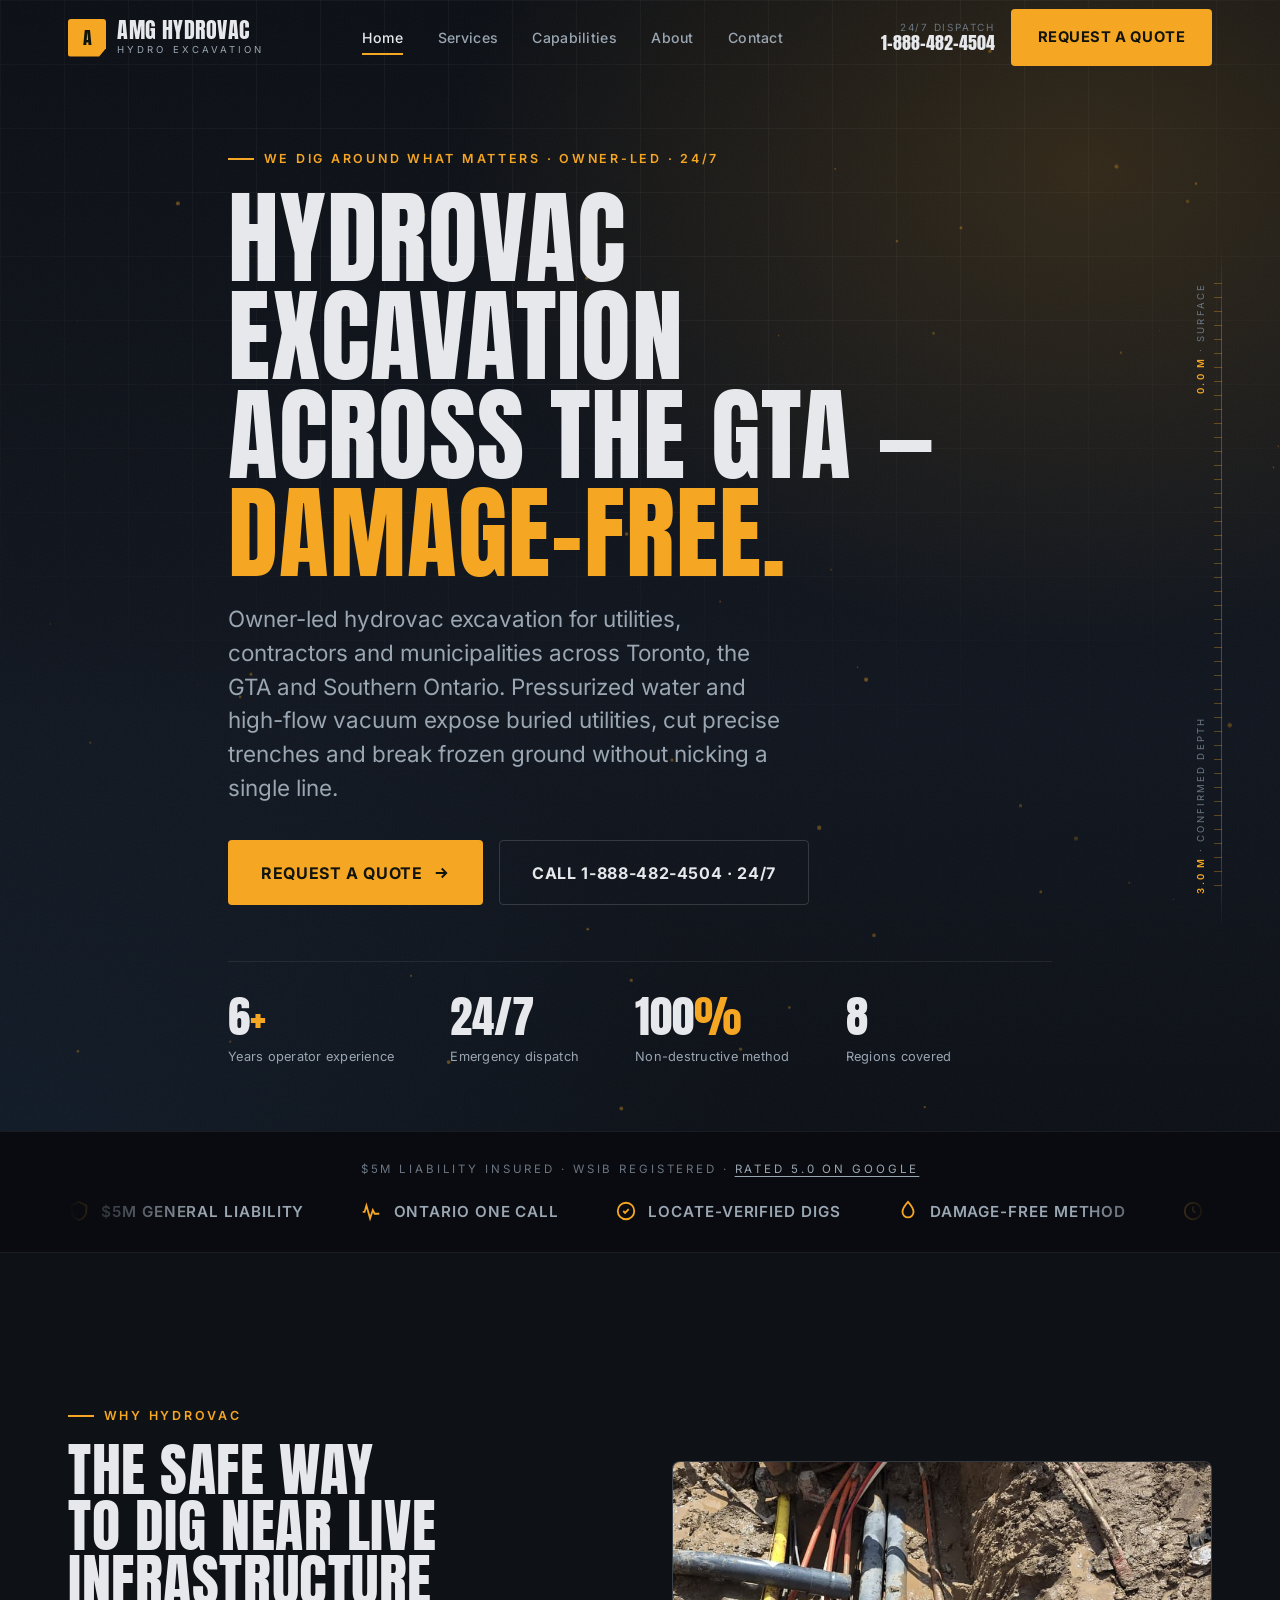
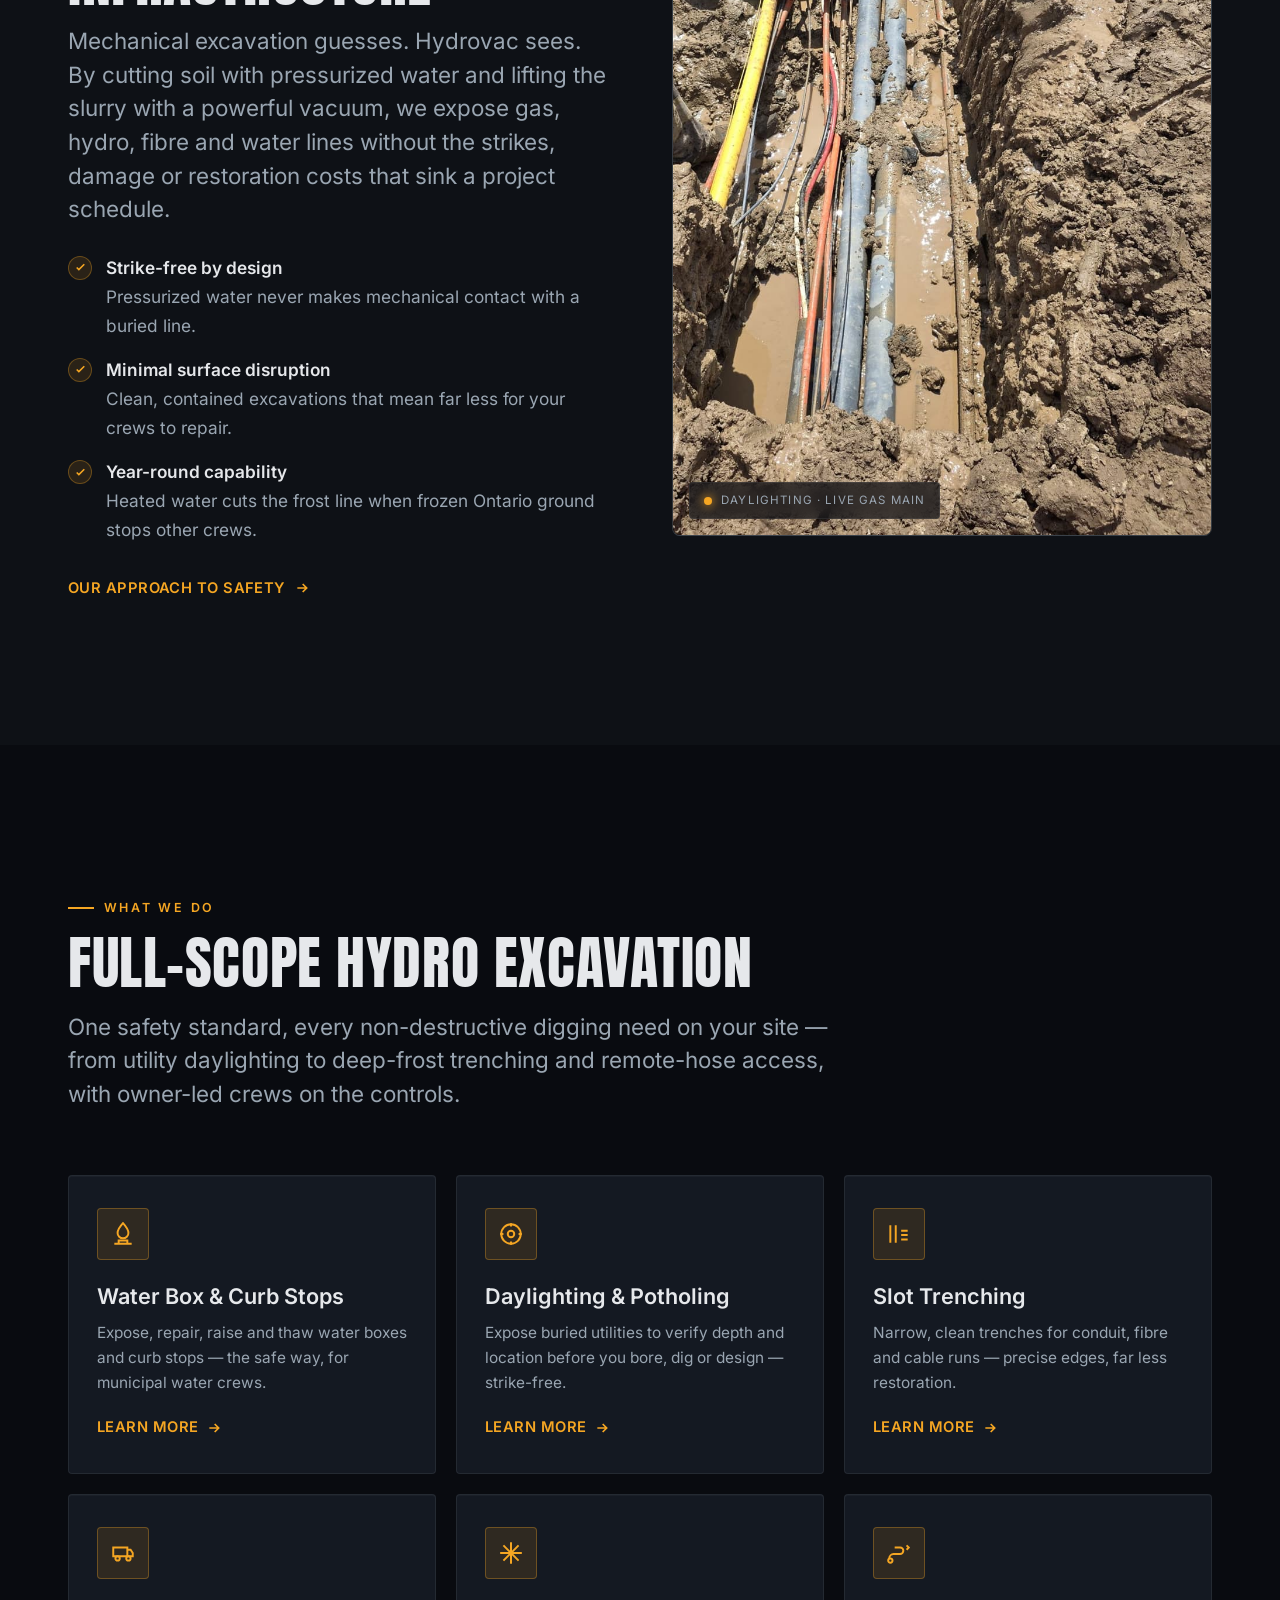
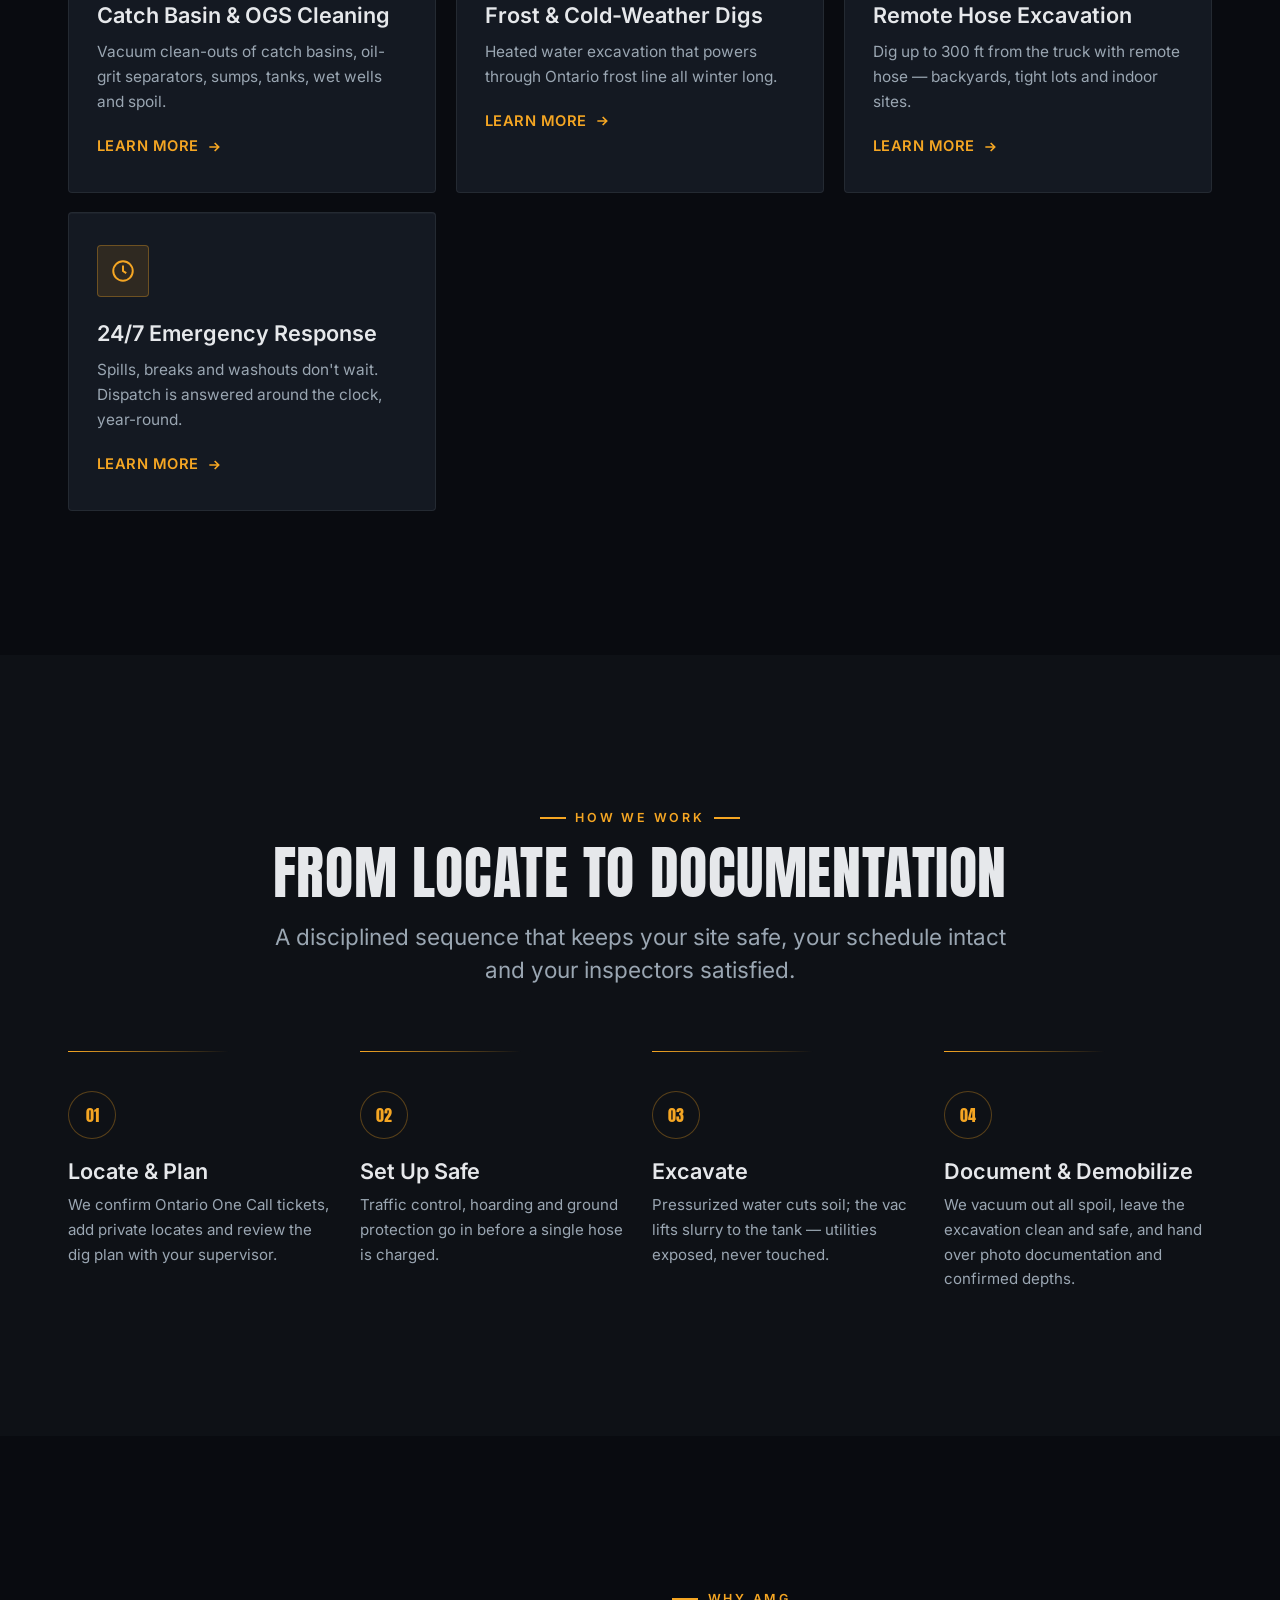
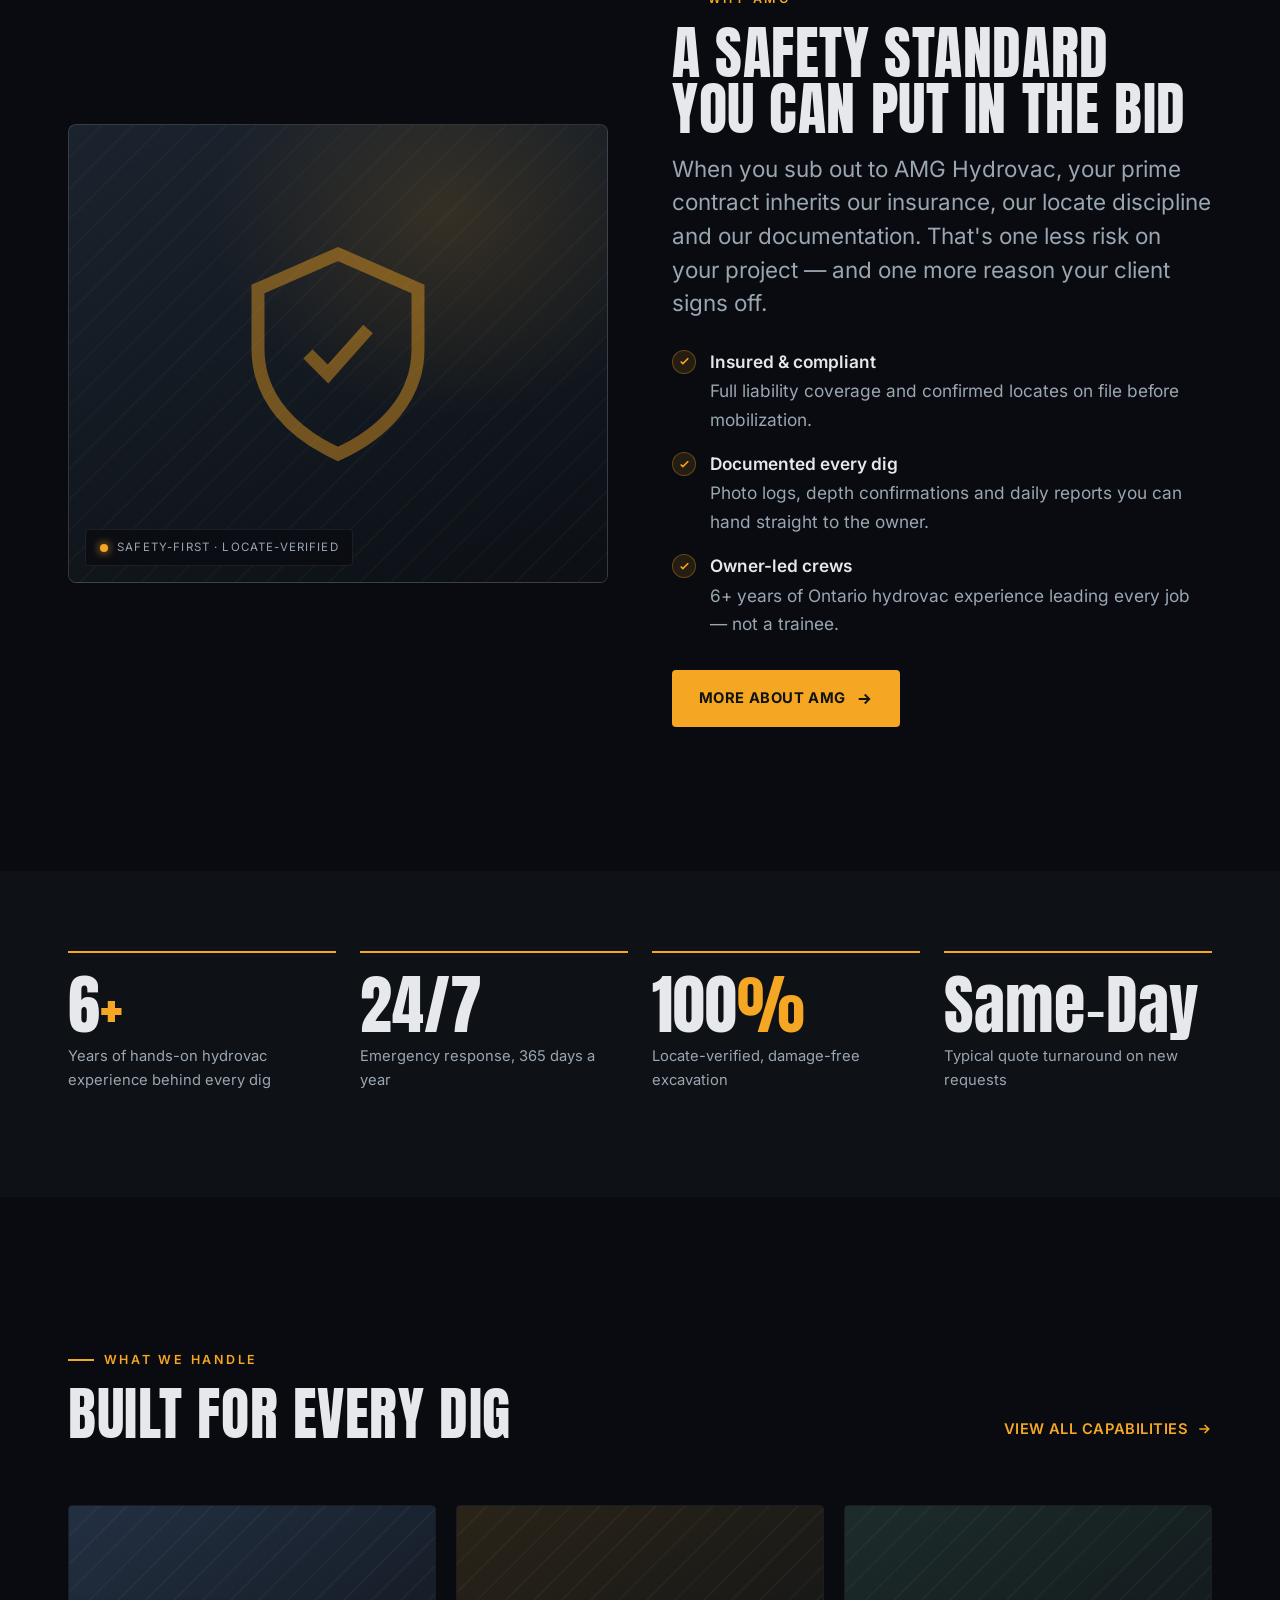
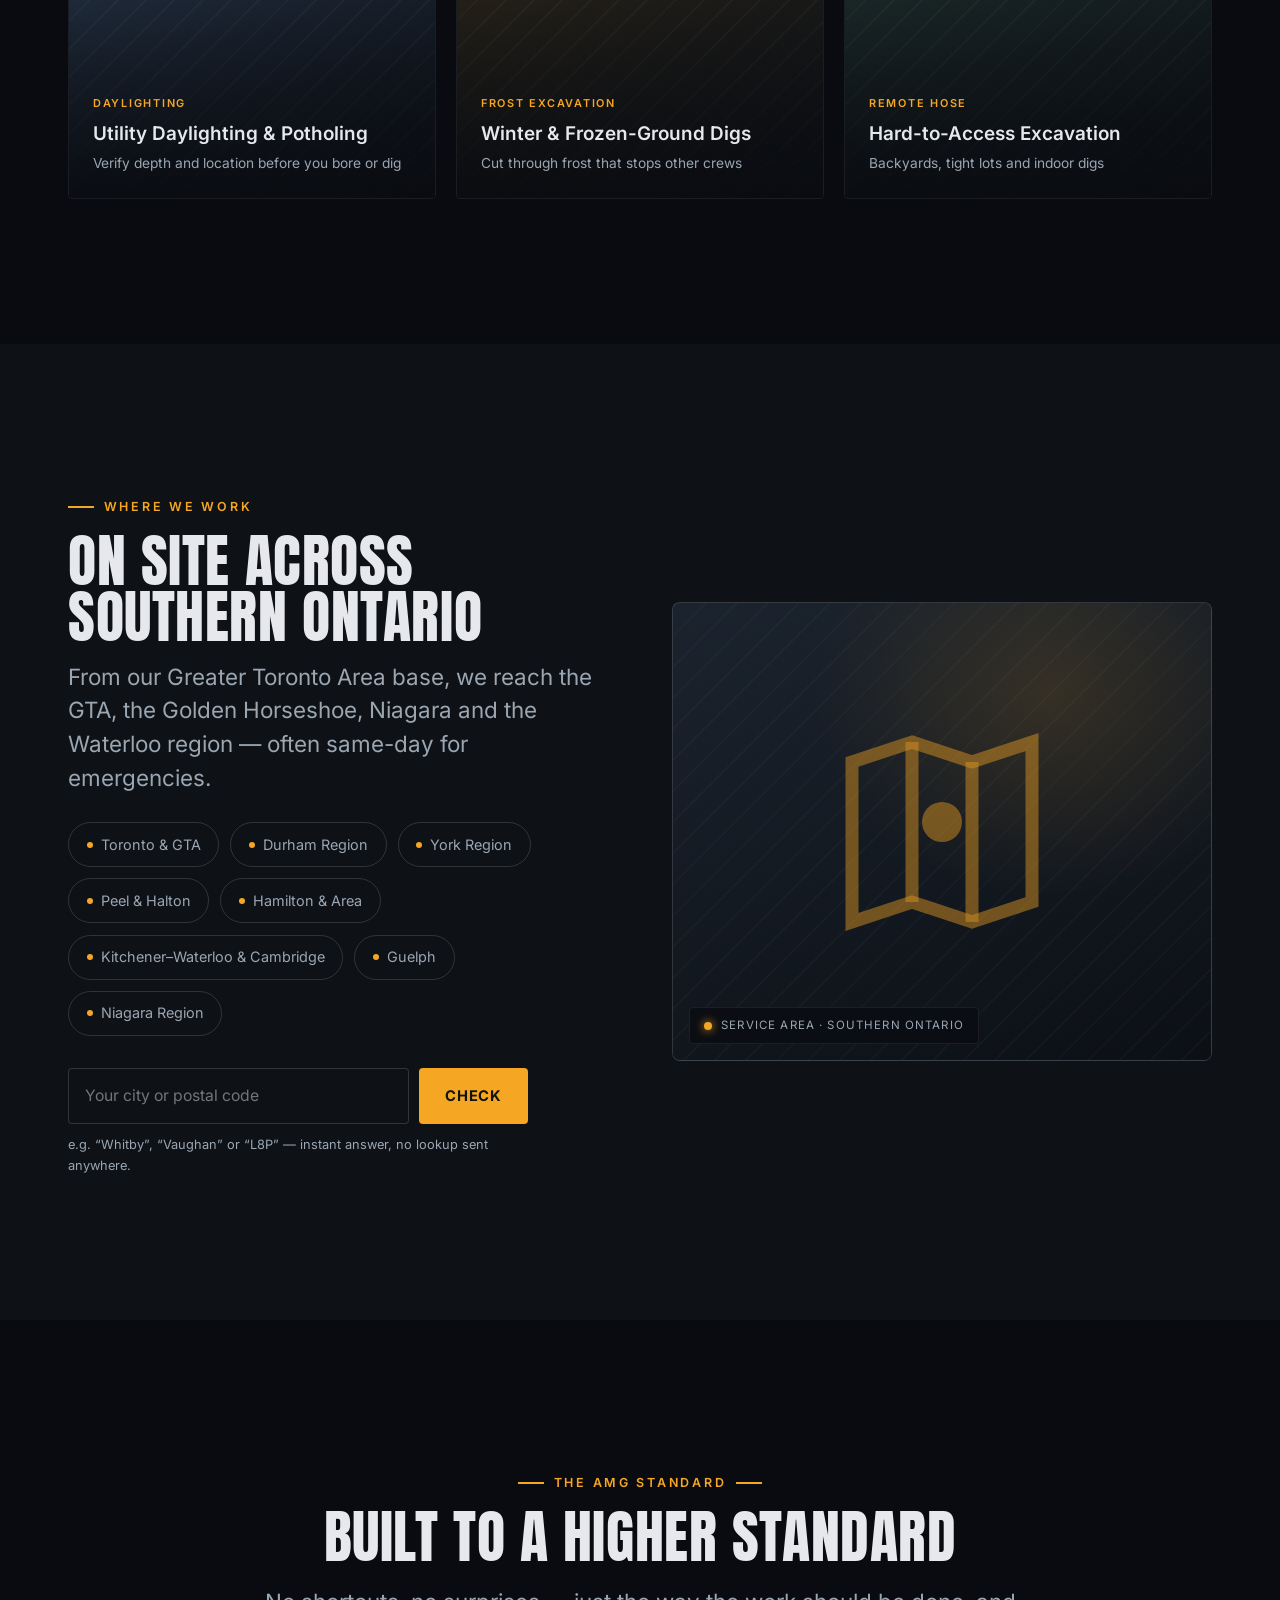
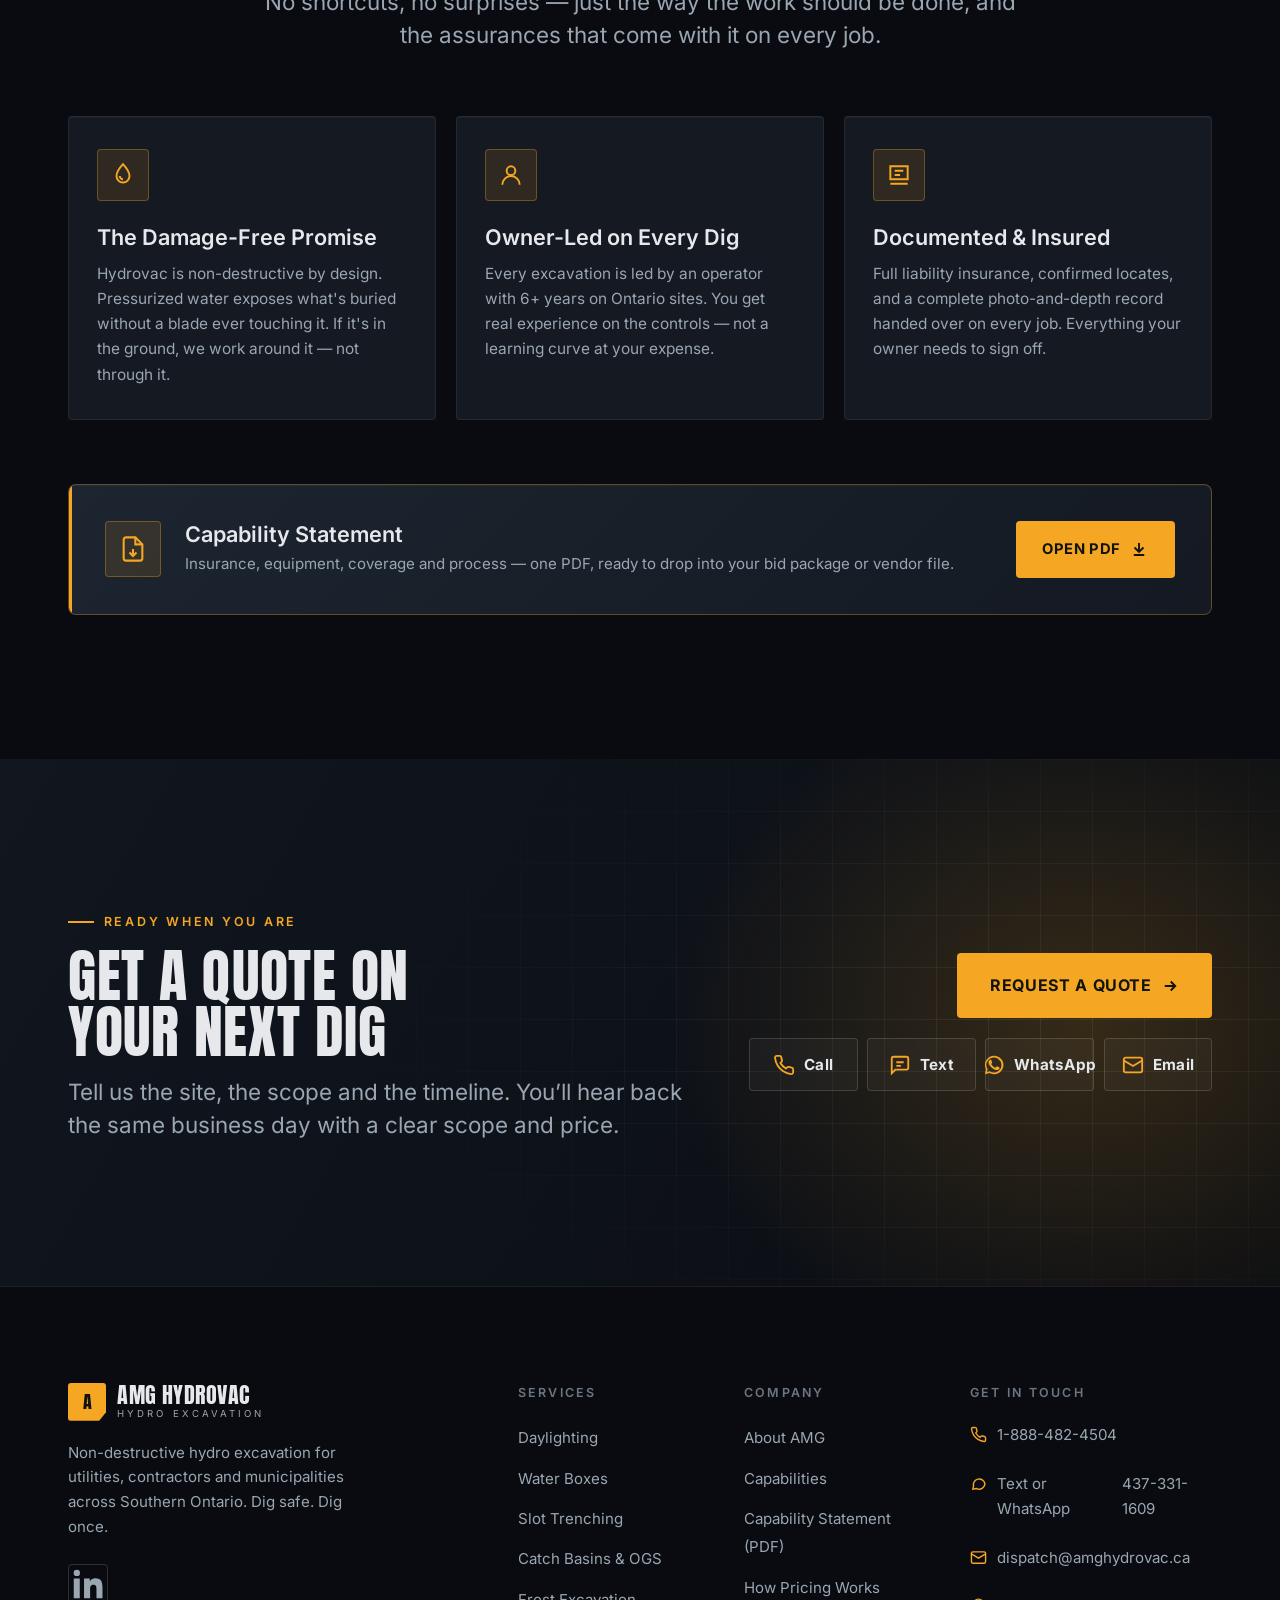
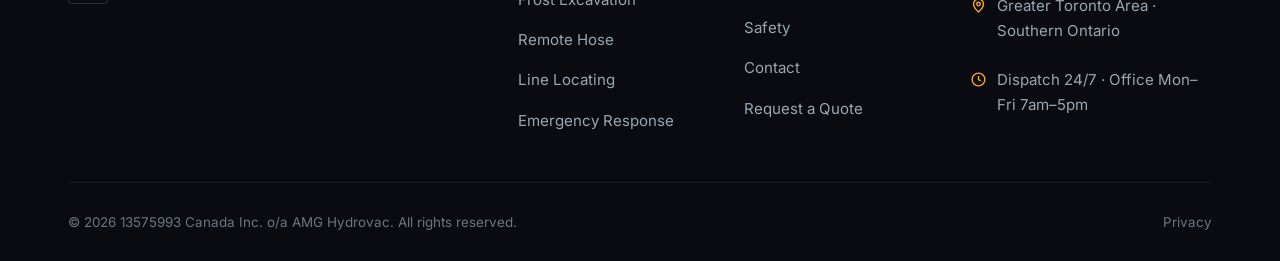
==== index.html @ f22c9623 "Booking buttons with icons (Call / Text / WhatsApp / Email) and a pre-built PDF download link - Ever" ====
<!DOCTYPE html>
<html lang="en-CA">
<head>
  <meta charset="UTF-8" />
  <meta name="viewport" content="width=device-width, initial-scale=1.0" />
  <meta name="google-site-verification" content="ZN1bbLFgk4ZZ3tfBaFsZ-N60FcnSUVTk63dcQZW4eDI" />

  <!-- Google tag (gtag.js) -->
  <script async src="https://www.googletagmanager.com/gtag/js?id=AW-18297054824"></script>
  <script>
    window.dataLayer = window.dataLayer || [];
    function gtag(){dataLayer.push(arguments);}
    gtag('js', new Date());
    gtag('config', 'AW-18297054824');
  </script>
  <title>Hydrovac Excavation in Toronto &amp; the GTA | 24/7 | AMG Hydrovac</title>
  <meta name="description" content="Owner-led hydrovac in Toronto and the GTA: daylighting, slot trenching, catch basins, water boxes, frost digs. $5M insured, WSIB registered, 24/7 dispatch." />
  <meta name="theme-color" content="#0E1116" />
  <link rel="canonical" href="https://amghydrovac.ca/" />

  <meta property="og:type" content="website" />
  <meta property="og:title" content="AMG Hydrovac | Hydrovac Excavation in Toronto &amp; the GTA" />
  <meta property="og:description" content="Owner-led, damage-free hydrovac for utilities, contractors and municipalities across Toronto, the GTA and Southern Ontario. 24/7 dispatch." />
  <meta property="og:locale" content="en_CA" />
  <meta property="og:url" content="https://amghydrovac.ca/" />
  <meta property="og:image" content="https://amghydrovac.ca/assets/img/og.jpg" />
  <meta property="og:image:width" content="1200" />
  <meta property="og:image:height" content="630" />
  <meta name="twitter:card" content="summary_large_image" />

  <link rel="icon" href="favicon.svg" type="image/svg+xml" />
  <link rel="icon" href="favicon-48.png" sizes="48x48" type="image/png" />
  <link rel="apple-touch-icon" href="apple-touch-icon.png" />

  <link rel="preload" href="assets/fonts/anton-latin.woff2" as="font" type="font/woff2" crossorigin />
  <link rel="preload" href="assets/fonts/inter-latin-var.woff2" as="font" type="font/woff2" crossorigin />

  <link rel="stylesheet" href="assets/css/styles.css" />
  <noscript><style>.reveal{opacity:1 !important;transform:none !important}</style></noscript>

  <script type="application/ld+json">
  {
    "@context": "https://schema.org",
    "@type": "LocalBusiness",
    "@id": "https://amghydrovac.ca/#business",
    "name": "AMG Hydrovac",
    "legalName": "13575993 Canada Inc.",
    "description": "Non-destructive hydro excavation contractor serving utilities, construction firms and municipalities across the GTA and Southern Ontario.",
    "image": "https://amghydrovac.ca/assets/img/og.jpg",
    "url": "https://amghydrovac.ca/",
    "sameAs": ["https://www.linkedin.com/company/amg-hydrovac"],
    "telephone": "+1-888-482-4504",
    "email": "dispatch@amghydrovac.ca",
    "address": { "@type": "PostalAddress", "addressRegion": "ON", "addressCountry": "CA" },
    "areaServed": ["Pickering","Ajax","Whitby","Oshawa","Clarington","Toronto","Scarborough","North York","Etobicoke","Markham","Vaughan","Richmond Hill","Aurora","Newmarket","Whitchurch-Stouffville","Mississauga","Brampton","Caledon","Oakville","Burlington","Milton","Halton Hills","Hamilton","Stoney Creek","Ancaster","Kitchener","Waterloo","Cambridge","Guelph","Niagara Falls","St. Catharines","Welland","Grimsby"],
    "openingHoursSpecification": { "@type": "OpeningHoursSpecification", "dayOfWeek": ["Monday","Tuesday","Wednesday","Thursday","Friday","Saturday","Sunday"], "opens": "00:00", "closes": "23:59" },
    "hasOfferCatalog": { "@type": "OfferCatalog", "name": "Hydrovac Services", "itemListElement": [
      {"@type":"Offer","itemOffered":{"@type":"Service","name":"Hydrovac Excavation"}},
      {"@type":"Offer","itemOffered":{"@type":"Service","name":"Daylighting"}},
      {"@type":"Offer","itemOffered":{"@type":"Service","name":"Potholing"}},
      {"@type":"Offer","itemOffered":{"@type":"Service","name":"Slot Trenching"}},
      {"@type":"Offer","itemOffered":{"@type":"Service","name":"Vacuum Excavation"}},
      {"@type":"Offer","itemOffered":{"@type":"Service","name":"Frost / Cold-Weather Digging"}},
      {"@type":"Offer","itemOffered":{"@type":"Service","name":"Remote Hose Excavation"}},
      {"@type":"Offer","itemOffered":{"@type":"Service","name":"Line Locating"}},
      {"@type":"Offer","itemOffered":{"@type":"Service","name":"Utility Daylighting"}},
      {"@type":"Offer","itemOffered":{"@type":"Service","name":"Water Box Repair & Replacement"}},
      {"@type":"Offer","itemOffered":{"@type":"Service","name":"24/7 Emergency Excavation"}},
      {"@type":"Offer","itemOffered":{"@type":"Service","name":"Catch Basin & Oil-Grit Separator Cleaning"}}
    ]},
    "priceRange": "$$"
  }
  </script>
</head>
<body>
  <a class="skip-link" href="#main">Skip to content</a>

  <!-- ============ HEADER ============ -->
  <header class="site-header">
    <div class="container header-inner">
      <a class="brand" href="index.html" aria-label="AMG Hydrovac home">
        <span class="brand-mark">A</span>
        <span class="brand-text">
          <span class="brand-name">AMG&nbsp;HYDROVAC</span>
          <span class="brand-sub">Hydro Excavation</span>
        </span>
      </a>
      <nav class="nav" aria-label="Primary">
        <a href="index.html" aria-current="page">Home</a>
        <a href="services.html">Services</a>
        <a href="capabilities.html">Capabilities</a>
        <a href="about.html">About</a>
        <a href="contact.html">Contact</a>
      </nav>
      <div class="header-cta">
        <span class="header-phone">
          <span>24/7 Dispatch</span>
          <a href="tel:+18884824504">1-888-482-4504</a>
        </span>
        <a class="btn" href="contact.html">Request a Quote</a>
      </div>
      <a class="header-call" href="tel:+18884824504" aria-label="Call AMG Hydrovac, 24/7 dispatch"><svg viewBox="0 0 24 24" fill="none" stroke="currentColor" stroke-width="2.2" aria-hidden="true"><path d="M22 16.9v3a2 2 0 0 1-2.2 2 19.8 19.8 0 0 1-8.6-3 19.5 19.5 0 0 1-6-6 19.8 19.8 0 0 1-3-8.6A2 2 0 0 1 4.1 2h3a2 2 0 0 1 2 1.7c.1 1 .4 1.9.7 2.8a2 2 0 0 1-.5 2.1L8.1 9.9a16 16 0 0 0 6 6l1.3-1.3a2 2 0 0 1 2.1-.5c.9.3 1.8.6 2.8.7a2 2 0 0 1 1.7 2z"/></svg></a>
      <button class="menu-toggle" aria-label="Open menu" aria-expanded="false" aria-controls="mobile-menu">
        <span></span><span></span><span></span>
      </button>
    </div>
  </header>

  <!-- ============ MOBILE MENU ============ -->
  <div class="mobile-menu" id="mobile-menu">
    <nav aria-label="Mobile">
      <a href="index.html"><span class="idx">01</span> Home</a>
      <a href="services.html"><span class="idx">02</span> Services</a>
      <a href="capabilities.html"><span class="idx">03</span> Capabilities</a>
      <a href="about.html"><span class="idx">04</span> About</a>
      <a href="contact.html"><span class="idx">05</span> Contact</a>
    </nav>
    <div class="mobile-menu-footer">
      <a class="mobile-menu-phone" href="tel:+18884824504">1-888-482-4504</a>
      <a class="btn btn--lg" href="contact.html">Request a Quote</a>
    </div>
  </div>

  <main id="main">
    <!-- ============ HERO ============ -->
    <section class="hero">
      <div class="hero__bg" data-parallax="0.12"></div>
      <div class="hero__grid"></div>
      <canvas class="hero__canvas" aria-hidden="true"></canvas>
      <div class="hero__noise" aria-hidden="true"></div>
      <div class="hero__ruler" aria-hidden="true">
        <span class="rule"></span>
        <span class="tag tag--top"><b>0.0&nbsp;m</b>&nbsp;·&nbsp;surface</span>
        <span class="tag tag--bottom"><b>3.0&nbsp;m</b>&nbsp;·&nbsp;confirmed&nbsp;depth</span>
      </div>

      <div class="container hero__inner">
        <span class="eyebrow">We Dig Around What Matters · Owner-Led · 24/7</span>
        <h1>
          <span class="line"><span>Hydrovac Excavation</span></span>
          <span class="line"><span>Across the GTA —</span></span>
          <span class="line"><span class="accent">Damage-Free.</span></span>
        </h1>
        <p class="lead hero__sub">
          Owner-led hydrovac excavation for utilities, contractors and municipalities
          across Toronto, the GTA and Southern Ontario. Pressurized water and high-flow vacuum expose
          buried utilities, cut precise trenches and break frozen ground without nicking a single line.
        </p>
        <div class="hero__actions">
          <a class="btn btn--lg" href="contact.html">
            Request a Quote
            <svg viewBox="0 0 24 24" fill="none" stroke="currentColor" stroke-width="2.5"><path d="M5 12h14M13 6l6 6-6 6"/></svg>
          </a>
          <a class="btn btn--ghost btn--lg" href="tel:+18884824504">Call 1-888-482-4504 · 24/7</a>
        </div>

        <div class="hero__stats">
          <div class="hero__stat">
            <div class="num"><span data-count="6" data-decimals="0">6</span><span class="accent">+</span></div>
            <div class="lbl">Years operator experience</div>
          </div>
          <div class="hero__stat">
            <div class="num">24/7</div>
            <div class="lbl">Emergency dispatch</div>
          </div>
          <div class="hero__stat">
            <div class="num"><span data-count="100" data-decimals="0">100</span><span class="accent">%</span></div>
            <div class="lbl">Non-destructive method</div>
          </div>
          <div class="hero__stat">
            <div class="num"><span data-count="8" data-decimals="0">8</span></div>
            <div class="lbl">Regions covered</div>
          </div>
        </div>
      </div>

    </section>

    <!-- ============ TRUST STRIP ============ -->
    <section class="trust">
      <div class="container">
        <p class="trust__label">$5M liability insured · WSIB registered · <a class="trust__link" href="https://g.page/r/CdmxOHVImiV0EBM" target="_blank" rel="noopener" aria-label="Rated 5.0 on Google, opens our Google reviews in a new tab">Rated 5.0 on Google</a></p>
        <div class="marquee">
          <div class="marquee__track">
            <span class="marquee__item"><svg viewBox="0 0 24 24" fill="none" stroke="currentColor" stroke-width="2"><path d="M12 2l8 4v6c0 5-3.5 8-8 10-4.5-2-8-5-8-10V6z"/></svg> $5M General Liability</span>
            <span class="marquee__item"><svg viewBox="0 0 24 24" fill="none" stroke="currentColor" stroke-width="2"><path d="M3 13h2l2-7 4 14 3-9 2 4h5"/></svg> Ontario One Call</span>
            <span class="marquee__item"><svg viewBox="0 0 24 24" fill="none" stroke="currentColor" stroke-width="2"><circle cx="12" cy="12" r="9"/><path d="M9 12l2 2 4-4"/></svg> Locate-Verified Digs</span>
            <span class="marquee__item"><svg viewBox="0 0 24 24" fill="none" stroke="currentColor" stroke-width="2"><path d="M12 2s6 6.5 6 11a6 6 0 0 1-12 0c0-4.5 6-11 6-11z"/></svg> Damage-Free Method</span>
            <span class="marquee__item"><svg viewBox="0 0 24 24" fill="none" stroke="currentColor" stroke-width="2"><circle cx="12" cy="12" r="9"/><path d="M12 7v5l3 2"/></svg> 24/7 Response</span>
            <span class="marquee__item"><svg viewBox="0 0 24 24" fill="currentColor" stroke="none"><path d="M12 2l2.9 6.2 6.8.8-5 4.6 1.3 6.7L12 17l-6 3.3 1.3-6.7-5-4.6 6.8-.8z"/></svg> Rated 5.0 on Google</span>
            <span class="marquee__item"><svg viewBox="0 0 24 24" fill="none" stroke="currentColor" stroke-width="2"><path d="M4 4h16v12H4zM4 20h16"/></svg> Fully Documented</span>
            <span class="marquee__item"><svg viewBox="0 0 24 24" fill="none" stroke="currentColor" stroke-width="2"><path d="M12 2l8 4v6c0 5-3.5 8-8 10-4.5-2-8-5-8-10V6z"/><path d="M9 12l2 2 4-4"/></svg> WSIB Registered</span>
            <span class="marquee__item"><svg viewBox="0 0 24 24" fill="none" stroke="currentColor" stroke-width="2"><path d="M12 21s-7-5.5-7-11a7 7 0 0 1 14 0c0 5.5-7 11-7 11z"/><circle cx="12" cy="10" r="2.5"/></svg> GTA &amp; Southern Ontario</span>
          </div>
          <div class="marquee__track" aria-hidden="true">
            <span class="marquee__item"><svg viewBox="0 0 24 24" fill="none" stroke="currentColor" stroke-width="2"><path d="M12 2l8 4v6c0 5-3.5 8-8 10-4.5-2-8-5-8-10V6z"/></svg> $5M General Liability</span>
            <span class="marquee__item"><svg viewBox="0 0 24 24" fill="none" stroke="currentColor" stroke-width="2"><path d="M3 13h2l2-7 4 14 3-9 2 4h5"/></svg> Ontario One Call</span>
            <span class="marquee__item"><svg viewBox="0 0 24 24" fill="none" stroke="currentColor" stroke-width="2"><circle cx="12" cy="12" r="9"/><path d="M9 12l2 2 4-4"/></svg> Locate-Verified Digs</span>
            <span class="marquee__item"><svg viewBox="0 0 24 24" fill="none" stroke="currentColor" stroke-width="2"><path d="M12 2s6 6.5 6 11a6 6 0 0 1-12 0c0-4.5 6-11 6-11z"/></svg> Damage-Free Method</span>
            <span class="marquee__item"><svg viewBox="0 0 24 24" fill="none" stroke="currentColor" stroke-width="2"><circle cx="12" cy="12" r="9"/><path d="M12 7v5l3 2"/></svg> 24/7 Response</span>
            <span class="marquee__item"><svg viewBox="0 0 24 24" fill="currentColor" stroke="none"><path d="M12 2l2.9 6.2 6.8.8-5 4.6 1.3 6.7L12 17l-6 3.3 1.3-6.7-5-4.6 6.8-.8z"/></svg> Rated 5.0 on Google</span>
            <span class="marquee__item"><svg viewBox="0 0 24 24" fill="none" stroke="currentColor" stroke-width="2"><path d="M4 4h16v12H4zM4 20h16"/></svg> Fully Documented</span>
            <span class="marquee__item"><svg viewBox="0 0 24 24" fill="none" stroke="currentColor" stroke-width="2"><path d="M12 2l8 4v6c0 5-3.5 8-8 10-4.5-2-8-5-8-10V6z"/><path d="M9 12l2 2 4-4"/></svg> WSIB Registered</span>
            <span class="marquee__item"><svg viewBox="0 0 24 24" fill="none" stroke="currentColor" stroke-width="2"><path d="M12 21s-7-5.5-7-11a7 7 0 0 1 14 0c0 5.5-7 11-7 11z"/><circle cx="12" cy="10" r="2.5"/></svg> GTA &amp; Southern Ontario</span>
          </div>
        </div>
      </div>
    </section>

    <!-- ============ INTRO SPLIT ============ -->
    <section class="section">
      <div class="container split">
        <div class="reveal" data-reveal="left">
          <span class="eyebrow">Why Hydrovac</span>
          <h2 class="mt-sm">The Safe Way to Dig Near Live Infrastructure</h2>
          <p class="lead mt-sm">
            Mechanical excavation guesses. Hydrovac sees. By cutting soil with pressurized
            water and lifting the slurry with a powerful vacuum, we expose gas, hydro, fibre
            and water lines without the strikes, damage or restoration costs that sink a
            project schedule.
          </p>
          <ul class="feature-list">
            <li>
              <span class="tick"><svg viewBox="0 0 24 24" fill="none" stroke="currentColor" stroke-width="3"><path d="M5 12l4 4 10-10"/></svg></span>
              <span class="txt"><strong>Strike-free by design</strong>Pressurized water never makes mechanical contact with a buried line.</span>
            </li>
            <li>
              <span class="tick"><svg viewBox="0 0 24 24" fill="none" stroke="currentColor" stroke-width="3"><path d="M5 12l4 4 10-10"/></svg></span>
              <span class="txt"><strong>Minimal surface disruption</strong>Clean, contained excavations that mean far less for your crews to repair.</span>
            </li>
            <li>
              <span class="tick"><svg viewBox="0 0 24 24" fill="none" stroke="currentColor" stroke-width="3"><path d="M5 12l4 4 10-10"/></svg></span>
              <span class="txt"><strong>Year-round capability</strong>Heated water cuts the frost line when frozen Ontario ground stops other crews.</span>
            </li>
          </ul>
          <a class="link-arrow mt-md" href="about.html">Our approach to safety
            <svg viewBox="0 0 24 24" fill="none" stroke="currentColor" stroke-width="2.5"><path d="M5 12h14M13 6l6 6-6 6"/></svg>
          </a>
        </div>
        <div class="reveal" data-reveal="right" data-delay="2">
          <div class="media-frame media-frame--tall">
            <img src="assets/img/gallery/daylighting-01.jpg" alt="AMG Hydrovac daylighting a congested utility corridor with a live gas main exposed damage-free" loading="lazy" decoding="async" />
            <span class="media-frame__label">Daylighting · live gas main</span>
          </div>
        </div>
      </div>
    </section>

    <!-- ============ SERVICES OVERVIEW ============ -->
    <section class="section bg-ink">
      <div class="container">
        <div class="section-head">
          <span class="eyebrow">What We Do</span>
          <h2>Full-Scope Hydro Excavation</h2>
          <p class="lead">One safety standard, every non-destructive digging need on your site — from utility daylighting to deep-frost trenching and remote-hose access, with owner-led crews on the controls.</p>
        </div>

        <div class="cards cards--3">
          <article class="card reveal" data-delay="1">
            <div class="card__icon"><svg viewBox="0 0 24 24" fill="none" stroke="currentColor" stroke-width="1.8"><path d="M12 2s5 5.5 5 9a5 5 0 0 1-10 0c0-3.5 5-9 5-9z"/><path d="M4 21h16M8 21v-3h8v3"/></svg></div>
            <h4>Water Box &amp; Curb Stops</h4>
            <p>Expose, repair, raise and thaw water boxes and curb stops — the safe way, for municipal water crews.</p>
            <a class="card__link link-arrow" href="services/water-box-repair/">Learn more <svg viewBox="0 0 24 24" fill="none" stroke="currentColor" stroke-width="2.5"><path d="M5 12h14M13 6l6 6-6 6"/></svg></a>
          </article>

          <article class="card reveal" data-delay="1">
            <div class="card__icon"><svg viewBox="0 0 24 24" fill="none" stroke="currentColor" stroke-width="1.8"><circle cx="12" cy="12" r="3"/><circle cx="12" cy="12" r="9"/><path d="M12 2v3M12 19v3M2 12h3M19 12h3"/></svg></div>
            <h4>Daylighting &amp; Potholing</h4>
            <p>Expose buried utilities to verify depth and location before you bore, dig or design — strike-free.</p>
            <a class="card__link link-arrow" href="services/daylighting-potholing/">Learn more <svg viewBox="0 0 24 24" fill="none" stroke="currentColor" stroke-width="2.5"><path d="M5 12h14M13 6l6 6-6 6"/></svg></a>
          </article>

          <article class="card reveal" data-delay="2">
            <div class="card__icon"><svg viewBox="0 0 24 24" fill="none" stroke="currentColor" stroke-width="1.8"><path d="M4 4v16M9 4v16M14 9h6M14 13h6M14 17h6"/></svg></div>
            <h4>Slot Trenching</h4>
            <p>Narrow, clean trenches for conduit, fibre and cable runs — precise edges, far less restoration.</p>
            <a class="card__link link-arrow" href="services.html#trenching">Learn more <svg viewBox="0 0 24 24" fill="none" stroke="currentColor" stroke-width="2.5"><path d="M5 12h14M13 6l6 6-6 6"/></svg></a>
          </article>

          <article class="card reveal" data-delay="3">
            <div class="card__icon"><svg viewBox="0 0 24 24" fill="none" stroke="currentColor" stroke-width="1.8"><path d="M3 7h13v8H3zM16 9h3l2 3v3h-5"/><circle cx="7" cy="17" r="2"/><circle cx="17" cy="17" r="2"/></svg></div>
            <h4>Catch Basin &amp; OGS Cleaning</h4>
            <p>Vacuum clean-outs of catch basins, oil-grit separators, sumps, tanks, wet wells and spoil.</p>
            <a class="card__link link-arrow" href="services/catch-basin-cleaning/">Learn more <svg viewBox="0 0 24 24" fill="none" stroke="currentColor" stroke-width="2.5"><path d="M5 12h14M13 6l6 6-6 6"/></svg></a>
          </article>

          <article class="card reveal" data-delay="1">
            <div class="card__icon"><svg viewBox="0 0 24 24" fill="none" stroke="currentColor" stroke-width="1.8"><path d="M12 2v20M2 12h20M5 5l14 14M19 5L5 19"/></svg></div>
            <h4>Frost &amp; Cold-Weather Digs</h4>
            <p>Heated water excavation that powers through Ontario frost line all winter long.</p>
            <a class="card__link link-arrow" href="services/frost-excavation/">Learn more <svg viewBox="0 0 24 24" fill="none" stroke="currentColor" stroke-width="2.5"><path d="M5 12h14M13 6l6 6-6 6"/></svg></a>
          </article>

          <article class="card reveal" data-delay="2">
            <div class="card__icon"><svg viewBox="0 0 24 24" fill="none" stroke="currentColor" stroke-width="1.8"><path d="M3 17a4 4 0 0 1 4-4h6a3 3 0 0 0 0-6H8"/><circle cx="4" cy="19" r="2"/><path d="M19 5l2 2-2 2"/></svg></div>
            <h4>Remote Hose Excavation</h4>
            <p>Dig up to 300 ft from the truck with remote hose — backyards, tight lots and indoor sites.</p>
            <a class="card__link link-arrow" href="services.html#remote">Learn more <svg viewBox="0 0 24 24" fill="none" stroke="currentColor" stroke-width="2.5"><path d="M5 12h14M13 6l6 6-6 6"/></svg></a>
          </article>

          <article class="card reveal" data-delay="3">
            <div class="card__icon"><svg viewBox="0 0 24 24" fill="none" stroke="currentColor" stroke-width="1.8"><circle cx="12" cy="12" r="9"/><path d="M12 7v5l3 2"/></svg></div>
            <h4>24/7 Emergency Response</h4>
            <p>Spills, breaks and washouts don't wait. Dispatch is answered around the clock, year-round.</p>
            <a class="card__link link-arrow" href="services/emergency-hydrovac/">Learn more <svg viewBox="0 0 24 24" fill="none" stroke="currentColor" stroke-width="2.5"><path d="M5 12h14M13 6l6 6-6 6"/></svg></a>
          </article>
        </div>
      </div>
    </section>

    <!-- ============ PROCESS ============ -->
    <section class="section">
      <div class="container">
        <div class="section-head is-centered">
          <span class="eyebrow is-centered">How We Work</span>
          <h2>From Locate to Documentation</h2>
          <p class="lead">A disciplined sequence that keeps your site safe, your schedule intact and your inspectors satisfied.</p>
        </div>
        <div class="steps">
          <div class="step reveal" data-delay="1">
            <div class="step__num">01</div>
            <h4>Locate &amp; Plan</h4>
            <p>We confirm Ontario One Call tickets, add private locates and review the dig plan with your supervisor.</p>
          </div>
          <div class="step reveal" data-delay="2">
            <div class="step__num">02</div>
            <h4>Set Up Safe</h4>
            <p>Traffic control, hoarding and ground protection go in before a single hose is charged.</p>
          </div>
          <div class="step reveal" data-delay="3">
            <div class="step__num">03</div>
            <h4>Excavate</h4>
            <p>Pressurized water cuts soil; the vac lifts slurry to the tank — utilities exposed, never touched.</p>
          </div>
          <div class="step reveal" data-delay="4">
            <div class="step__num">04</div>
            <h4>Document &amp; Demobilize</h4>
            <p>We vacuum out all spoil, leave the excavation clean and safe, and hand over photo documentation and confirmed depths.</p>
          </div>
        </div>
      </div>
    </section>

    <!-- ============ WHY US / SAFETY ============ -->
    <section class="section bg-ink">
      <div class="container split">
        <div class="reveal" data-reveal="left">
          <div class="media-frame">
            <div class="ph">
              <svg viewBox="0 0 24 24" fill="none" stroke="currentColor" stroke-width="1.3"><path d="M12 2l8 3.5v6c0 5-3.6 8.5-8 10.5-4.4-2-8-5.5-8-10.5v-6z"/><path d="M9 12l2 2 4-4.5"/></svg>
            </div>
            <span class="media-frame__label">Safety-first · locate-verified</span>
          </div>
        </div>
        <div class="reveal" data-reveal="right" data-delay="2">
          <span class="eyebrow">Why AMG</span>
          <h2 class="mt-sm">A Safety Standard You Can Put in the Bid</h2>
          <p class="lead mt-sm">
            When you sub out to AMG Hydrovac, your prime contract inherits our insurance,
            our locate discipline and our documentation. That's one less risk on your project —
            and one more reason your client signs off.
          </p>
          <ul class="feature-list">
            <li>
              <span class="tick"><svg viewBox="0 0 24 24" fill="none" stroke="currentColor" stroke-width="3"><path d="M5 12l4 4 10-10"/></svg></span>
              <span class="txt"><strong>Insured &amp; compliant</strong>Full liability coverage and confirmed locates on file before mobilization.</span>
            </li>
            <li>
              <span class="tick"><svg viewBox="0 0 24 24" fill="none" stroke="currentColor" stroke-width="3"><path d="M5 12l4 4 10-10"/></svg></span>
              <span class="txt"><strong>Documented every dig</strong>Photo logs, depth confirmations and daily reports you can hand straight to the owner.</span>
            </li>
            <li>
              <span class="tick"><svg viewBox="0 0 24 24" fill="none" stroke="currentColor" stroke-width="3"><path d="M5 12l4 4 10-10"/></svg></span>
              <span class="txt"><strong>Owner-led crews</strong>6+ years of Ontario hydrovac experience leading every job — not a trainee.</span>
            </li>
          </ul>
          <a class="btn mt-md" href="about.html">More About AMG
            <svg viewBox="0 0 24 24" fill="none" stroke="currentColor" stroke-width="2.5"><path d="M5 12h14M13 6l6 6-6 6"/></svg>
          </a>
        </div>
      </div>
    </section>

    <!-- ============ STAT BAND ============ -->
    <section class="section--tight">
      <div class="container">
        <div class="statband">
          <div class="statband__item reveal" data-delay="1">
            <div class="statband__num"><span data-count="6">6</span><span class="suffix">+</span></div>
            <div class="statband__lbl">Years of hands-on hydrovac experience behind every dig</div>
          </div>
          <div class="statband__item reveal" data-delay="2">
            <div class="statband__num">24/7</div>
            <div class="statband__lbl">Emergency response, 365 days a year</div>
          </div>
          <div class="statband__item reveal" data-delay="3">
            <div class="statband__num"><span data-count="100">100</span><span class="suffix">%</span></div>
            <div class="statband__lbl">Locate-verified, damage-free excavation</div>
          </div>
          <div class="statband__item reveal" data-delay="4">
            <div class="statband__num">Same&#8209;Day</div>
            <div class="statband__lbl">Typical quote turnaround on new requests</div>
          </div>
        </div>
      </div>
    </section>

    <!-- ============ CAPABILITIES TEASER ============ -->
    <section class="section bg-ink">
      <div class="container">
        <div class="section-head" style="display:flex;flex-wrap:wrap;gap:1.5rem;justify-content:space-between;align-items:flex-end;max-width:none;">
          <div>
            <span class="eyebrow">What We Handle</span>
            <h2>Built for Every Dig</h2>
          </div>
          <a class="link-arrow" href="capabilities.html">View all capabilities
            <svg viewBox="0 0 24 24" fill="none" stroke="currentColor" stroke-width="2.5"><path d="M5 12h14M13 6l6 6-6 6"/></svg>
          </a>
        </div>
        <div class="project-grid project-grid--3">
          <a class="project reveal" data-delay="1" href="capabilities.html">
            <div class="ph ph-a"></div>
            <div class="project__body">
              <span class="project__tag">Daylighting</span>
              <h4>Utility Daylighting &amp; Potholing</h4>
              <p class="project__meta">Verify depth and location before you bore or dig</p>
            </div>
          </a>
          <a class="project reveal" data-delay="2" href="capabilities.html">
            <div class="ph ph-b"></div>
            <div class="project__body">
              <span class="project__tag">Frost Excavation</span>
              <h4>Winter &amp; Frozen-Ground Digs</h4>
              <p class="project__meta">Cut through frost that stops other crews</p>
            </div>
          </a>
          <a class="project reveal" data-delay="3" href="capabilities.html">
            <div class="ph ph-c"></div>
            <div class="project__body">
              <span class="project__tag">Remote Hose</span>
              <h4>Hard-to-Access Excavation</h4>
              <p class="project__meta">Backyards, tight lots and indoor digs</p>
            </div>
          </a>
        </div>
      </div>
    </section>

    <!-- ============ SERVICE AREA ============ -->
    <section class="section">
      <div class="container split">
        <div class="reveal" data-reveal="left">
          <span class="eyebrow">Where We Work</span>
          <h2 class="mt-sm">On Site Across Southern Ontario</h2>
          <p class="lead mt-sm">From our Greater Toronto Area base, we reach the GTA, the Golden Horseshoe, Niagara and the Waterloo region — often same-day for emergencies.</p>
          <div class="regions">
            <span class="region-chip">Toronto &amp; GTA</span>
            <span class="region-chip">Durham Region</span>
            <span class="region-chip">York Region</span>
            <span class="region-chip">Peel &amp; Halton</span>
            <span class="region-chip">Hamilton &amp; Area</span>
            <span class="region-chip">Kitchener–Waterloo &amp; Cambridge</span>
            <span class="region-chip">Guelph</span>
            <span class="region-chip">Niagara Region</span>
          </div>
          <form class="area-check" novalidate>
            <label class="sr-only" for="area-input">Check if we service your area — enter a city or postal code</label>
            <div class="area-check__row">
              <input class="input" type="text" id="area-input" name="area" placeholder="Your city or postal code" autocomplete="postal-code" />
              <button class="btn" type="submit">Check</button>
            </div>
            <p class="area-check__result" role="status" aria-live="polite"></p>
            <p class="area-check__hint">e.g. “Whitby”, “Vaughan” or “L8P” — instant answer, no lookup sent anywhere.</p>
          </form>
        </div>
        <div class="reveal" data-reveal="right" data-delay="2">
          <div class="media-frame">
            <div class="ph">
              <svg viewBox="0 0 24 24" fill="none" stroke="currentColor" stroke-width="1.3"><path d="M9 3l6 2 6-2v16l-6 2-6-2-6 2V5z"/><path d="M9 3v16M15 5v16"/><circle cx="12" cy="11" r="2" fill="currentColor" stroke="none"/></svg>
            </div>
            <span class="media-frame__label">Service area · Southern Ontario</span>
          </div>
        </div>
      </div>
    </section>

    <!-- ============ THE AMG STANDARD ============ -->
    <section class="section bg-ink">
      <div class="container">
        <div class="section-head is-centered">
          <span class="eyebrow is-centered">The AMG Standard</span>
          <h2>Built to a Higher Standard</h2>
          <p class="lead">No shortcuts, no surprises — just the way the work should be done, and the assurances that come with it on every job.</p>
        </div>
        <div class="cards cards--3">
          <article class="card reveal" data-delay="1">
            <div class="card__icon"><svg viewBox="0 0 24 24" fill="none" stroke="currentColor" stroke-width="1.8"><path d="M12 2s6 6.5 6 11a6 6 0 0 1-12 0c0-4.5 6-11 6-11z"/><path d="M9 13a3 3 0 0 0 3 3"/></svg></div>
            <h4>The Damage-Free Promise</h4>
            <p>Hydrovac is non-destructive by design. Pressurized water exposes what's buried without a blade ever touching it. If it's in the ground, we work around it — not through it.</p>
          </article>
          <article class="card reveal" data-delay="2">
            <div class="card__icon"><svg viewBox="0 0 24 24" fill="none" stroke="currentColor" stroke-width="1.8"><circle cx="12" cy="8" r="4"/><path d="M4 21a8 8 0 0 1 16 0"/></svg></div>
            <h4>Owner-Led on Every Dig</h4>
            <p>Every excavation is led by an operator with 6+ years on Ontario sites. You get real experience on the controls — not a learning curve at your expense.</p>
          </article>
          <article class="card reveal" data-delay="3">
            <div class="card__icon"><svg viewBox="0 0 24 24" fill="none" stroke="currentColor" stroke-width="1.8"><path d="M4 4h16v12H4zM4 20h16M8 8h8M8 12h5"/></svg></div>
            <h4>Documented &amp; Insured</h4>
            <p>Full liability insurance, confirmed locates, and a complete photo-and-depth record handed over on every job. Everything your owner needs to sign off.</p>
          </article>
        </div>

        <div class="dl-card reveal" data-delay="2">
          <div class="dl-card__ic"><svg viewBox="0 0 24 24" fill="none" stroke="currentColor" stroke-width="1.8"><path d="M14 2H6a2 2 0 0 0-2 2v16a2 2 0 0 0 2 2h12a2 2 0 0 0 2-2V8z"/><path d="M14 2v6h6M12 18v-6M9 15l3 3 3-3"/></svg></div>
          <div class="dl-card__txt">
            <h4>Capability Statement</h4>
            <p>Insurance, equipment, coverage and process — one PDF, ready to drop into your bid package or vendor file.</p>
          </div>
          <a class="btn" href="capability-statement.pdf" target="_blank" rel="noopener">Open PDF
            <svg viewBox="0 0 24 24" fill="none" stroke="currentColor" stroke-width="2.5"><path d="M12 4v12M6 10l6 6 6-6M5 20h14"/></svg>
          </a>
        </div>
      </div>
    </section>

    <!-- ============ TESTIMONIALS (BUILT, DISABLED — DO NOT ENABLE WITH FAKE CONTENT) ============
         HOW TO ENABLE, once you have real, permission-granted client quotes:
           1. Replace the placeholder text below with the real quote, name, role and company.
           2. Duplicate the <article class="quote"> block for each testimonial (3 works best).
           3. Remove this outer comment wrapper (the lines with the arrows) so the section renders.
           4. The CSS (.quotes / .quote) already exists in styles.css — nothing else to change.

    <section class="section">
      <div class="container">
        <div class="section-head is-centered">
          <span class="eyebrow is-centered">What Clients Say</span>
          <h2>Trusted on Real Sites</h2>
        </div>
        <div class="quotes">
          <article class="quote reveal" data-delay="1">
            <div class="quote__mark">&ldquo;</div>
            <p>REAL CLIENT QUOTE GOES HERE.</p>
            <div class="quote__who">
              <div class="quote__avatar">XX</div>
              <div>
                <div class="quote__name">Full Name</div>
                <div class="quote__role">Role, Company</div>
              </div>
            </div>
          </article>
        </div>
      </div>
    </section>
    ============ END TESTIMONIALS ============ -->

    <!-- ============ CTA BAND ============ -->
    <section class="section cta-band">
      <div class="cta-band__bg"></div>
      <div class="container inner">
        <div class="reveal">
          <span class="eyebrow">Ready When You Are</span>
          <h2 class="mt-sm">Get a Quote on Your Next Dig</h2>
          <p class="lead">Tell us the site, the scope and the timeline. You&rsquo;ll hear back the same business day with a clear scope and price.</p>
        </div>
        <div class="actions reveal" data-delay="2">
          <a class="btn btn--lg" href="contact.html">Request a Quote
            <svg viewBox="0 0 24 24" fill="none" stroke="currentColor" stroke-width="2.5"><path d="M5 12h14M13 6l6 6-6 6"/></svg>
          </a>
          <div class="book-row" aria-label="Book by phone, text, WhatsApp or email"><a class="book-btn" href="tel:+18884824504"><svg viewBox="0 0 24 24" fill="none" stroke="currentColor" stroke-width="2" aria-hidden="true"><path d="M22 16.9v3a2 2 0 0 1-2.2 2 19.8 19.8 0 0 1-8.6-3 19.5 19.5 0 0 1-6-6 19.8 19.8 0 0 1-3-8.6A2 2 0 0 1 4.1 2h3a2 2 0 0 1 2 1.7c.1 1 .4 1.9.7 2.8a2 2 0 0 1-.5 2.1L8.1 9.9a16 16 0 0 0 6 6l1.3-1.3a2 2 0 0 1 2.1-.5c.9.3 1.8.6 2.8.7a2 2 0 0 1 1.7 2z"/></svg><span>Call</span></a><a class="book-btn" href="sms:+14373311609?&body=Hi%20AMG%20Hydrovac%2C%20I%20would%20like%20to%20book%20hydrovac%20work.%20Site%20address%3A%20___%20%2F%20Service%20needed%3A%20___%20%2F%20When%3A%20___"><svg viewBox="0 0 24 24" fill="none" stroke="currentColor" stroke-width="2" aria-hidden="true"><path d="M21 15a2 2 0 0 1-2 2H7l-4 4V5a2 2 0 0 1 2-2h14a2 2 0 0 1 2 2z"/><path d="M8 9h8M8 13h5"/></svg><span>Text</span></a><a class="book-btn" href="https://wa.me/14373311609?text=Hi%20AMG%20Hydrovac%2C%20I%20would%20like%20to%20book%20hydrovac%20work.%20Site%20address%3A%20___%20%2F%20Service%20needed%3A%20___%20%2F%20When%3A%20___" target="_blank" rel="noopener"><svg viewBox="0 0 24 24" fill="currentColor" aria-hidden="true"><path d="M17.5 14.4c-.3-.1-1.8-.9-2-1-.3-.1-.5-.1-.7.1-.2.3-.8 1-1 1.2-.2.2-.3.2-.6.1-.3-.1-1.3-.5-2.4-1.5-.9-.8-1.5-1.8-1.7-2.1-.2-.3 0-.5.1-.6l.5-.6c.1-.2.2-.3.3-.5.1-.2 0-.4 0-.5l-.9-2.2c-.2-.6-.5-.5-.7-.5h-.6c-.2 0-.5.1-.8.4-.3.3-1 1-1 2.5s1.1 2.9 1.2 3.1c.1.2 2.1 3.2 5.1 4.5.7.3 1.3.5 1.7.6.7.2 1.4.2 1.9.1.6-.1 1.8-.7 2-1.4.2-.7.2-1.3.2-1.4-.1-.1-.3-.2-.6-.3zM12 2a10 10 0 0 0-8.6 15l-1.4 5 5.2-1.4A10 10 0 1 0 12 2zm0 18.2c-1.5 0-3-.4-4.3-1.2l-.3-.2-3.1.8.8-3-.2-.3A8.2 8.2 0 1 1 12 20.2z"/></svg><span>WhatsApp</span></a><a class="book-btn" href="mailto:quotes@amghydrovac.ca?subject=Booking%20request"><svg viewBox="0 0 24 24" fill="none" stroke="currentColor" stroke-width="2" aria-hidden="true"><rect x="2" y="4" width="20" height="16" rx="2"/><path d="m2 7 10 6 10-6"/></svg><span>Email</span></a></div>
        </div>
      </div>
    </section>
  </main>

  <!-- ============ FOOTER ============ -->
  <footer class="site-footer">
    <div class="container">
      <div class="footer-grid">
        <div class="footer-brand">
          <a class="brand" href="index.html" aria-label="AMG Hydrovac home">
            <span class="brand-mark">A</span>
            <span class="brand-text">
              <span class="brand-name">AMG&nbsp;HYDROVAC</span>
              <span class="brand-sub">Hydro Excavation</span>
            </span>
          </a>
          <p>Non-destructive hydro excavation for utilities, contractors and municipalities across Southern Ontario. Dig safe. Dig once.</p>
          <div class="footer-social">
            <a href="https://www.linkedin.com/company/amg-hydrovac" target="_blank" rel="noopener" aria-label="AMG Hydrovac on LinkedIn"><svg viewBox="0 0 24 24" fill="currentColor"><path d="M6.94 5a2 2 0 1 1-4 0 2 2 0 0 1 4 0zM3 8.5h3.8V21H3zM9.5 8.5h3.6v1.7h.05c.5-.9 1.7-1.9 3.5-1.9 3.8 0 4.5 2.5 4.5 5.7V21h-3.8v-5.5c0-1.3 0-3-1.9-3s-2.1 1.4-2.1 2.9V21H9.5z"/></svg></a>
          </div>
        </div>
        <div class="footer-col">
          <h5>Services</h5>
          <ul>
            <li><a href="services/daylighting-potholing/">Daylighting</a></li>
            <li><a href="services/water-box-repair/">Water Boxes</a></li>
            <li><a href="services.html#trenching">Slot Trenching</a></li>
            <li><a href="services/catch-basin-cleaning/">Catch Basins &amp; OGS</a></li>
            <li><a href="services/frost-excavation/">Frost Excavation</a></li>
            <li><a href="services.html#remote">Remote Hose</a></li>
            <li><a href="services.html#locating">Line Locating</a></li>
            <li><a href="services/emergency-hydrovac/">Emergency Response</a></li>
          </ul>
        </div>
        <div class="footer-col">
          <h5>Company</h5>
          <ul>
            <li><a href="about.html">About AMG</a></li>
            <li><a href="capabilities.html">Capabilities</a></li>
            <li><a href="capability-statement.pdf" target="_blank" rel="noopener">Capability Statement (PDF)</a></li>
            <li><a href="services.html#pricing">How Pricing Works</a></li>
            <li><a href="about.html#safety">Safety</a></li>
            <li><a href="contact.html">Contact</a></li>
            <li><a href="contact.html">Request a Quote</a></li>
          </ul>
        </div>
        <div class="footer-col">
          <h5>Get in Touch</h5>
          <ul class="footer-contact">
            <li><svg viewBox="0 0 24 24" fill="none" stroke="currentColor" stroke-width="2"><path d="M22 16.9v3a2 2 0 0 1-2.2 2 19.8 19.8 0 0 1-8.6-3 19.5 19.5 0 0 1-6-6 19.8 19.8 0 0 1-3-8.6A2 2 0 0 1 4.1 2h3a2 2 0 0 1 2 1.7c.1 1 .4 1.9.7 2.8a2 2 0 0 1-.5 2.1L8.1 9.9a16 16 0 0 0 6 6l1.3-1.3a2 2 0 0 1 2.1-.5c.9.3 1.8.6 2.8.7a2 2 0 0 1 1.7 2z"/></svg> <a href="tel:+18884824504">1-888-482-4504</a></li>
          <li><svg viewBox="0 0 24 24" fill="none" stroke="currentColor" stroke-width="2"><path d="M21 12a8 8 0 0 1-11.6 7.1L4 20l1-4.3A8 8 0 1 1 21 12z"/></svg> Text or WhatsApp <a href="sms:+14373311609?&body=Hi%20AMG%20Hydrovac%2C%20I%20would%20like%20to%20book%20hydrovac%20work.%20Site%20address%3A%20___%20%2F%20Service%20needed%3A%20___%20%2F%20When%3A%20___">437-331-1609</a></li>
            <li><svg viewBox="0 0 24 24" fill="none" stroke="currentColor" stroke-width="2"><rect x="2" y="4" width="20" height="16" rx="2"/><path d="m2 7 10 6 10-6"/></svg> <a href="mailto:dispatch@amghydrovac.ca">dispatch@amghydrovac.ca</a></li>
            <li><svg viewBox="0 0 24 24" fill="none" stroke="currentColor" stroke-width="2"><path d="M12 21s-7-5.5-7-11a7 7 0 0 1 14 0c0 5.5-7 11-7 11z"/><circle cx="12" cy="10" r="2.5"/></svg> Greater Toronto Area · Southern Ontario</li>
            <li><svg viewBox="0 0 24 24" fill="none" stroke="currentColor" stroke-width="2"><circle cx="12" cy="12" r="9"/><path d="M12 7v5l3 2"/></svg> Dispatch 24/7 · Office Mon–Fri 7am–5pm</li>
          </ul>
        </div>
      </div>
      <div class="footer-bottom">
        <p>&copy; <span data-year>2026</span> 13575993 Canada Inc. o/a AMG Hydrovac. All rights reserved.</p>
        <div class="legal">
          <a href="privacy.html">Privacy</a>
        </div>
      </div>
    </div>
  </footer>

  <!-- Sticky mobile action bar -->
  <nav class="sticky-bar" aria-label="Quick actions">
    <a class="sticky-bar__call" href="tel:+18884824504">
      <svg viewBox="0 0 24 24" fill="none" stroke="currentColor" stroke-width="2" aria-hidden="true"><path d="M22 16.9v3a2 2 0 0 1-2.2 2 19.8 19.8 0 0 1-8.6-3 19.5 19.5 0 0 1-6-6 19.8 19.8 0 0 1-3-8.6A2 2 0 0 1 4.1 2h3a2 2 0 0 1 2 1.7c.1 1 .4 1.9.7 2.8a2 2 0 0 1-.5 2.1L8.1 9.9a16 16 0 0 0 6 6l1.3-1.3a2 2 0 0 1 2.1-.5c.9.3 1.8.6 2.8.7a2 2 0 0 1 1.7 2z"/></svg>
      Call 24/7
    </a>
    <a class="sticky-bar__quote" href="contact.html">Get a Quote</a>
  </nav>

  <script src="assets/js/main.js" defer></script>
</body>
</html>
---- assets/css/styles.css ----
/* =================================================================
   AMG HYDROVAC — Premium Industrial Design System
   Self-contained. No build step. Mobile-first.
   ================================================================= */

/* ---------- Self-hosted fonts (latin subsets, preloaded from each page) ---------- */
@font-face {
  font-family: "Anton"; font-style: normal; font-weight: 400; font-display: swap;
  src: url("../fonts/anton-latin.woff2") format("woff2");
}
@font-face {
  font-family: "Inter"; font-style: normal; font-weight: 400 700; font-display: swap;
  src: url("../fonts/inter-latin-var.woff2") format("woff2");
}

/* ---------- Design tokens ---------- */
:root {
  /* Surfaces */
  --ink:        #090B10;
  --surface:    #0E1116;
  --surface-2:  #141922;
  --surface-3:  #1C2530;
  --surface-4:  #232E3B;

  /* Lines */
  --line:        rgba(230, 232, 235, 0.08);
  --line-strong: rgba(230, 232, 235, 0.16);

  /* Text */
  --text:    #E6E8EB;
  --muted:   #9AA6B2;
  --faint:   #6B7682;

  /* Accent — safety amber */
  --amber:     #F5A623;
  --amber-600: #E08A00;
  --amber-700: #B96F00;
  --amber-tint: rgba(245, 166, 35, 0.12);
  --amber-line: rgba(245, 166, 35, 0.32);

  /* States */
  --success: #4ECB71;
  --error:   #FF6B5E;

  /* Type */
  --font-display: "Anton", "Arial Narrow", "Helvetica Neue", Impact, sans-serif;
  --font-body: "Inter", system-ui, -apple-system, "Segoe UI", Roboto, Helvetica, Arial, sans-serif;

  /* Fluid type scale */
  --fs-eyebrow: 0.78rem;
  --fs-body:    clamp(1rem, 0.96rem + 0.2vw, 1.075rem);
  --fs-lead:    clamp(1.15rem, 1.05rem + 0.5vw, 1.4rem);
  --fs-h4:      clamp(1.15rem, 1.05rem + 0.5vw, 1.35rem);
  --fs-h3:      clamp(1.5rem, 1.2rem + 1.5vw, 2.1rem);
  --fs-h2:      clamp(2.1rem, 1.5rem + 3vw, 3.6rem);
  --fs-h1:      clamp(2.9rem, 1.6rem + 6vw, 6.5rem);
  --fs-mega:    clamp(4rem, 2rem + 11vw, 12rem);

  /* Spacing */
  --space-xs: 0.5rem;
  --space-sm: 0.875rem;
  --space-md: 1.5rem;
  --space-lg: 2.5rem;
  --space-xl: 4rem;
  --space-2xl: 6rem;
  --section-y: clamp(4.5rem, 3rem + 8vw, 9rem);

  /* Geometry */
  --radius:    4px;
  --radius-lg: 8px;
  --container: 1240px;
  --gutter: clamp(1.25rem, 4vw, 3rem);

  /* Shadows */
  --shadow-sm: 0 1px 2px rgba(0,0,0,0.4);
  --shadow-md: 0 18px 40px -20px rgba(0,0,0,0.7);
  --shadow-amber: 0 10px 30px -10px rgba(245, 166, 35, 0.35);

  /* Motion */
  --ease: cubic-bezier(0.22, 1, 0.36, 1);
  --ease-out: cubic-bezier(0.16, 1, 0.3, 1);
  --dur: 0.6s;

  --header-h: 76px;
}

/* ---------- Reset ---------- */
*, *::before, *::after { box-sizing: border-box; }
* { margin: 0; }
html { scroll-behavior: smooth; -webkit-text-size-adjust: 100%; }
[id] { scroll-margin-top: 90px; }
@media (prefers-reduced-motion: reduce) { html { scroll-behavior: auto; } }

body {
  font-family: var(--font-body);
  font-size: var(--fs-body);
  line-height: 1.65;
  color: var(--text);
  background: var(--surface);
  -webkit-font-smoothing: antialiased;
  text-rendering: optimizeLegibility;
  overflow-x: hidden;
}

img, svg, video { display: block; max-width: 100%; height: auto; }
a { color: inherit; text-decoration: none; }
button, input, textarea, select { font: inherit; color: inherit; }
ul { list-style: none; padding: 0; }
:focus-visible { outline: 2px solid var(--amber); outline-offset: 3px; border-radius: 2px; }

/* ---------- Typography ---------- */
h1, h2, h3 {
  font-family: var(--font-display);
  font-weight: 400;
  line-height: 0.96;
  letter-spacing: 0.01em;
  text-transform: uppercase;
}
h1 { font-size: var(--fs-h1); }
h2 { font-size: var(--fs-h2); text-wrap: balance; }
h3 { font-size: var(--fs-h3); text-wrap: balance; }
h4 { font-size: var(--fs-h4); font-weight: 600; line-height: 1.2; }
p { color: var(--muted); }
strong { color: var(--text); font-weight: 600; }
.accent { color: var(--amber); }
::selection { background: var(--amber); color: #11140C; }

.eyebrow {
  display: inline-flex;
  align-items: center;
  gap: 0.6rem;
  font-family: var(--font-body);
  font-size: var(--fs-eyebrow);
  font-weight: 600;
  letter-spacing: 0.22em;
  text-transform: uppercase;
  color: var(--amber);
}
.eyebrow::before {
  content: "";
  width: 26px; height: 2px;
  background: var(--amber);
  display: inline-block;
}
.eyebrow.is-centered::after {
  content: "";
  width: 26px; height: 2px;
  background: var(--amber);
  display: inline-block;
}

.lead { font-size: var(--fs-lead); color: var(--muted); line-height: 1.5; }

/* ---------- Layout ---------- */
.container {
  width: 100%;
  max-width: var(--container);
  margin-inline: auto;
  padding-inline: var(--gutter);
}
.container--narrow { max-width: 900px; }
.section { padding-block: var(--section-y); position: relative; }
.section--tight { padding-block: clamp(3rem, 2rem + 5vw, 5rem); }
.bg-ink { background: var(--ink); }
.bg-surface-2 { background: var(--surface-2); }

.section-head { max-width: 760px; margin-bottom: var(--space-xl); }
.section-head.is-centered { margin-inline: auto; text-align: center; }
.section-head h2 { margin-top: 1rem; }
.section-head p { margin-top: 1.25rem; }

.grid { display: grid; gap: var(--space-md); }
.split {
  display: grid; gap: clamp(2rem, 5vw, 5rem);
  grid-template-columns: 1fr;
  align-items: center;
}
@media (min-width: 900px) { .split { grid-template-columns: 1fr 1fr; } }

/* ---------- Buttons ---------- */
.btn {
  --btn-bg: var(--amber);
  --btn-fg: #11140C;
  display: inline-flex;
  align-items: center;
  justify-content: center;
  gap: 0.6rem;
  padding: 0.95rem 1.6rem;
  background: var(--btn-bg);
  color: var(--btn-fg);
  font-weight: 700;
  font-size: 0.92rem;
  letter-spacing: 0.04em;
  text-transform: uppercase;
  border: 1px solid transparent;
  border-radius: var(--radius);
  cursor: pointer;
  position: relative;
  overflow: hidden;
  transition: transform 0.25s var(--ease), box-shadow 0.25s var(--ease), background 0.25s var(--ease);
  white-space: nowrap;
}
.btn svg { width: 18px; height: 18px; transition: transform 0.3s var(--ease); }
.btn:hover { background: var(--amber-600); transform: translateY(-2px); box-shadow: var(--shadow-amber); }
.btn:hover svg { transform: translateX(4px); }
.btn:active { transform: translateY(0); }

.btn--ghost {
  --btn-bg: transparent;
  --btn-fg: var(--text);
  border-color: var(--line-strong);
}
.btn--ghost:hover { background: rgba(255,255,255,0.04); border-color: var(--amber); box-shadow: none; color: var(--text); }
.btn--lg { padding: 1.15rem 2rem; font-size: 1rem; }
.btn--block { width: 100%; }

.link-arrow {
  display: inline-flex; align-items: center; gap: 0.5rem;
  font-weight: 600; color: var(--amber);
  font-size: 0.92rem; letter-spacing: 0.03em; text-transform: uppercase;
}
.link-arrow svg { width: 16px; height: 16px; transition: transform 0.3s var(--ease); }
.link-arrow:hover svg { transform: translateX(5px); }

/* ---------- Header ---------- */
.site-header {
  position: fixed; inset: 0 0 auto 0; z-index: 100;
  height: var(--header-h);
  display: flex; align-items: center;
  background: transparent;
  transition: background 0.4s var(--ease), border-color 0.4s var(--ease), height 0.4s var(--ease);
  border-bottom: 1px solid transparent;
}
.site-header.is-stuck {
  background: rgba(10, 13, 18, 0.82);
  -webkit-backdrop-filter: blur(14px) saturate(140%);
  backdrop-filter: blur(14px) saturate(140%);
  border-bottom-color: var(--line);
  height: 64px;
}
.header-inner { display: flex; align-items: center; justify-content: space-between; width: 100%; gap: 1.5rem; }

.brand { display: flex; align-items: center; gap: 0.7rem; flex-shrink: 0; }
.brand-mark {
  width: 38px; height: 38px; flex-shrink: 0;
  display: grid; place-items: center;
  background: var(--amber); color: #11140C;
  font-family: var(--font-display); font-size: 1.15rem;
  border-radius: 3px;
  clip-path: polygon(0 0, 100% 0, 100% 78%, 82% 100%, 0 100%);
}
.brand-text { display: flex; flex-direction: column; line-height: 1; }
.brand-name { font-family: var(--font-display); font-size: 1.35rem; letter-spacing: 0.02em; }
.brand-sub { font-size: 0.6rem; letter-spacing: 0.32em; text-transform: uppercase; color: var(--muted); margin-top: 3px; }

.nav { display: none; }
@media (min-width: 1024px) {
  .nav { display: flex; align-items: center; gap: 0.35rem; }
}
.nav a {
  position: relative;
  padding: 0.5rem 0.9rem;
  font-size: 0.88rem; font-weight: 500;
  color: var(--muted);
  letter-spacing: 0.02em;
  transition: color 0.25s var(--ease);
}
.nav a::after {
  content: ""; position: absolute; left: 0.9rem; right: 0.9rem; bottom: 0.15rem;
  height: 2px; background: var(--amber);
  transform: scaleX(0); transform-origin: left;
  transition: transform 0.3s var(--ease);
}
.nav a:hover { color: var(--text); }
.nav a:hover::after, .nav a[aria-current="page"]::after { transform: scaleX(1); }
.nav a[aria-current="page"] { color: var(--text); }

.header-cta { display: none; align-items: center; gap: 1rem; flex-shrink: 0; }
@media (min-width: 1024px) { .header-cta { display: flex; } }
.header-phone { display: flex; flex-direction: column; line-height: 1.1; text-align: right; }
.header-phone span { font-size: 0.62rem; letter-spacing: 0.18em; text-transform: uppercase; color: var(--faint); }
.header-phone a { font-family: var(--font-display); font-size: 1.1rem; color: var(--text); }
.header-phone a:hover { color: var(--amber); }

/* Mobile menu button */
.menu-toggle {
  display: inline-flex; flex-direction: column; gap: 5px;
  width: 46px; height: 46px; align-items: center; justify-content: center;
  background: var(--surface-3); border: 1px solid var(--line-strong);
  border-radius: var(--radius); cursor: pointer;
}
@media (min-width: 1024px) { .menu-toggle { display: none; } }

/* Mobile header call button (desktop shows the full phone block instead) */
.header-call {
  display: inline-flex; align-items: center; justify-content: center;
  width: 46px; height: 46px; margin-left: auto; margin-right: -0.75rem; flex-shrink: 0;
  background: var(--amber); color: var(--ink);
  border-radius: var(--radius); border: 1px solid var(--amber-600);
}
.header-call svg { width: 21px; height: 21px; }
.header-call:hover { background: var(--amber-600); color: var(--ink); }
@media (min-width: 1024px) { .header-call { display: none; } }
.menu-toggle { flex-shrink: 0; }
@media (max-width: 374px) {
  .header-inner { gap: 0.75rem; }
  .brand-sub { display: none; } /* the tracked sub-line is the widest brand line; keeps the call + menu buttons unclipped at 320px */
}

/* Contact form: call-first note above the quote form */
.form-callout {
  display: block; margin: 0 0 1.5rem; padding: 0.95rem 1.1rem;
  background: var(--amber-tint); border: 1px solid var(--amber-line); border-radius: var(--radius);
  color: var(--text); font-size: 0.95rem; line-height: 1.5;
}
.form-callout strong { color: var(--amber); }
.form-callout a { color: var(--text); font-weight: 700; text-decoration: underline; text-underline-offset: 3px; }
.form-callout a:hover { color: var(--amber); }

/* Instant estimate panel (contact.html success state) */
.estimate { margin-top: 1.75rem; text-align: left; border: 1px solid var(--line-strong); border-radius: var(--radius); background: var(--surface); overflow: hidden; }
.estimate__head { padding: 1.1rem 1.25rem 0.9rem; border-bottom: 1px solid var(--line); }
.estimate__head h3 { margin: 0.35rem 0 0.2rem; font-size: 1.25rem; }
.estimate__id { margin: 0; color: var(--faint); font-size: 0.82rem; }
.estimate__label { margin: 0; padding: 0.9rem 1.25rem 0.35rem; font-size: 0.72rem; letter-spacing: 0.2em; text-transform: uppercase; color: var(--amber); font-weight: 700; }
.estimate__table--add td { padding-top: 0.5rem; padding-bottom: 0.5rem; }
.estimate__table { width: 100%; border-collapse: collapse; font-size: 0.92rem; }
.estimate__table td { padding: 0.7rem 1.25rem; border-bottom: 1px solid var(--line); vertical-align: top; color: var(--muted); }
.estimate__table td strong { color: var(--text); }
.estimate__table td span { display: block; font-size: 0.82rem; color: var(--faint); margin-top: 0.15rem; }
.estimate__amt { text-align: right; font-weight: 700; color: var(--text); }
.estimate__amt .num { white-space: nowrap; }
.contact-grid > * { min-width: 0; }
#form-success { scroll-margin-top: calc(var(--header-h) + 1rem); }
@media (max-width: 480px) {
  .form-success { padding-left: 0; padding-right: 0; }
  .estimate__table { table-layout: fixed; font-size: 0.86rem; }
  .estimate__table td { padding-left: 0.85rem; padding-right: 0.85rem; }
  .estimate__amt { width: 34%; }
}
.estimate__table tfoot td { padding-top: 0.5rem; padding-bottom: 0.5rem; }
.estimate__total td { background: var(--amber-tint); color: var(--text); font-weight: 700; font-size: 1.05rem; border-bottom: 0; }
.estimate__total .estimate__amt { color: var(--amber); font-size: 1.25rem; font-family: var(--font-display); letter-spacing: 0.02em; }
.estimate__notes { margin: 0; padding: 1rem 1.25rem 0.5rem 2.4rem; color: var(--muted); font-size: 0.85rem; line-height: 1.5; }
.estimate__notes li { margin-bottom: 0.35rem; }
.estimate__actions { display: flex; flex-wrap: wrap; gap: 0.75rem; padding: 0.75rem 1.25rem 1.25rem; }
.estimate__actions .btn { flex: 1 1 220px; justify-content: center; }

/* Booking buttons: Call / Text / WhatsApp / Email */
.book-row { flex-basis: 100%; display: grid; grid-template-columns: repeat(2, minmax(0, 1fr)); gap: 0.6rem; margin-top: 0.25rem; }
@media (min-width: 700px) { .book-row { grid-template-columns: repeat(4, minmax(0, 1fr)); } }
.book-btn {
  display: inline-flex; align-items: center; justify-content: center; gap: 0.55rem;
  min-height: 52px; padding: 0.8rem 0.9rem;
  border: 1px solid var(--line-strong); border-radius: var(--radius);
  background: rgba(255,255,255,0.03); color: var(--text);
  font-weight: 700; font-size: 0.95rem; letter-spacing: 0.02em; text-decoration: none;
  transition: border-color 0.25s var(--ease), background 0.25s var(--ease), transform 0.25s var(--ease);
}
.book-btn svg { width: 22px; height: 22px; flex-shrink: 0; color: var(--amber); }
.book-btn:hover { border-color: var(--amber); background: var(--amber-tint); transform: translateY(-1px); }
.estimate .book-row { padding: 0 1.25rem 1.25rem; margin: 0; }
.estimate__actions { padding-bottom: 0.75rem; }
.estimate__actions .btn[aria-disabled="true"] { opacity: 0.6; pointer-events: none; }
.menu-toggle span { width: 20px; height: 2px; background: var(--text); transition: transform 0.3s var(--ease), opacity 0.3s var(--ease); }
body.menu-open .menu-toggle span:nth-child(1) { transform: translateY(7px) rotate(45deg); }
body.menu-open .menu-toggle span:nth-child(2) { opacity: 0; }
body.menu-open .menu-toggle span:nth-child(3) { transform: translateY(-7px) rotate(-45deg); }

/* Mobile menu overlay */
.mobile-menu {
  position: fixed; inset: 0; z-index: 90;
  background: var(--ink);
  display: flex; flex-direction: column;
  padding: calc(var(--header-h) + 1rem) var(--gutter) 2rem;
  transform: translateY(-100%);
  visibility: hidden;
  transition: transform 0.5s var(--ease), visibility 0.5s;
}
body.menu-open .mobile-menu { transform: translateY(0); visibility: visible; }
.mobile-menu nav { display: flex; flex-direction: column; margin-top: auto; }
.mobile-menu nav a {
  font-family: var(--font-display); font-size: clamp(2rem, 9vw, 3rem);
  text-transform: uppercase; padding: 0.4rem 0;
  border-bottom: 1px solid var(--line);
  color: var(--text);
  display: flex; align-items: baseline; gap: 1rem;
  opacity: 0; transform: translateY(20px);
  transition: opacity 0.5s var(--ease), transform 0.5s var(--ease), color 0.25s;
}
.mobile-menu nav a .idx { font-family: var(--font-body); font-size: 0.8rem; color: var(--amber); font-weight: 600; }
.mobile-menu nav a:hover { color: var(--amber); }
body.menu-open .mobile-menu nav a { opacity: 1; transform: translateY(0); }
body.menu-open .mobile-menu nav a:nth-child(1) { transition-delay: 0.12s; }
body.menu-open .mobile-menu nav a:nth-child(2) { transition-delay: 0.18s; }
body.menu-open .mobile-menu nav a:nth-child(3) { transition-delay: 0.24s; }
body.menu-open .mobile-menu nav a:nth-child(4) { transition-delay: 0.30s; }
body.menu-open .mobile-menu nav a:nth-child(5) { transition-delay: 0.36s; }
.mobile-menu-footer { margin-top: 2rem; display: flex; flex-direction: column; gap: 1rem; }
.mobile-menu-footer .btn { width: 100%; }
.mobile-menu-phone { font-family: var(--font-display); font-size: 1.6rem; color: var(--text); }

/* ---------- Hero ---------- */
.hero {
  position: relative;
  min-height: 100svh;
  display: flex; align-items: center;
  padding-top: var(--header-h);
  overflow: hidden;
  background: var(--ink);
  isolation: isolate;
}
.hero__bg { position: absolute; inset: 0; z-index: -3; }
.hero__bg::before {
  content: ""; position: absolute; inset: -20%;
  background:
    radial-gradient(60% 50% at 75% 25%, rgba(245,166,35,0.16), transparent 60%),
    radial-gradient(70% 60% at 15% 90%, rgba(40,80,120,0.18), transparent 60%),
    linear-gradient(180deg, #0a0d12 0%, #11161f 60%, #0a0d12 100%);
}
.hero__grid {
  position: absolute; inset: 0; z-index: -2; opacity: 0.5;
  background-image:
    linear-gradient(var(--line) 1px, transparent 1px),
    linear-gradient(90deg, var(--line) 1px, transparent 1px);
  background-size: 64px 64px;
  -webkit-mask-image: radial-gradient(110% 100% at 50% 0%, #000 30%, transparent 75%);
  mask-image: radial-gradient(110% 100% at 50% 0%, #000 30%, transparent 75%);
}
.hero__canvas { position: absolute; inset: 0; z-index: -1; width: 100%; height: 100%; opacity: 0.7; pointer-events: none; }
.hero__noise { position: absolute; inset: 0; z-index: -1; opacity: 0.04; pointer-events: none;
  background-image: url("data:image/svg+xml,%3Csvg xmlns='http://www.w3.org/2000/svg' width='120' height='120'%3E%3Cfilter id='n'%3E%3CfeTurbulence type='fractalNoise' baseFrequency='0.9' numOctaves='3'/%3E%3C/filter%3E%3Crect width='100%25' height='100%25' filter='url(%23n)'/%3E%3C/svg%3E"); }

.hero__inner { position: relative; padding-block: 4rem; max-width: 920px; }
.hero h1 { margin: 1.25rem 0; }
.hero h1 .line { display: block; overflow: hidden; }
.hero h1 .line > span { display: block; will-change: transform; }
.hero__sub { max-width: 560px; }
.hero__actions { display: flex; flex-wrap: wrap; gap: 1rem; margin-top: 2.25rem; }
.hero__stats {
  display: flex; flex-wrap: wrap; gap: clamp(1.5rem, 5vw, 3.5rem);
  margin-top: 3.5rem; padding-top: 2rem;
  border-top: 1px solid var(--line);
}
.hero__stat .num { font-family: var(--font-display); font-size: clamp(1.8rem, 1.2rem + 2.5vw, 2.8rem); color: var(--text); line-height: 1; }
.hero__stat .lbl { font-size: 0.8rem; color: var(--muted); margin-top: 0.4rem; letter-spacing: 0.02em; }
.hero__stat .num .accent { color: var(--amber); }

/* (scroll cue removed Oct 2026: it overlapped the hero stat row) */

/* Signature motif: excavation depth ruler (desktop only, decorative) */
.hero__ruler {
  position: absolute; top: 22%; bottom: 18%; right: calc(var(--gutter) * 1.2);
  width: 34px; z-index: 1; pointer-events: none;
  display: none;
}
@media (min-width: 1100px) { .hero__ruler { display: block; } }
.hero__ruler .rule {
  position: absolute; top: 0; bottom: 0; right: 0; width: 1px;
  background: linear-gradient(180deg, transparent, var(--amber-line) 12%, var(--amber-line) 88%, transparent);
}
.hero__ruler .rule::before {
  content: ""; position: absolute; top: 5%; bottom: 5%; right: 0; width: 8px;
  background-image: repeating-linear-gradient(180deg, var(--amber-line) 0 1px, transparent 1px 14px);
}
.hero__ruler .tag {
  position: absolute; right: 14px; font-size: 0.6rem; letter-spacing: 0.22em;
  text-transform: uppercase; color: var(--faint); white-space: nowrap;
  transform: rotate(180deg); writing-mode: vertical-rl;
}
.hero__ruler .tag b { color: var(--amber); font-weight: 600; }
.hero__ruler .tag--top { top: 5%; }
.hero__ruler .tag--bottom { bottom: 5%; }

/* ---------- Marquee / trust strip ---------- */
.trust {
  border-block: 1px solid var(--line);
  background: var(--ink);
  padding-block: 1.75rem;
  overflow: hidden;
}
.trust__label { text-align: center; font-size: 0.72rem; letter-spacing: 0.25em; text-transform: uppercase; color: var(--faint); margin-bottom: 1.25rem; }
.marquee { display: flex; overflow: clip; -webkit-mask-image: linear-gradient(90deg, transparent, #000 12%, #000 88%, transparent); mask-image: linear-gradient(90deg, transparent, #000 12%, #000 88%, transparent); }
.marquee__track { display: flex; gap: 3.5rem; padding-right: 3.5rem; animation: marquee 32s linear infinite; flex-shrink: 0; min-width: 100%; justify-content: space-around; }
.marquee:hover .marquee__track, .marquee:focus-within .marquee__track { animation-play-state: paused; }
.trust__link { color: var(--muted); text-decoration: underline; text-underline-offset: 3px; }
.trust__link:hover, .trust__link:focus-visible { color: var(--amber); }
.marquee__item { display: flex; align-items: center; gap: 0.7rem; color: var(--muted); font-weight: 600; letter-spacing: 0.06em; font-size: 0.95rem; white-space: nowrap; text-transform: uppercase; }
.marquee__item svg { width: 22px; height: 22px; color: var(--amber); flex-shrink: 0; }
@keyframes marquee { to { transform: translateX(-50%); } }
@media (prefers-reduced-motion: reduce) {
  .marquee { -webkit-mask-image: none; mask-image: none; }
  .marquee__track { animation: none; flex-wrap: wrap; justify-content: center; }
  .marquee__track[aria-hidden="true"] { display: none; }
}

/* ---------- Service cards ---------- */
.cards { display: grid; gap: 1.25rem; grid-template-columns: 1fr; }
@media (min-width: 640px) { .cards { grid-template-columns: repeat(2, 1fr); } }
@media (min-width: 1000px) { .cards--3 { grid-template-columns: repeat(3, 1fr); } }

.card {
  position: relative;
  padding: 2rem 1.75rem;
  background: var(--surface-2);
  border: 1px solid var(--line);
  border-radius: var(--radius);
  overflow: hidden;
  box-shadow: inset 0 1px 0 rgba(255,255,255,0.03);
  transition: transform 0.4s var(--ease), border-color 0.4s var(--ease), background 0.4s var(--ease), box-shadow 0.4s var(--ease);
}
.card::before {
  content: ""; position: absolute; inset: 0 0 auto 0; height: 3px;
  background: var(--amber); transform: scaleX(0); transform-origin: left;
  transition: transform 0.45s var(--ease);
}
.card:hover { transform: translateY(-6px); border-color: var(--line-strong); background: var(--surface-3); box-shadow: inset 0 1px 0 rgba(255,255,255,0.05), var(--shadow-md); }
.card:hover::before { transform: scaleX(1); }
.card__icon {
  width: 52px; height: 52px; display: grid; place-items: center;
  background: var(--amber-tint); border: 1px solid var(--amber-line);
  border-radius: var(--radius); margin-bottom: 1.5rem; color: var(--amber);
  transition: background 0.4s var(--ease);
}
.card__icon svg { width: 26px; height: 26px; }
.card:hover .card__icon { background: var(--amber); color: #11140C; }
.card h4 { margin-bottom: 0.6rem; }
.card p { font-size: 0.96rem; }
.card__link { margin-top: 1.25rem; display: inline-flex; }
.card__num { position: absolute; top: 1.25rem; right: 1.5rem; font-family: var(--font-display); font-size: 1.1rem; color: var(--faint); }

/* ---------- Process steps ---------- */
.steps { display: grid; gap: 1.5rem; grid-template-columns: 1fr; counter-reset: step; }
@media (min-width: 700px) { .steps { grid-template-columns: repeat(2, 1fr); } }
@media (min-width: 1040px) { .steps { grid-template-columns: repeat(4, 1fr); } }
.step { position: relative; padding-top: 2.5rem; }
.step__num {
  font-family: var(--font-display); font-size: 1rem;
  width: 48px; height: 48px; display: grid; place-items: center;
  border: 1px solid var(--amber-line); color: var(--amber);
  border-radius: 50%; margin-bottom: 1.25rem; background: var(--surface);
}
.step::before {
  content: ""; position: absolute; top: 0; left: 0; width: 60%; height: 1px;
  background: linear-gradient(90deg, var(--amber), transparent);
}
.step h4 { margin-bottom: 0.5rem; }
.step p { font-size: 0.94rem; }

/* ---------- Feature / split media ---------- */
.media-frame {
  position: relative; border-radius: var(--radius-lg); overflow: hidden;
  border: 1px solid var(--line-strong);
  aspect-ratio: 4 / 3.4;
  background: linear-gradient(145deg, var(--surface-3), var(--surface));
}
.media-frame--tall { aspect-ratio: 4 / 5; }
.media-frame img { position: absolute; inset: 0; width: 100%; height: 100%; object-fit: cover; z-index: 1; }
.media-frame__label {
  position: absolute; left: 1rem; bottom: 1rem; z-index: 3;
  display: flex; align-items: center; gap: 0.6rem;
  padding: 0.5rem 0.85rem; background: rgba(9,11,16,0.7);
  -webkit-backdrop-filter: blur(8px); backdrop-filter: blur(8px);
  border: 1px solid var(--line); border-radius: var(--radius);
  font-size: 0.72rem; letter-spacing: 0.1em; text-transform: uppercase; color: var(--muted);
}
.media-frame__label::before { content: ""; width: 8px; height: 8px; border-radius: 50%; background: var(--amber); box-shadow: 0 0 10px var(--amber); }
/* placeholder visual: stylized excavation graphic */
.media-frame .ph {
  position: absolute; inset: 0;
  background:
    radial-gradient(80% 80% at 70% 20%, rgba(245,166,35,0.14), transparent 55%),
    repeating-linear-gradient(135deg, rgba(255,255,255,0.025) 0 2px, transparent 2px 22px),
    linear-gradient(160deg, #1b232e, #0c1015);
}
.media-frame .ph svg { position: absolute; inset: 0; margin: auto; width: 46%; max-width: 240px; color: rgba(245,166,35,0.5); opacity: 0.85; }

.feature-list { display: grid; gap: 1rem; margin-top: 1.75rem; }
.feature-list li { display: flex; gap: 0.9rem; align-items: flex-start; }
.feature-list .tick {
  flex-shrink: 0; width: 24px; height: 24px; margin-top: 2px;
  display: grid; place-items: center; border-radius: 50%;
  background: var(--amber-tint); color: var(--amber); border: 1px solid var(--amber-line);
}
.feature-list .tick svg { width: 13px; height: 13px; }
.feature-list span.txt { color: var(--muted); }
.feature-list span.txt strong { display: block; color: var(--text); font-weight: 600; margin-bottom: 1px; }

/* ---------- Stat band ---------- */
.statband { display: grid; gap: 1.5rem; grid-template-columns: repeat(2, 1fr); }
@media (min-width: 800px) { .statband { grid-template-columns: repeat(4, 1fr); } }
.statband__item { padding: 1.5rem 0; border-top: 2px solid var(--amber); }
.statband__num { font-family: var(--font-display); font-size: clamp(2.4rem, 1.5rem + 4vw, 4rem); line-height: 0.9; color: var(--text); font-variant-numeric: tabular-nums; }
.statband__num .suffix { color: var(--amber); }
.statband__lbl { color: var(--muted); margin-top: 0.6rem; font-size: 0.92rem; }

/* ---------- Projects ---------- */
.project-grid { display: grid; gap: 1.25rem; grid-template-columns: 1fr; }
@media (min-width: 680px) { .project-grid { grid-template-columns: repeat(2, 1fr); } }
@media (min-width: 1040px) { .project-grid--3 { grid-template-columns: repeat(3, 1fr); } }
.project {
  position: relative; border-radius: var(--radius); overflow: hidden;
  border: 1px solid var(--line); aspect-ratio: 4 / 3.2;
  display: flex; flex-direction: column; justify-content: flex-end;
  isolation: isolate;
}
.project .ph { position: absolute; inset: 0; z-index: -2; transition: transform 0.7s var(--ease); }
.project::after { content: ""; position: absolute; inset: 0; z-index: -1; background: linear-gradient(180deg, transparent 30%, rgba(9,11,16,0.92)); }
.project:hover .ph { transform: scale(1.07); }
.project__body { padding: 1.5rem; }
.project__tag { display: inline-block; font-size: 0.68rem; letter-spacing: 0.16em; text-transform: uppercase; color: var(--amber); margin-bottom: 0.6rem; font-weight: 600; }
.project h4 { font-size: 1.18rem; }
.project__meta { color: var(--muted); font-size: 0.86rem; margin-top: 0.4rem; }
.project .ph-a { background: linear-gradient(150deg, #233042, #0d1117); }
.project .ph-b { background: linear-gradient(150deg, #2a2418, #0d1117); }
.project .ph-c { background: linear-gradient(150deg, #1d2c2a, #0d1117); }
.project .ph-d { background: linear-gradient(150deg, #2b2230, #0d1117); }
.project .ph::before { content: ""; position: absolute; inset: 0; background-image: repeating-linear-gradient(135deg, rgba(255,255,255,0.03) 0 2px, transparent 2px 20px); }

/* ---------- Testimonials ---------- */
.quotes { display: grid; gap: 1.25rem; grid-template-columns: 1fr; }
@media (min-width: 860px) { .quotes { grid-template-columns: repeat(3, 1fr); } }
.quote {
  padding: 2rem 1.75rem; background: var(--surface-2);
  border: 1px solid var(--line); border-radius: var(--radius);
  display: flex; flex-direction: column;
}
.quote__mark { font-family: var(--font-display); font-size: 3rem; color: var(--amber); line-height: 0.6; height: 1.6rem; }
.quote p { color: var(--text); font-size: 1rem; margin-bottom: 1.5rem; }
.quote__who { margin-top: auto; display: flex; align-items: center; gap: 0.85rem; }
.quote__avatar { width: 42px; height: 42px; border-radius: 50%; background: var(--surface-4); display: grid; place-items: center; font-family: var(--font-display); color: var(--amber); border: 1px solid var(--line-strong); }
.quote__name { font-weight: 600; color: var(--text); font-size: 0.92rem; }
.quote__role { font-size: 0.8rem; color: var(--muted); }
.stars { display: flex; gap: 2px; color: var(--amber); margin-bottom: 1rem; }
.stars svg { width: 16px; height: 16px; }

/* ---------- CTA band ---------- */
.cta-band { position: relative; overflow: hidden; background: var(--ink); isolation: isolate; }
.cta-band__bg { position: absolute; inset: 0; z-index: -1;
  background:
    radial-gradient(60% 120% at 85% 50%, rgba(245,166,35,0.18), transparent 55%),
    linear-gradient(120deg, #11161f, #0a0d12);
}
.cta-band__bg::after { content: ""; position: absolute; inset: 0;
  background-image: linear-gradient(var(--line) 1px, transparent 1px), linear-gradient(90deg, var(--line) 1px, transparent 1px);
  background-size: 52px 52px;
  -webkit-mask-image: radial-gradient(80% 100% at 80% 50%, #000, transparent 70%);
  mask-image: radial-gradient(80% 100% at 80% 50%, #000, transparent 70%); }
.cta-band .inner { display: grid; gap: 2rem; align-items: center; grid-template-columns: 1fr; }
@media (min-width: 880px) { .cta-band .inner { grid-template-columns: 1.4fr 1fr; } }
.cta-band h2 { margin-bottom: 1rem; }
.cta-band .actions { display: flex; flex-wrap: wrap; gap: 1rem; }
@media (min-width: 880px) { .cta-band .actions { justify-content: flex-end; } }

/* ---------- Page hero (interior) ---------- */
.page-hero {
  position: relative; padding-top: calc(var(--header-h) + 4rem);
  padding-bottom: 3.5rem; overflow: hidden; background: var(--ink); isolation: isolate;
}
.page-hero__bg { position: absolute; inset: 0; z-index: -1;
  background:
    radial-gradient(50% 70% at 80% 0%, rgba(245,166,35,0.13), transparent 60%),
    linear-gradient(180deg, #0a0d12, #11161f);
}
.page-hero__bg::after { content: ""; position: absolute; inset: 0; opacity: 0.5;
  background-image: linear-gradient(var(--line) 1px, transparent 1px), linear-gradient(90deg, var(--line) 1px, transparent 1px);
  background-size: 64px 64px;
  -webkit-mask-image: radial-gradient(100% 100% at 50% 0%, #000 30%, transparent 78%);
  mask-image: radial-gradient(100% 100% at 50% 0%, #000 30%, transparent 78%); }
.breadcrumb { display: flex; align-items: center; gap: 0.5rem; font-size: 0.8rem; color: var(--muted); margin-bottom: 1.5rem; }
.breadcrumb a:hover { color: var(--amber); }
.breadcrumb span { color: var(--faint); }
.page-hero h1 { font-size: clamp(2.6rem, 1.6rem + 5vw, 5.5rem); margin-bottom: 1.25rem; }
.page-hero p { max-width: 620px; }

/* ---------- Service detail rows ---------- */
.svc-row { display: grid; gap: clamp(1.5rem, 4vw, 4rem); grid-template-columns: 1fr; align-items: center; }
@media (min-width: 900px) { .svc-row { grid-template-columns: 1fr 1fr; } .svc-row.is-reverse .svc-row__media { order: 2; } }
.svc-row + .svc-row { margin-top: clamp(3rem, 5vw, 5.5rem); padding-top: clamp(3rem, 5vw, 5.5rem); border-top: 1px solid var(--line); }
.svc-row__num { font-family: var(--font-display); font-size: 1rem; color: var(--amber); letter-spacing: 0.1em; margin-bottom: 1rem; }

/* ---------- Accordion (FAQ) ---------- */
.accordion { border-top: 1px solid var(--line); }
.acc-item { border-bottom: 1px solid var(--line); }
.acc-q {
  width: 100%; text-align: left; background: none; border: 0; cursor: pointer;
  padding: 1.4rem 0; display: flex; align-items: center; justify-content: space-between; gap: 1rem;
  font-weight: 600; font-size: 1.08rem; color: var(--text);
}
.acc-q .ico { flex-shrink: 0; width: 30px; height: 30px; display: grid; place-items: center; border: 1px solid var(--line-strong); border-radius: 50%; transition: transform 0.4s var(--ease), background 0.3s, color 0.3s; }
.acc-q[aria-expanded="true"] .ico { transform: rotate(45deg); background: var(--amber); color: #11140C; border-color: var(--amber); }
.acc-a { max-height: 0; overflow: hidden; visibility: hidden; transition: max-height 0.45s var(--ease), visibility 0.45s; }
.acc-q[aria-expanded="true"] + .acc-a { visibility: visible; }
.acc-a p { padding-bottom: 1.4rem; max-width: 70ch; }

/* ---------- Contact / Form ---------- */
.contact-grid { display: grid; gap: clamp(2rem, 5vw, 4rem); grid-template-columns: 1fr; }
@media (min-width: 960px) { .contact-grid { grid-template-columns: 1.1fr 0.9fr; } }
.form-card { background: var(--surface-2); border: 1px solid var(--line); border-radius: var(--radius-lg); padding: clamp(1.5rem, 4vw, 2.5rem); }
.field { margin-bottom: 1.25rem; }
.field label { display: block; font-size: 0.82rem; font-weight: 600; letter-spacing: 0.04em; text-transform: uppercase; color: var(--muted); margin-bottom: 0.5rem; }
.field label .req { color: var(--amber); }
.input, .textarea, .select {
  width: 100%; padding: 0.85rem 1rem; background: var(--surface);
  border: 1px solid var(--line-strong); border-radius: var(--radius); color: var(--text);
  transition: border-color 0.25s, box-shadow 0.25s; font-size: 0.98rem;
}
.input:focus, .textarea:focus, .select:focus { outline: none; border-color: var(--amber); box-shadow: 0 0 0 3px var(--amber-tint); }
.textarea { resize: vertical; min-height: 130px; }
.select { appearance: none; background-image: url("data:image/svg+xml,%3Csvg xmlns='http://www.w3.org/2000/svg' width='14' height='14' fill='none' stroke='%239AA6B2' stroke-width='2'%3E%3Cpath d='M3 5l4 4 4-4'/%3E%3C/svg%3E"); background-repeat: no-repeat; background-position: right 1rem center; padding-right: 2.5rem; }
.field-row { display: grid; gap: 1.25rem; grid-template-columns: 1fr; }
@media (min-width: 560px) { .field-row { grid-template-columns: 1fr 1fr; } }
.field .err { display: none; color: var(--error); font-size: 0.8rem; margin-top: 0.4rem; }
.field.invalid .input, .field.invalid .textarea, .field.invalid .select { border-color: var(--error); }
.field.invalid .err { display: block; }
.form-note { font-size: 0.85rem; color: var(--muted); margin-top: 0.5rem; }
.form-error { display: none; color: var(--error); font-size: 0.9rem; margin-top: 0.85rem; padding: 0.75rem 1rem; border: 1px solid var(--error); border-radius: var(--radius); background: rgba(255,107,94,0.08); }
.form-error.show { display: block; }
.form-success {
  display: none; text-align: center; padding: 2.5rem 1rem;
}
.form-success.show { display: block; }
.form-success .ic { width: 64px; height: 64px; margin: 0 auto 1.25rem; display: grid; place-items: center; border-radius: 50%; background: var(--amber-tint); border: 1px solid var(--amber-line); color: var(--amber); }
.form-success h3 { margin-bottom: 0.75rem; }

.info-block { display: flex; gap: 1rem; padding: 1.4rem 0; border-bottom: 1px solid var(--line); align-items: flex-start; }
.info-block:first-child { padding-top: 0; }
.info-block__ic { flex-shrink: 0; width: 44px; height: 44px; display: grid; place-items: center; background: var(--surface-3); border: 1px solid var(--line); border-radius: var(--radius); color: var(--amber); }
.info-block__ic svg { width: 20px; height: 20px; }
.info-block h4 { font-size: 1rem; margin-bottom: 0.2rem; }
.info-block a { color: var(--muted); }
.info-block a:hover { color: var(--amber); }
.info-block .big { font-family: var(--font-display); font-size: 1.5rem; color: var(--text); }
.info-block .big:hover { color: var(--amber); }

.emergency {
  margin-top: 2rem; padding: 1.5rem; border-radius: var(--radius);
  border: 1px solid var(--amber-line); background: var(--amber-tint);
  display: flex; gap: 1rem; align-items: center;
}
.emergency svg { width: 32px; height: 32px; color: var(--amber); flex-shrink: 0; }
.emergency strong { color: var(--text); }
.emergency p { color: var(--muted); font-size: 0.9rem; margin-top: 0.15rem; }

/* ---------- Region chips ---------- */
.regions { display: flex; flex-wrap: wrap; gap: 0.7rem; margin-top: 1.75rem; }
.region-chip {
  padding: 0.6rem 1.1rem; border: 1px solid var(--line-strong); border-radius: 100px;
  font-size: 0.9rem; color: var(--muted); transition: all 0.3s var(--ease);
  display: inline-flex; align-items: center; gap: 0.5rem;
}
.region-chip::before { content: ""; width: 6px; height: 6px; border-radius: 50%; background: var(--amber); }
.region-chip:hover { border-color: var(--amber); color: var(--text); transform: translateY(-2px); }

/* ---------- Value / about list ---------- */
.values { display: grid; gap: 1.25rem; grid-template-columns: 1fr; }
@media (min-width: 720px) { .values { grid-template-columns: repeat(2, 1fr); } }
.value { padding: 1.75rem; border: 1px solid var(--line); border-radius: var(--radius); background: var(--surface-2); }
.value__ic { color: var(--amber); margin-bottom: 1rem; }
.value__ic svg { width: 30px; height: 30px; }
.value h4 { margin-bottom: 0.5rem; }

.cert-row { display: flex; flex-wrap: wrap; gap: 0.75rem; margin-top: 1.5rem; }
.cert { display: inline-flex; align-items: center; gap: 0.6rem; padding: 0.7rem 1.1rem; border: 1px solid var(--line); border-radius: var(--radius); background: var(--surface-2); font-size: 0.85rem; color: var(--muted); font-weight: 600; letter-spacing: 0.03em; }
.cert svg { width: 18px; height: 18px; color: var(--amber); }

/* ---------- Footer ---------- */
.site-footer { background: var(--ink); border-top: 1px solid var(--line); padding-top: var(--space-2xl); }
.footer-grid { display: grid; gap: 2.5rem; grid-template-columns: 1fr; padding-bottom: 3rem; }
@media (min-width: 700px) { .footer-grid { grid-template-columns: 2fr 1fr 1fr; } }
@media (min-width: 1000px) { .footer-grid { grid-template-columns: 2.2fr 1fr 1fr 1.3fr; } }
.footer-brand .brand { margin-bottom: 1.25rem; }
.footer-brand p { max-width: 34ch; font-size: 0.94rem; }
.footer-social { display: flex; gap: 0.6rem; margin-top: 1.5rem; }
.footer-social a { width: 40px; height: 40px; display: grid; place-items: center; border: 1px solid var(--line-strong); border-radius: var(--radius); color: var(--muted); transition: all 0.3s var(--ease); }
.footer-social a:hover { color: var(--amber); border-color: var(--amber); transform: translateY(-2px); }
.footer-col h5 { font-size: 0.78rem; letter-spacing: 0.18em; text-transform: uppercase; color: var(--faint); margin-bottom: 1.25rem; font-weight: 600; }
.footer-col ul { display: grid; gap: 0.75rem; }
.footer-col a { color: var(--muted); font-size: 0.94rem; transition: color 0.25s; }
.footer-col a:hover { color: var(--amber); }
.footer-contact li { display: flex; gap: 0.6rem; align-items: flex-start; color: var(--muted); font-size: 0.94rem; margin-bottom: 0.75rem; }
.footer-contact svg { width: 17px; height: 17px; color: var(--amber); flex-shrink: 0; margin-top: 3px; }
.footer-bottom { border-top: 1px solid var(--line); padding-block: 1.75rem; display: flex; flex-wrap: wrap; gap: 1rem; justify-content: space-between; align-items: center; }
.footer-bottom p { font-size: 0.84rem; color: var(--faint); }
.footer-bottom .legal { display: flex; gap: 1.5rem; }
.footer-bottom .legal a { font-size: 0.84rem; color: var(--faint); }
.footer-bottom .legal a:hover { color: var(--muted); }

/* ---------- Photo gallery ---------- */
.gallery { display: grid; gap: 1.25rem; grid-template-columns: 1fr; }
@media (min-width: 640px) { .gallery { grid-template-columns: repeat(2, 1fr); } }
@media (min-width: 1000px) { .gallery { grid-template-columns: repeat(3, 1fr); } }
/* 2-up variant: fewer, larger tiles (used while the real-photo set is small) */
@media (min-width: 640px) { .gallery--2 { grid-template-columns: repeat(2, 1fr); gap: 1.5rem; } }
.gallery--2 .g-item { aspect-ratio: 3 / 2; }
.g-item {
  position: relative; display: block; margin: 0;
  border: 1px solid var(--line); border-radius: var(--radius);
  overflow: hidden; isolation: isolate; cursor: zoom-in;
  background: var(--surface-2);
  aspect-ratio: 4 / 3;
}
.g-item img {
  position: absolute; inset: 0; width: 100%; height: 100%;
  object-fit: cover; transition: transform 0.7s var(--ease);
}
.g-item:hover img { transform: scale(1.05); }
.g-item::after {
  content: ""; position: absolute; inset: 0; z-index: 1;
  background: linear-gradient(180deg, transparent 55%, rgba(9,11,16,0.85));
  pointer-events: none;
}
.g-item figcaption {
  position: absolute; left: 1.1rem; right: 1.1rem; bottom: 1rem; z-index: 2;
  display: flex; flex-direction: column; gap: 0.15rem;
}
.g-item .g-tag { font-size: 0.66rem; letter-spacing: 0.18em; text-transform: uppercase; color: var(--amber); font-weight: 600; }
.g-item .g-cap { color: var(--text); font-size: 0.94rem; font-weight: 500; }
/* Awaiting-photo state: swap in the styled placeholder, keep captions honest */
.g-item.is-missing { cursor: default; }
.g-item.is-missing img { display: none; }
.g-item .g-ph {
  position: absolute; inset: 0; display: none;
  background:
    radial-gradient(80% 80% at 70% 20%, rgba(245,166,35,0.12), transparent 55%),
    repeating-linear-gradient(135deg, rgba(255,255,255,0.025) 0 2px, transparent 2px 22px),
    linear-gradient(160deg, #1b232e, #0c1015);
}
.g-item.is-missing .g-ph { display: block; }
.g-item .g-ph svg { position: absolute; inset: 0; margin: auto; width: 34%; max-width: 130px; color: rgba(245,166,35,0.45); }

/* Lightbox (native dialog) */
.lightbox { border: 0; padding: 0; background: transparent; max-width: min(94vw, 1100px); width: auto; }
.lightbox::backdrop { background: rgba(5, 7, 10, 0.92); -webkit-backdrop-filter: blur(6px); backdrop-filter: blur(6px); }
.lightbox__inner { position: relative; display: flex; flex-direction: column; gap: 0.9rem; }
.lightbox__inner img {
  max-width: 94vw; max-height: 80svh; width: auto; height: auto;
  border-radius: var(--radius); border: 1px solid var(--line-strong);
  margin-inline: auto;
}
.lightbox__cap { text-align: center; color: var(--muted); font-size: 0.9rem; }
.lightbox__cap b { color: var(--amber); font-weight: 600; letter-spacing: 0.08em; text-transform: uppercase; font-size: 0.72rem; display: block; margin-bottom: 0.2rem; }
.lightbox__btn {
  position: absolute; top: 50%; transform: translateY(-50%);
  width: 44px; height: 44px; display: grid; place-items: center;
  background: rgba(14,17,22,0.85); border: 1px solid var(--line-strong); border-radius: 50%;
  color: var(--text); cursor: pointer; transition: border-color 0.25s, color 0.25s;
}
.lightbox__btn:hover { border-color: var(--amber); color: var(--amber); }
.lightbox__btn svg { width: 20px; height: 20px; }
.lightbox__btn--prev { left: 0.75rem; }
.lightbox__btn--next { right: 0.75rem; }
.lightbox__btn--close { top: 0.75rem; right: 0.75rem; transform: none; }
@media (max-width: 640px) { .lightbox__btn { width: 40px; height: 40px; } }

/* ---------- Capability statement download card ---------- */
.dl-card {
  display: flex; flex-wrap: wrap; align-items: center; gap: 1.5rem;
  margin-top: var(--space-xl);
  padding: clamp(1.5rem, 3vw, 2.25rem);
  background: linear-gradient(135deg, var(--surface-3), var(--surface-2));
  border: 1px solid var(--amber-line); border-radius: var(--radius-lg);
  position: relative; overflow: hidden;
  box-shadow: inset 0 1px 0 rgba(255,255,255,0.04);
}
.dl-card::before {
  content: ""; position: absolute; inset: 0 auto 0 0; width: 3px;
  background: var(--amber);
}
.dl-card__ic {
  flex-shrink: 0; width: 56px; height: 56px; display: grid; place-items: center;
  background: var(--amber-tint); border: 1px solid var(--amber-line);
  border-radius: var(--radius); color: var(--amber);
}
.dl-card__ic svg { width: 28px; height: 28px; }
.dl-card__txt { flex: 1 1 260px; }
.dl-card__txt h4 { margin-bottom: 0.25rem; }
.dl-card__txt p { font-size: 0.94rem; margin: 0; }
.dl-card .btn { flex-shrink: 0; }

/* ---------- Service-area checker ---------- */
.area-check { margin-top: 2rem; max-width: 460px; }
.area-check__row { display: flex; gap: 0.6rem; }
.area-check__row .input { flex: 1; min-width: 0; }
/* Always rendered (empty = invisible) so the aria-live region announces reliably. */
.area-check__result {
  display: flex; gap: 0.65rem; align-items: flex-start;
  margin-top: 0; padding: 0; border: 0; min-height: 0;
  border-radius: var(--radius); font-size: 0.95rem; line-height: 1.45;
  background: var(--surface-2); color: var(--muted);
}
.area-check__result.show {
  margin-top: 0.9rem; padding: 0.9rem 1.1rem;
  border: 1px solid var(--line-strong);
}
.area-check__result svg { width: 19px; height: 19px; flex-shrink: 0; margin-top: 2px; }
.area-check__result.is-yes { border-color: rgba(78,203,113,0.4); background: rgba(78,203,113,0.08); color: var(--text); }
.area-check__result.is-yes svg { color: var(--success); }
.area-check__result.is-maybe { border-color: var(--amber-line); background: var(--amber-tint); color: var(--text); }
.area-check__result.is-maybe svg { color: var(--amber); }
.area-check__result a { color: var(--amber); font-weight: 600; }
.area-check__hint { margin-top: 0.6rem; font-size: 0.8rem; color: var(--muted); }

/* ---------- Sticky mobile action bar ---------- */
.sticky-bar {
  position: fixed; left: 0; right: 0; bottom: 0; z-index: 80;
  display: flex; gap: 1px;
  background: var(--line-strong);
  border-top: 1px solid var(--line-strong);
  transform: translateY(102%);
  visibility: hidden; /* keep off-screen links out of the tab order */
  transition: transform 0.4s var(--ease), visibility 0.4s;
  padding-bottom: env(safe-area-inset-bottom);
}
.sticky-bar.is-shown { transform: translateY(0); visibility: visible; }
.sticky-bar a {
  flex: 1; display: flex; align-items: center; justify-content: center; gap: 0.5rem;
  padding: 0.95rem 0.5rem;
  font-size: 0.86rem; font-weight: 700; letter-spacing: 0.05em; text-transform: uppercase;
}
.sticky-bar a svg { width: 17px; height: 17px; flex-shrink: 0; }
.sticky-bar__call { background: var(--ink); color: var(--text); }
.sticky-bar__call svg { color: var(--amber); }
.sticky-bar__quote { background: var(--amber); color: #11140C; }
@media (min-width: 1024px) { .sticky-bar { display: none; } }
@media (prefers-reduced-motion: reduce) { .sticky-bar { transition: none; } }
/* keep the footer legible above the bar on phones */
@media (max-width: 1023.98px) { .site-footer { padding-bottom: calc(3.6rem + env(safe-area-inset-bottom)); } }

/* ---------- Service directory (compact 12-card index) ---------- */
.svc-index { display: grid; gap: 1px; grid-template-columns: 1fr; background: var(--line); border: 1px solid var(--line); border-radius: var(--radius-lg); overflow: hidden; }
@media (min-width: 640px) { .svc-index { grid-template-columns: repeat(2, 1fr); } }
@media (min-width: 1000px) { .svc-index { grid-template-columns: repeat(3, 1fr); } }
.svc-index__item {
  padding: 1.6rem 1.5rem; background: var(--surface-2);
  transition: background 0.3s var(--ease);
  position: relative;
}
.svc-index__item:hover { background: var(--surface-3); }
.svc-index__item h4 { display: flex; align-items: center; gap: 0.7rem; font-size: 1.02rem; margin-bottom: 0.45rem; }
.svc-index__item h4 svg { width: 20px; height: 20px; color: var(--amber); flex-shrink: 0; }
.svc-index__item p { font-size: 0.9rem; margin: 0; }

/* ---------- Scroll reveal ---------- */
.reveal { opacity: 0; transform: translateY(28px); transition: opacity 0.8s var(--ease-out), transform 0.8s var(--ease-out); will-change: opacity, transform; }
.reveal.is-visible { opacity: 1; transform: none; }
.reveal[data-reveal="left"] { transform: translateX(-30px); }
.reveal[data-reveal="right"] { transform: translateX(30px); }
.reveal[data-reveal="scale"] { transform: scale(0.94); }
.reveal.is-visible[data-reveal] { transform: none; }
[data-delay="1"] { transition-delay: 0.08s; }
[data-delay="2"] { transition-delay: 0.16s; }
[data-delay="3"] { transition-delay: 0.24s; }
[data-delay="4"] { transition-delay: 0.32s; }
[data-delay="5"] { transition-delay: 0.40s; }

@media (prefers-reduced-motion: reduce) {
  .reveal { opacity: 1 !important; transform: none !important; transition: none !important; }
  .hero h1 .line > span { transform: none !important; }
  *, *::before, *::after { animation-duration: 0.001ms !important; animation-iteration-count: 1 !important; transition-duration: 0.01ms !important; }
}

/* ---------- Utilities ---------- */
.text-center { text-align: center; }
.mt-sm { margin-top: 1rem; } .mt-md { margin-top: 2rem; } .mt-lg { margin-top: 3rem; }
.mb-0 { margin-bottom: 0; }
.maxw-60 { max-width: 60ch; }
.divider { height: 1px; background: var(--line); border: 0; }
.sr-only { position: absolute; width: 1px; height: 1px; padding: 0; margin: -1px; overflow: hidden; clip: rect(0,0,0,0); white-space: nowrap; border: 0; }
.skip-link { position: absolute; left: 1rem; top: -3rem; z-index: 200; background: var(--amber); color: #11140C; padding: 0.6rem 1rem; border-radius: var(--radius); font-weight: 700; transition: top 0.2s; }
.skip-link:focus { top: 1rem; }
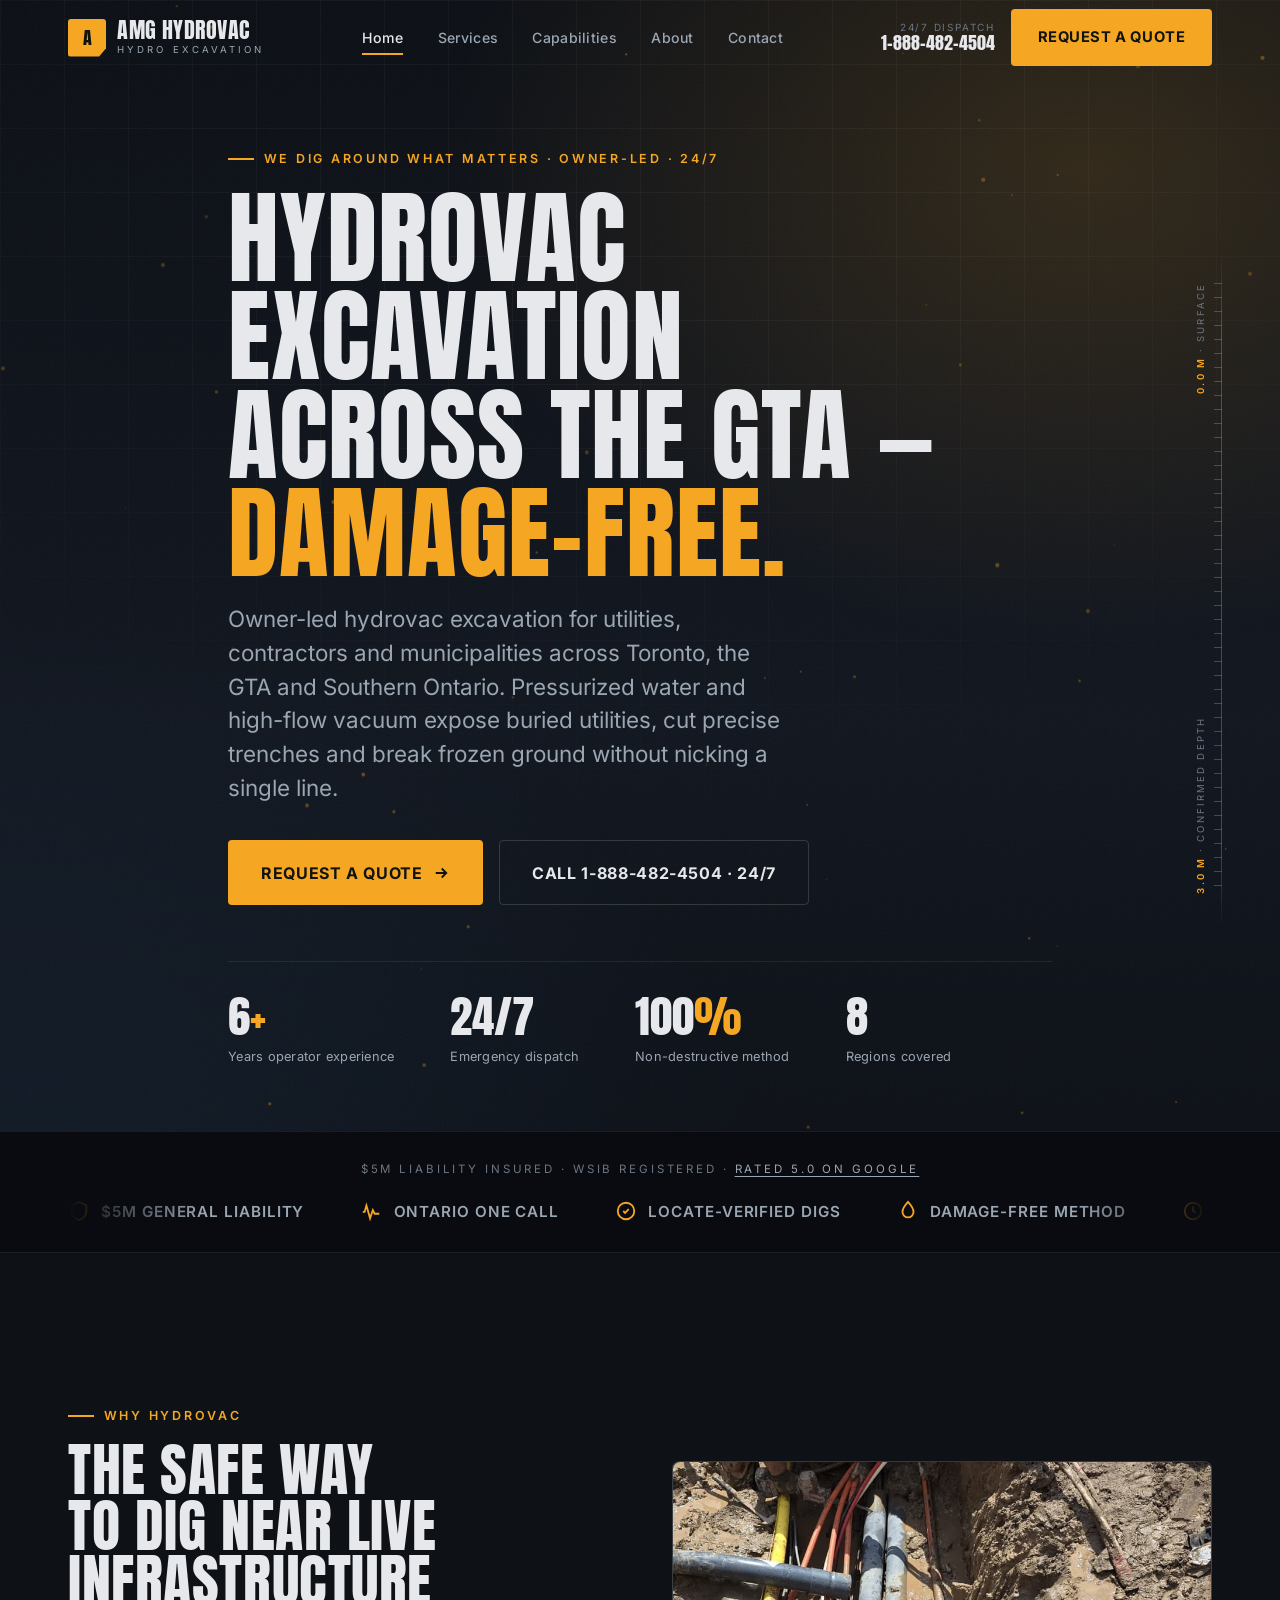
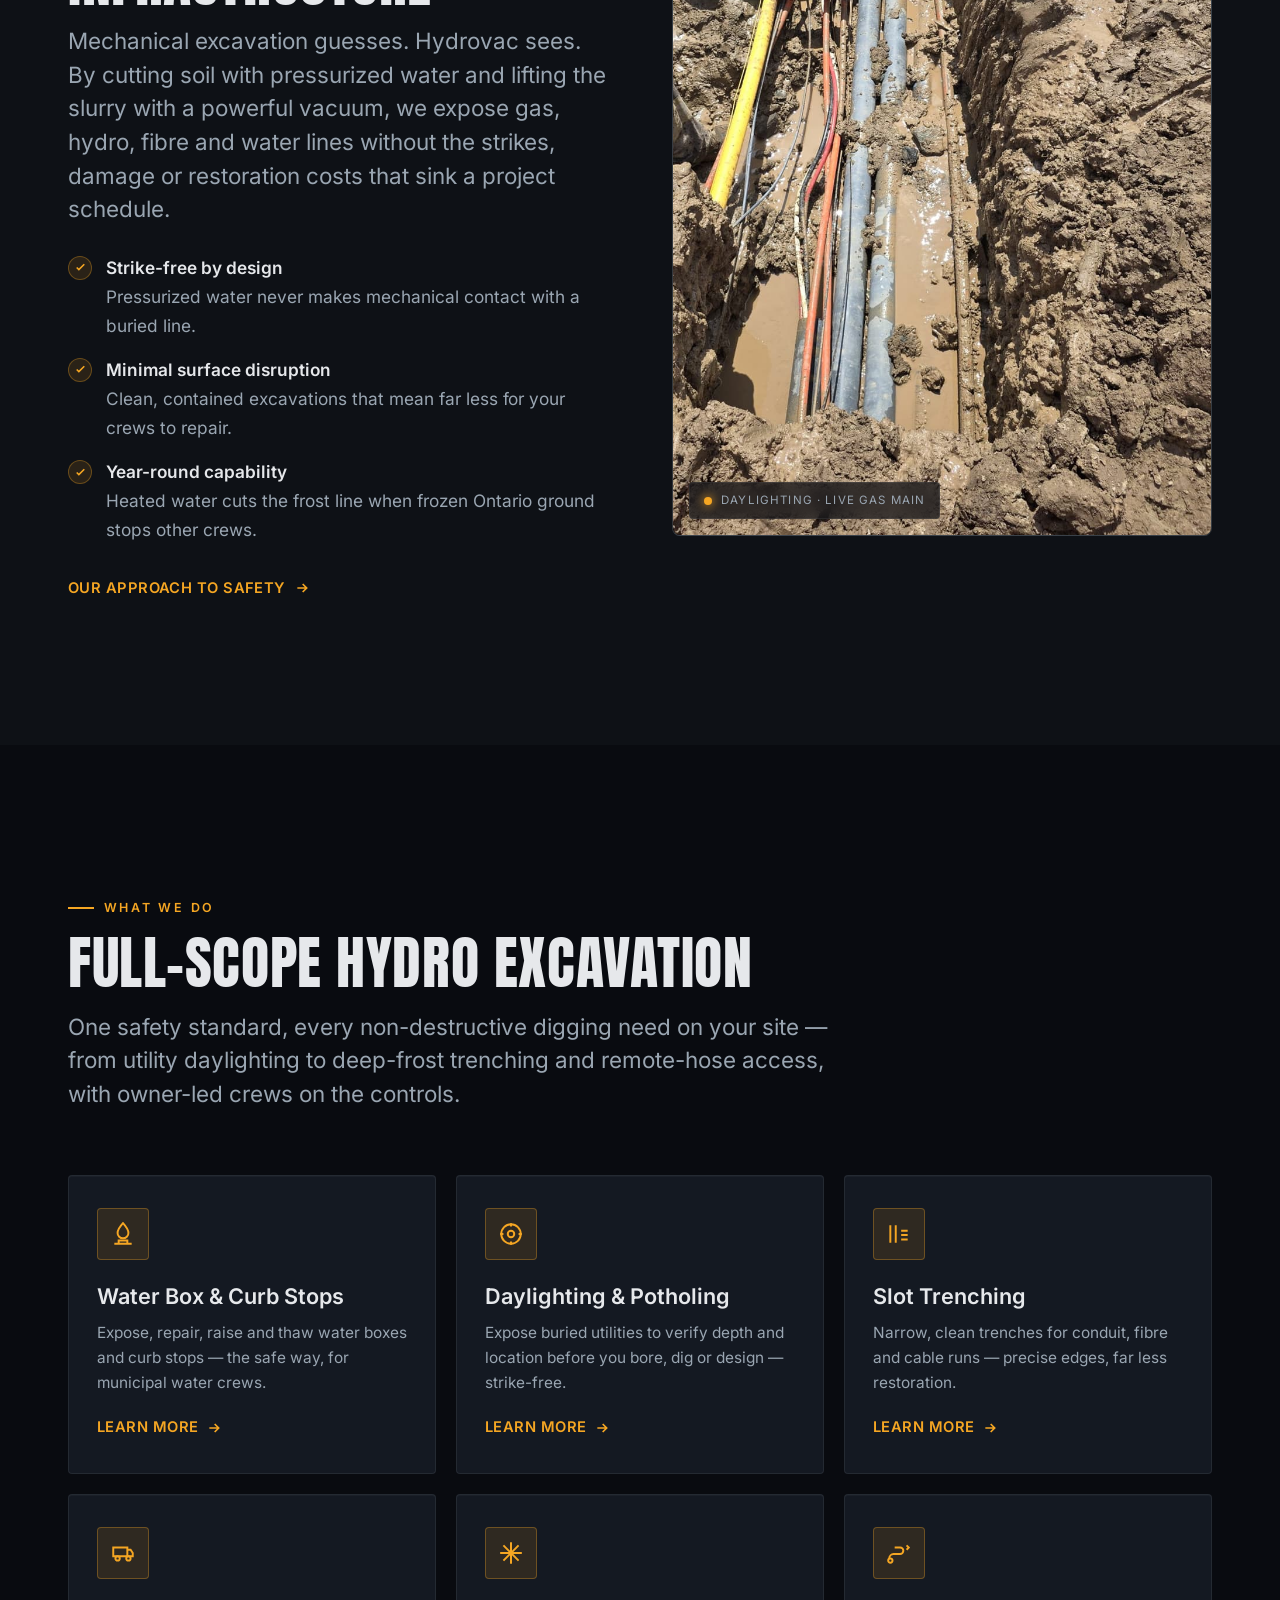
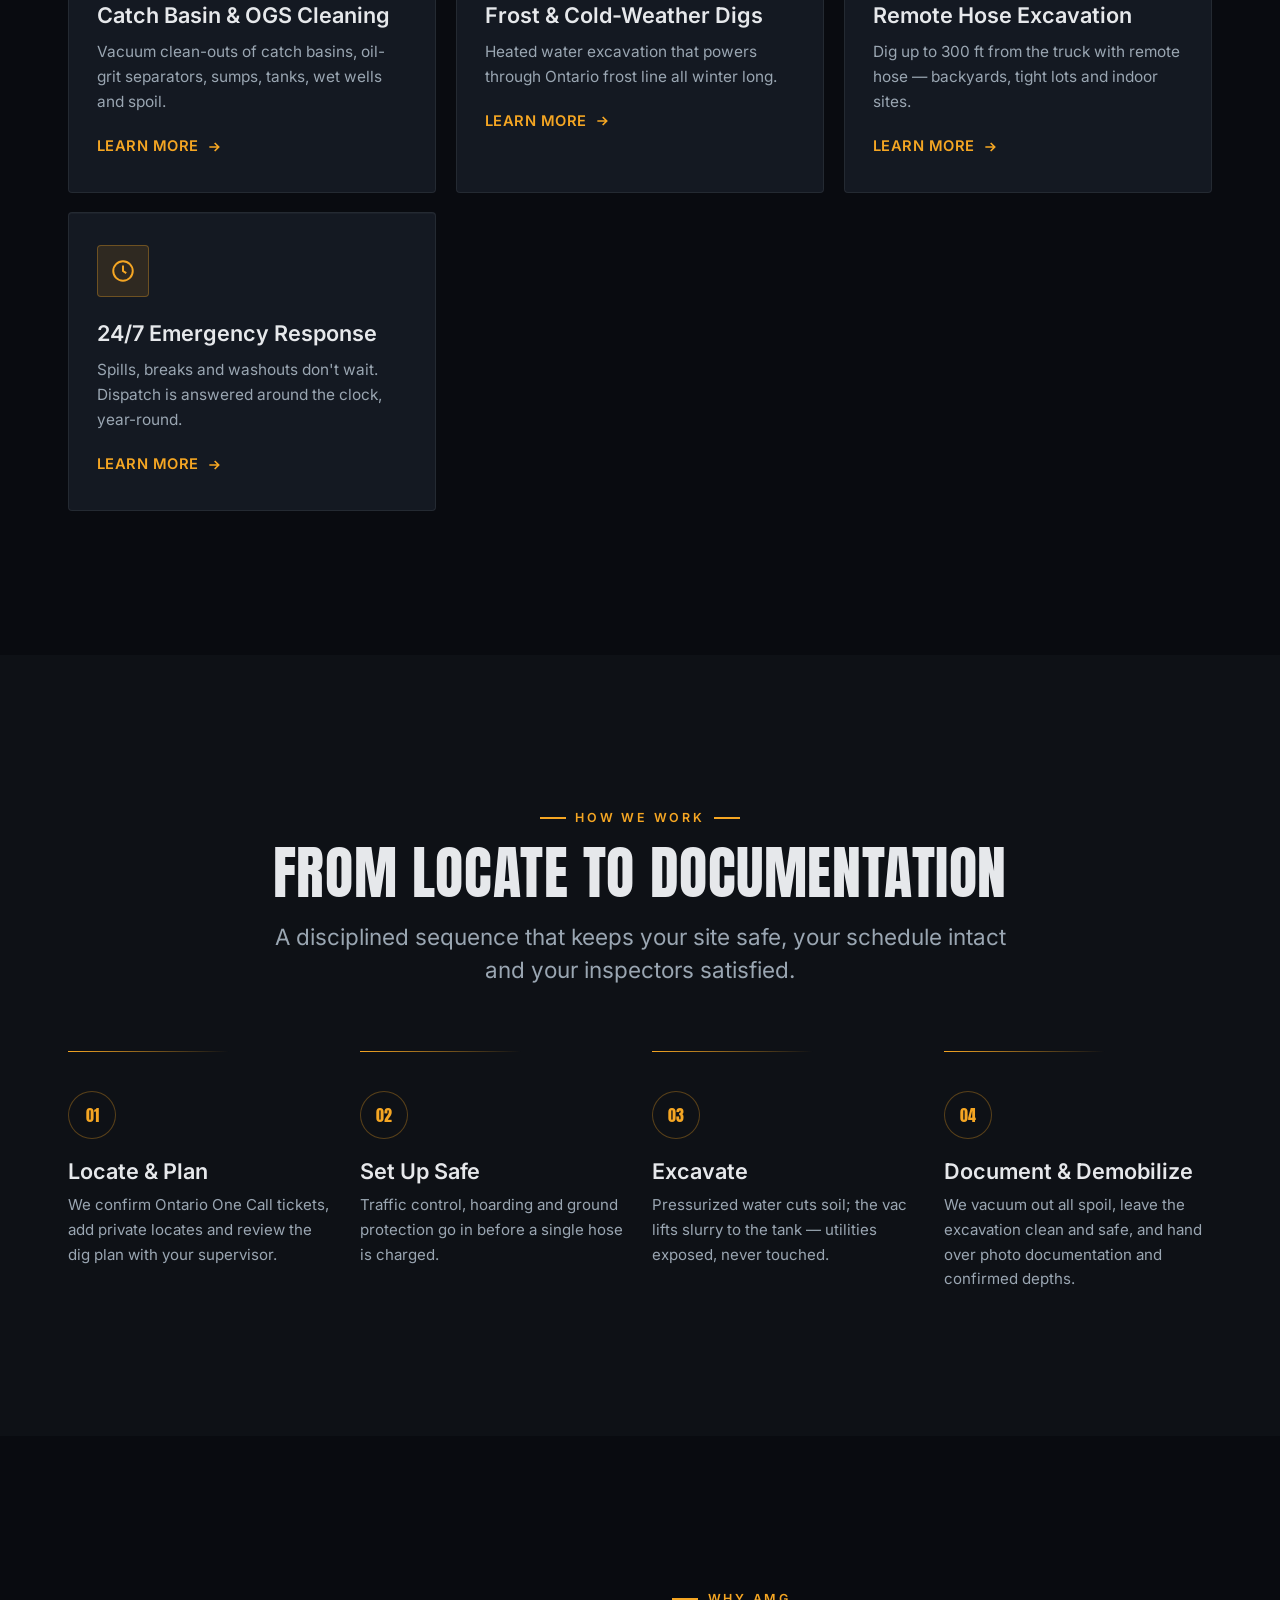
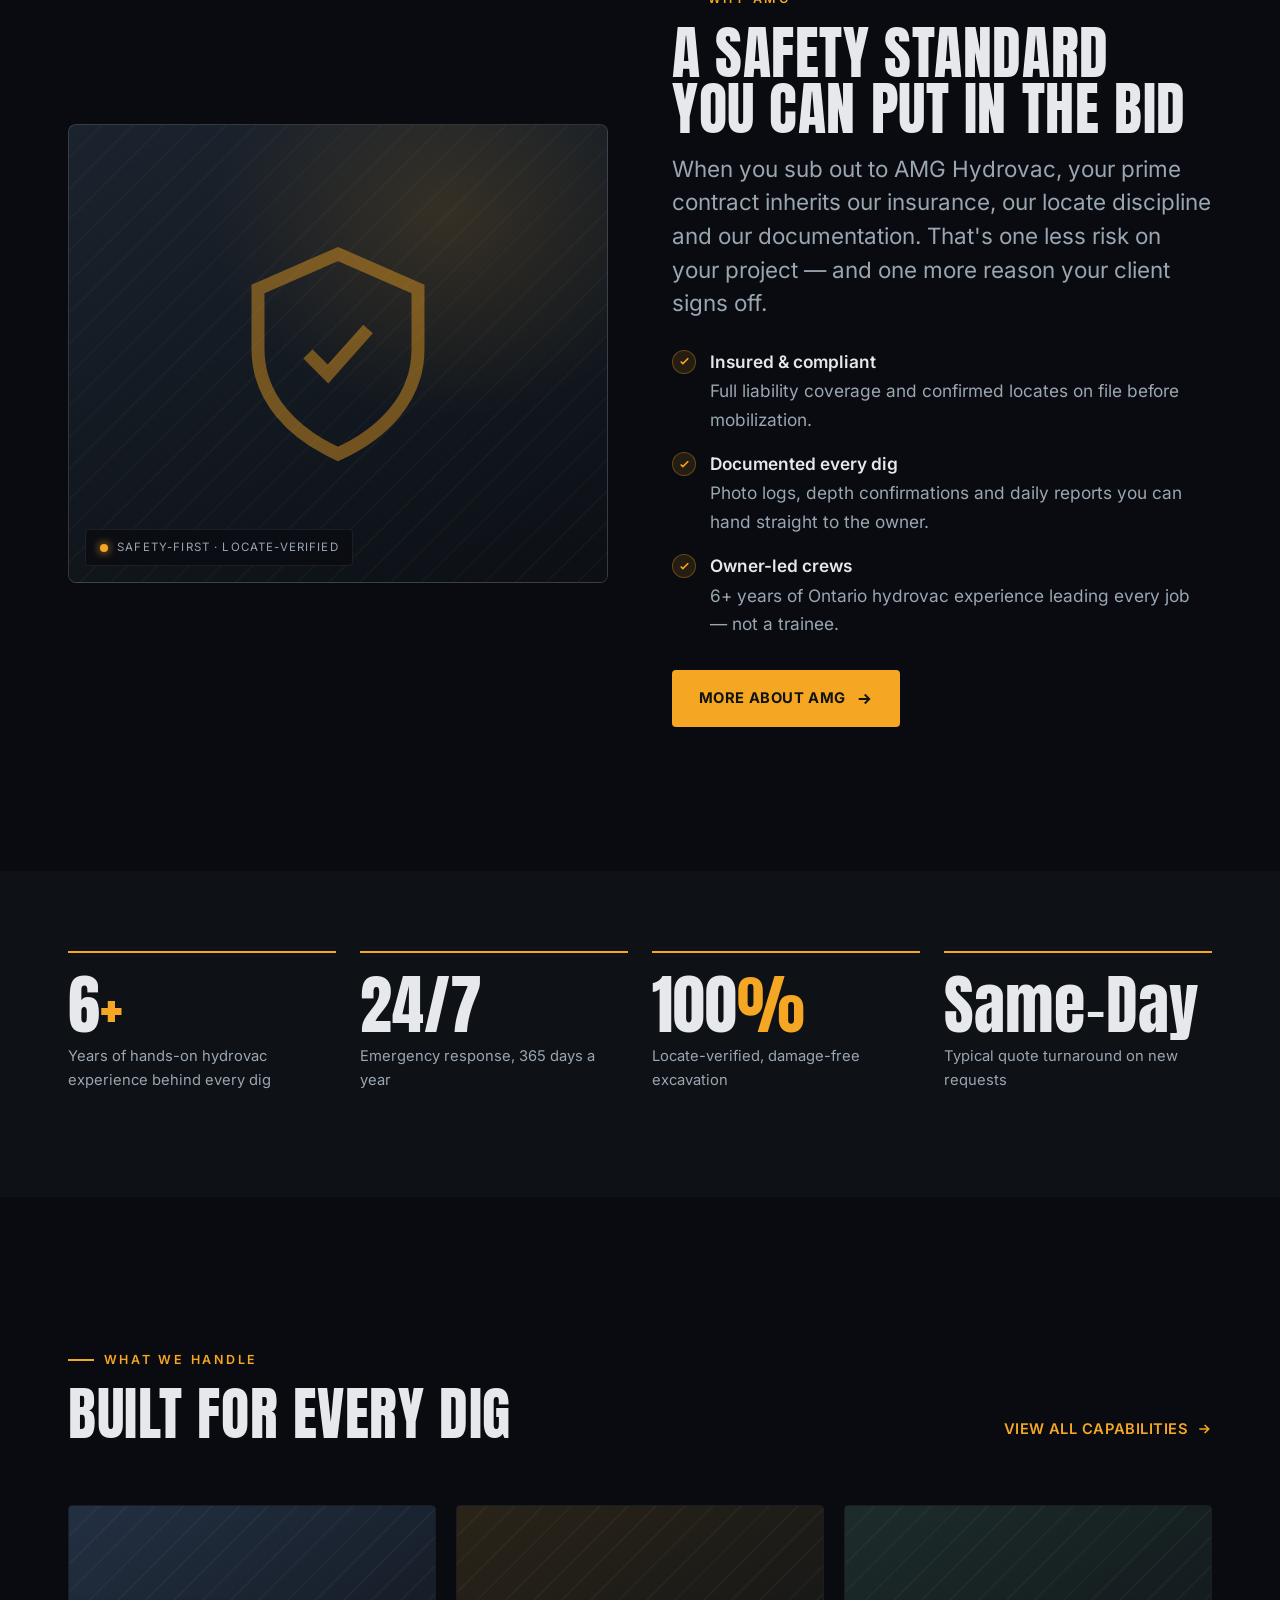
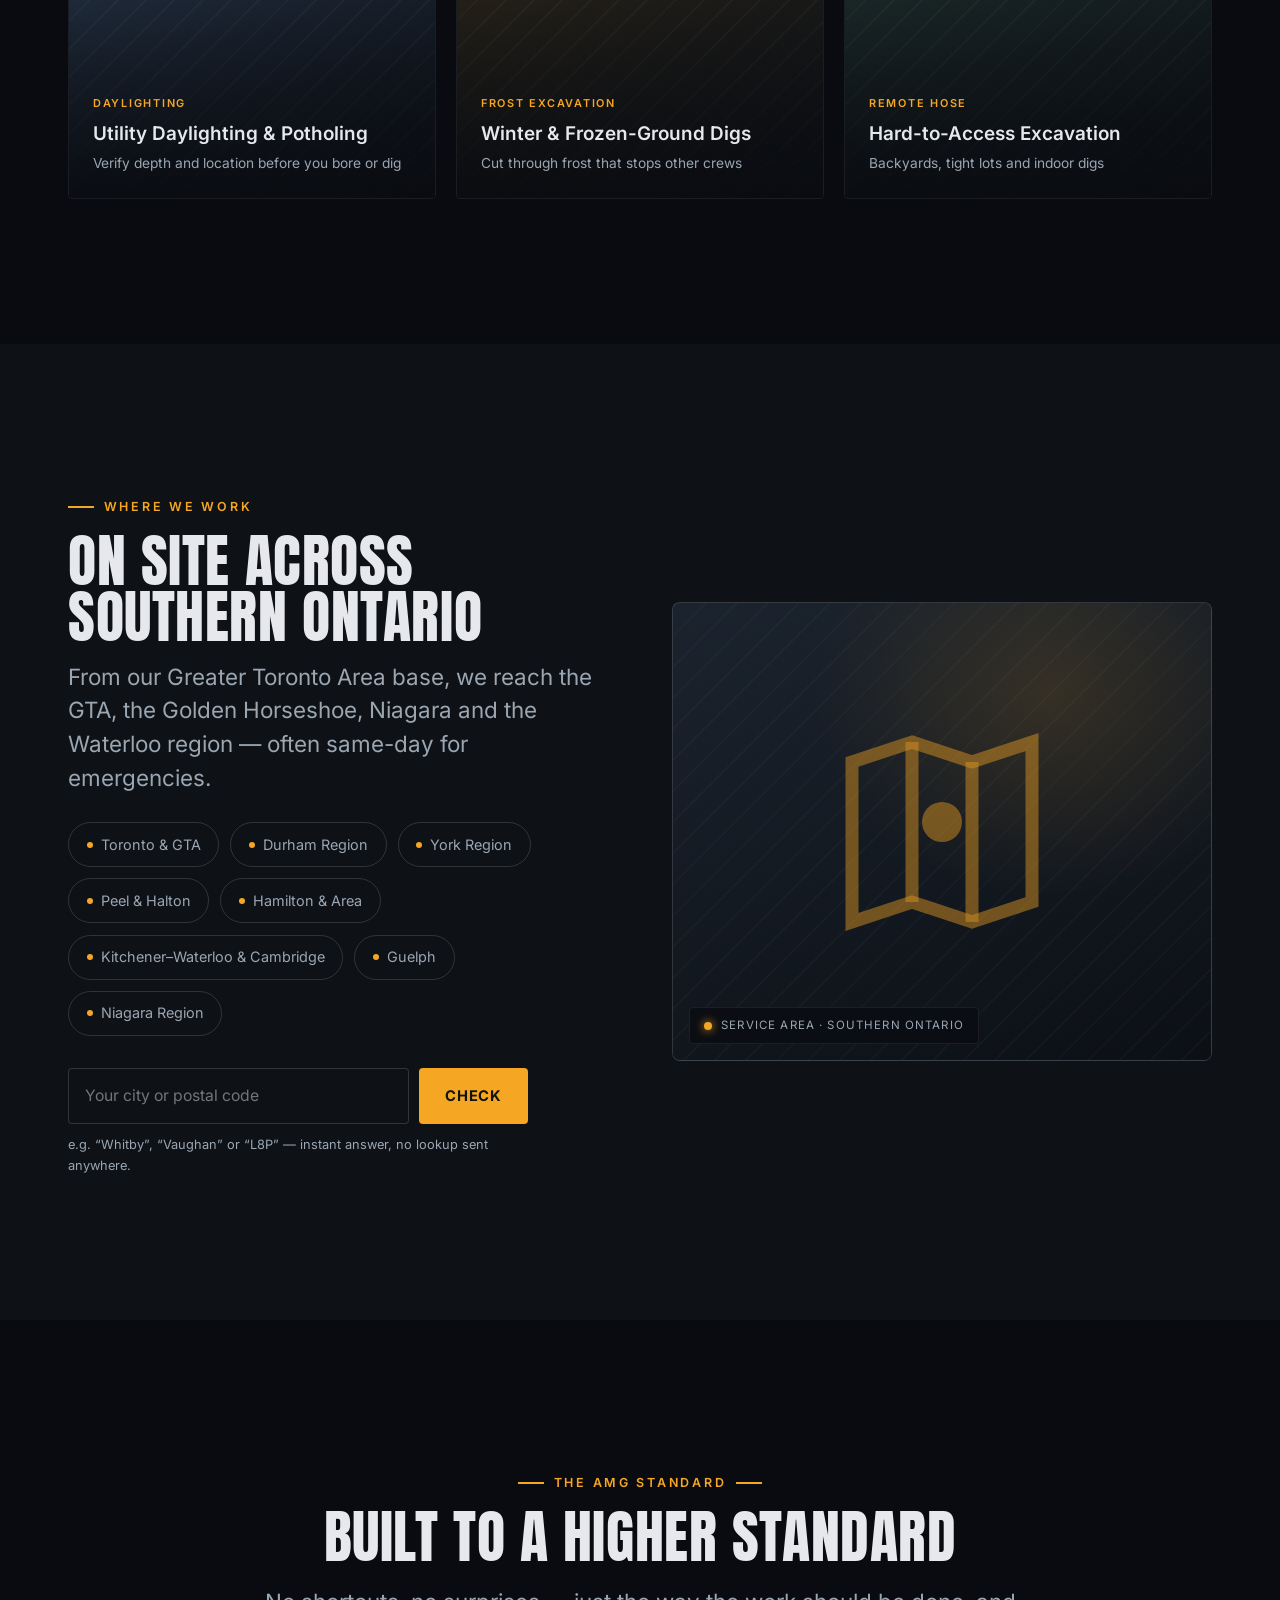
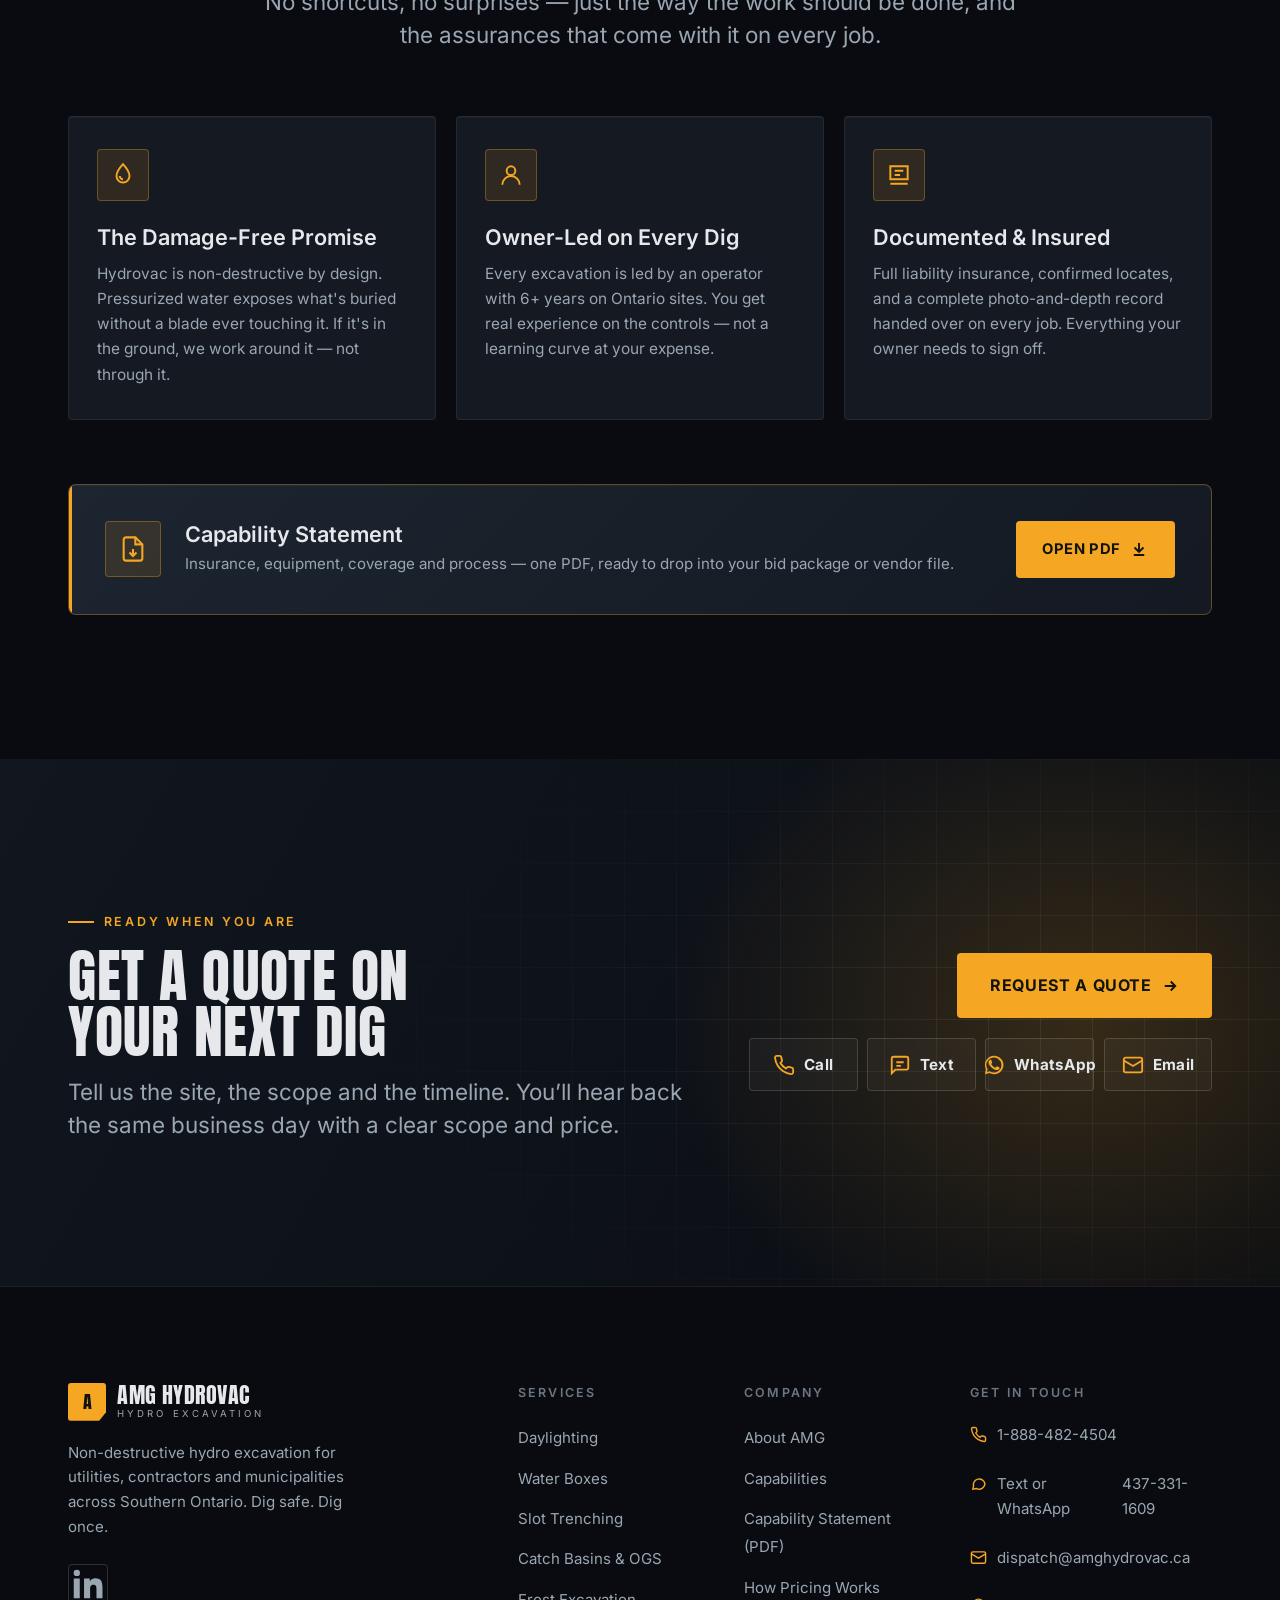
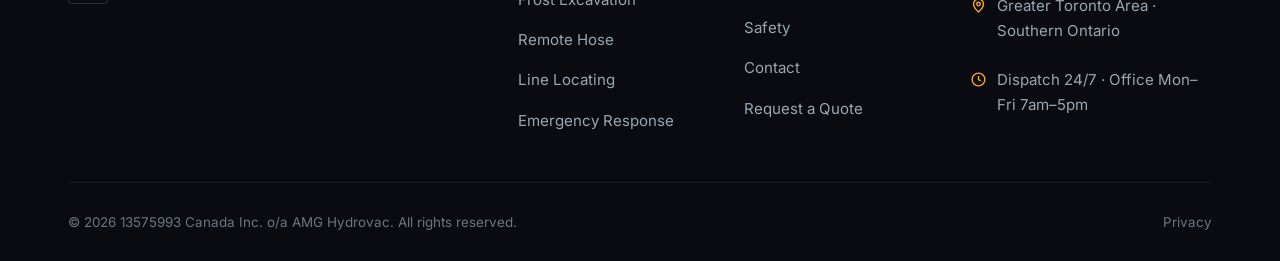
==== commit cbb37d37: "Remove the old GoDaddy service worker from returning visitors; rate-sheet wording - sw.js is now a k" ====
--- a/index.html
+++ b/index.html
@@ -71,6 +71,7 @@
     "priceRange": "$$"
   }
   </script>
+  <!-- sw-reset --><script>if("serviceWorker" in navigator){navigator.serviceWorker.getRegistrations().then(function(rs){if(!rs.length)return;Promise.all(rs.map(function(r){return r.unregister()})).then(function(){return "caches" in window?caches.keys().then(function(ks){return Promise.all(ks.map(function(k){return caches.delete(k)}))}):null}).then(function(){try{if(navigator.serviceWorker.controller&&!sessionStorage.getItem("amgSwReset")){sessionStorage.setItem("amgSwReset","1");location.reload()}}catch(e){}})}).catch(function(){})}</script>
 </head>
 <body>
   <a class="skip-link" href="#main">Skip to content</a>
--- a/assets/css/styles.css
+++ b/assets/css/styles.css
@@ -334,6 +334,8 @@
 #form-success { scroll-margin-top: calc(var(--header-h) + 1rem); }
 @media (max-width: 480px) {
   .form-success { padding-left: 0; padding-right: 0; }
+  .estimate { margin-left: -1.5rem; margin-right: -1.5rem; border-left: 0; border-right: 0; border-radius: 0; }
+  .book-btn { font-size: 0.9rem; padding: 0.8rem 0.5rem; gap: 0.45rem; }
   .estimate__table { table-layout: fixed; font-size: 0.86rem; }
   .estimate__table td { padding-left: 0.85rem; padding-right: 0.85rem; }
   .estimate__amt { width: 34%; }
@@ -344,7 +346,8 @@
 .estimate__notes { margin: 0; padding: 1rem 1.25rem 0.5rem 2.4rem; color: var(--muted); font-size: 0.85rem; line-height: 1.5; }
 .estimate__notes li { margin-bottom: 0.35rem; }
 .estimate__actions { display: flex; flex-wrap: wrap; gap: 0.75rem; padding: 0.75rem 1.25rem 1.25rem; }
-.estimate__actions .btn { flex: 1 1 220px; justify-content: center; }
+.estimate__actions .btn { flex: 1 1 220px; justify-content: center; white-space: normal; text-align: center; padding-left: 1rem; padding-right: 1rem; }
+.estimate > .form-note { margin: 0; padding: 0 1.25rem 1.1rem; }
 
 /* Booking buttons: Call / Text / WhatsApp / Email */
 .book-row { flex-basis: 100%; display: grid; grid-template-columns: repeat(2, minmax(0, 1fr)); gap: 0.6rem; margin-top: 0.25rem; }
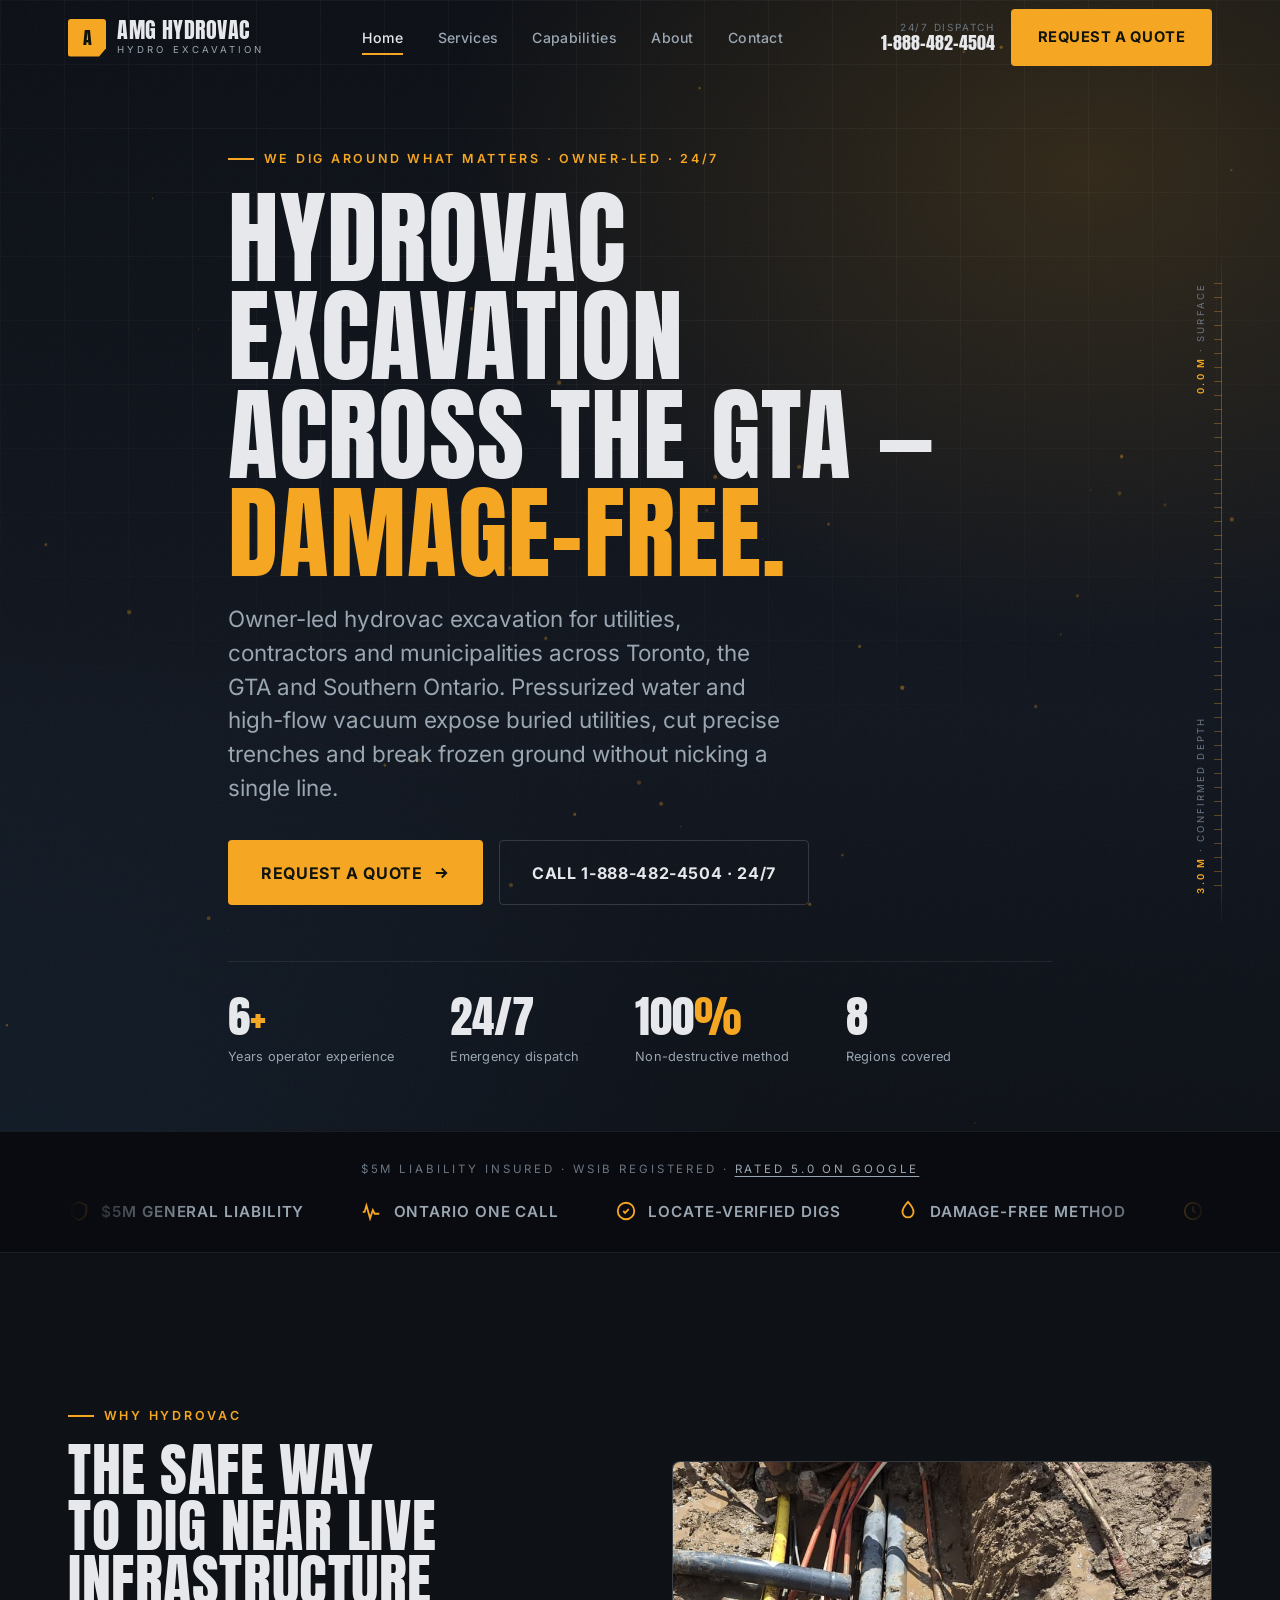
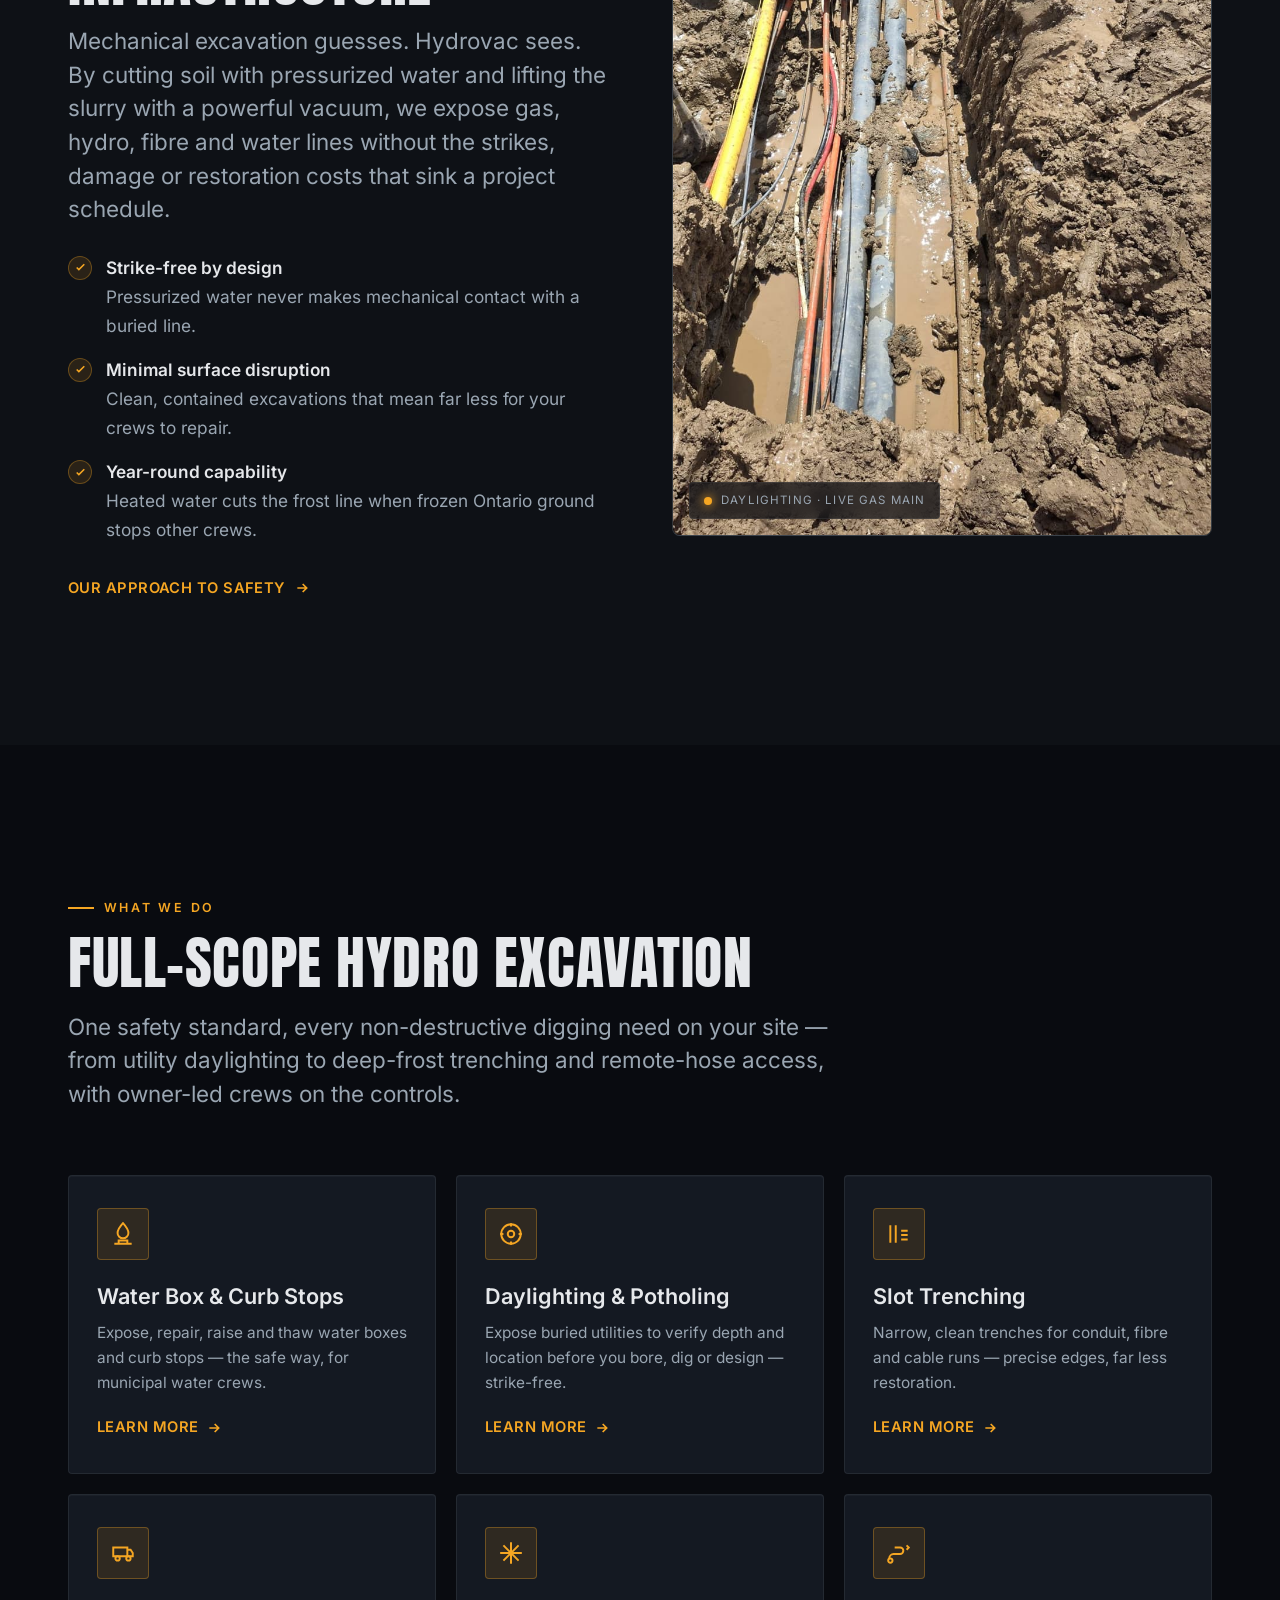
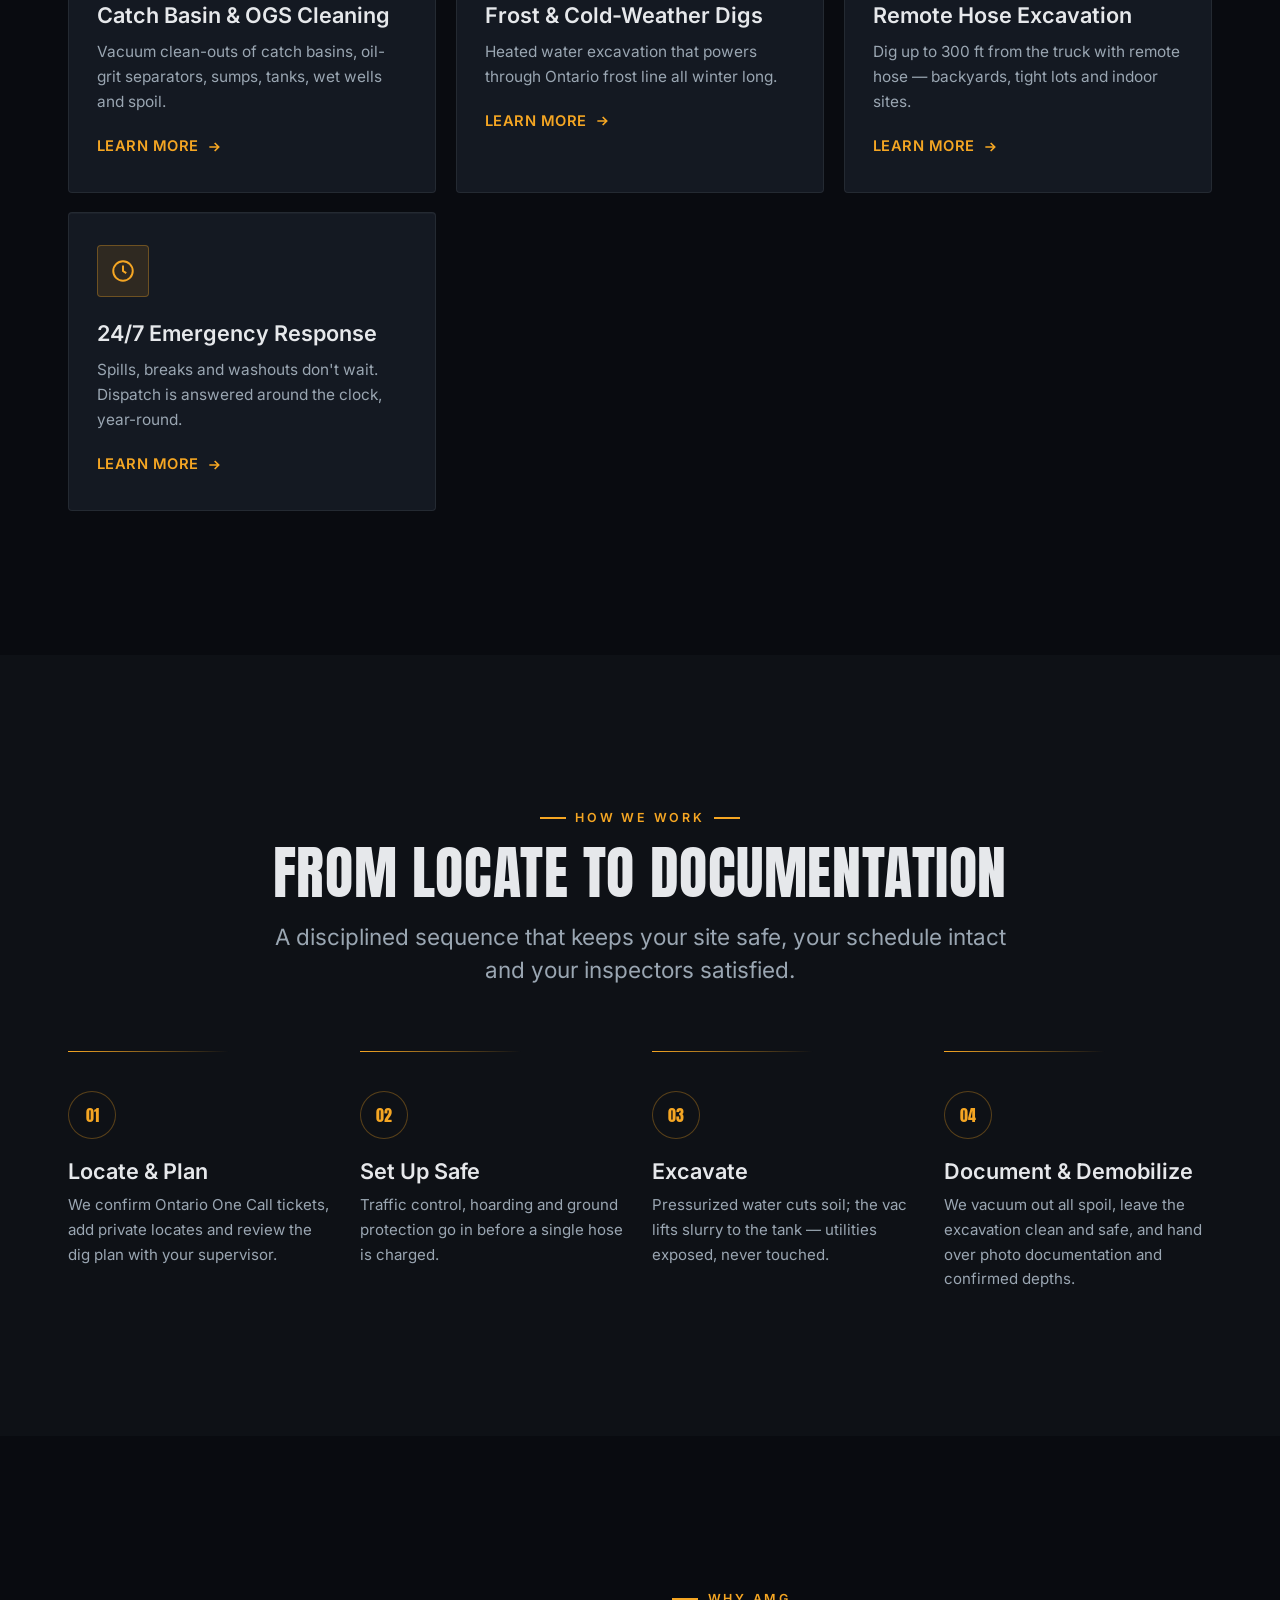
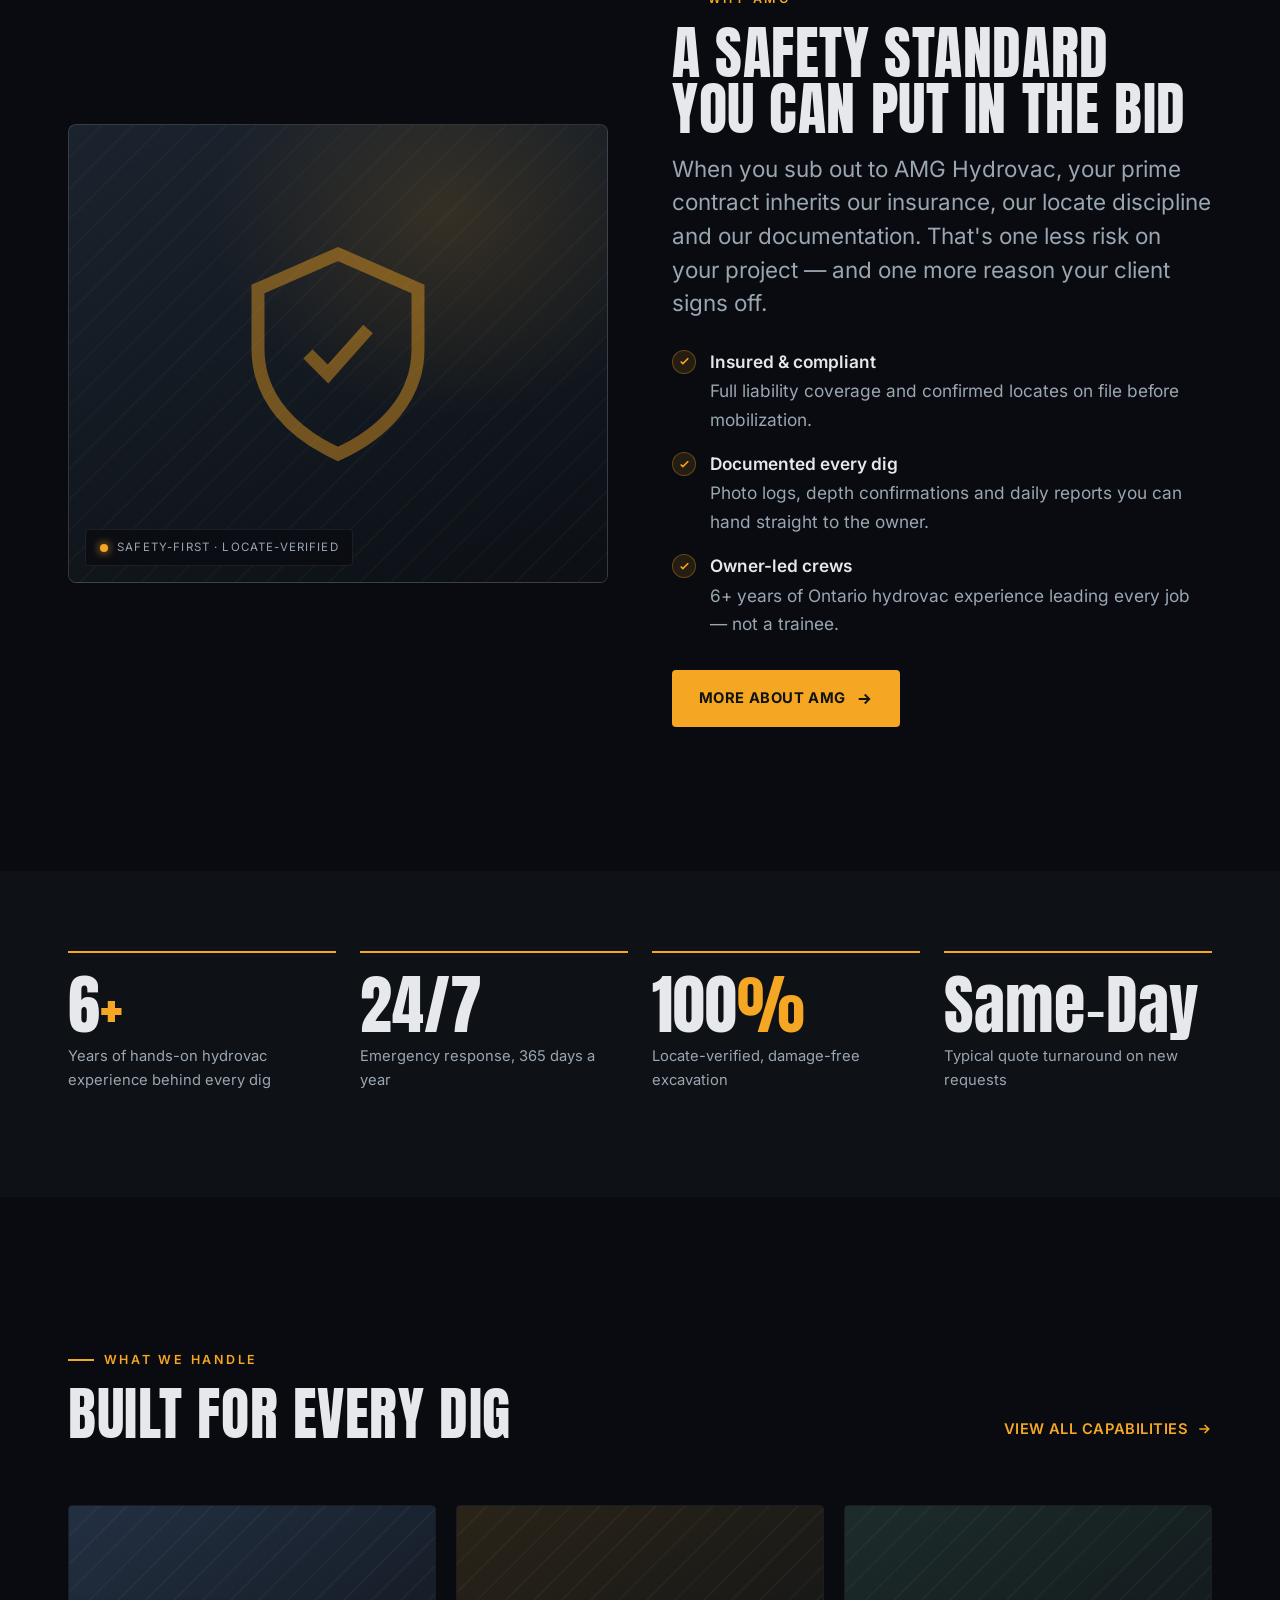
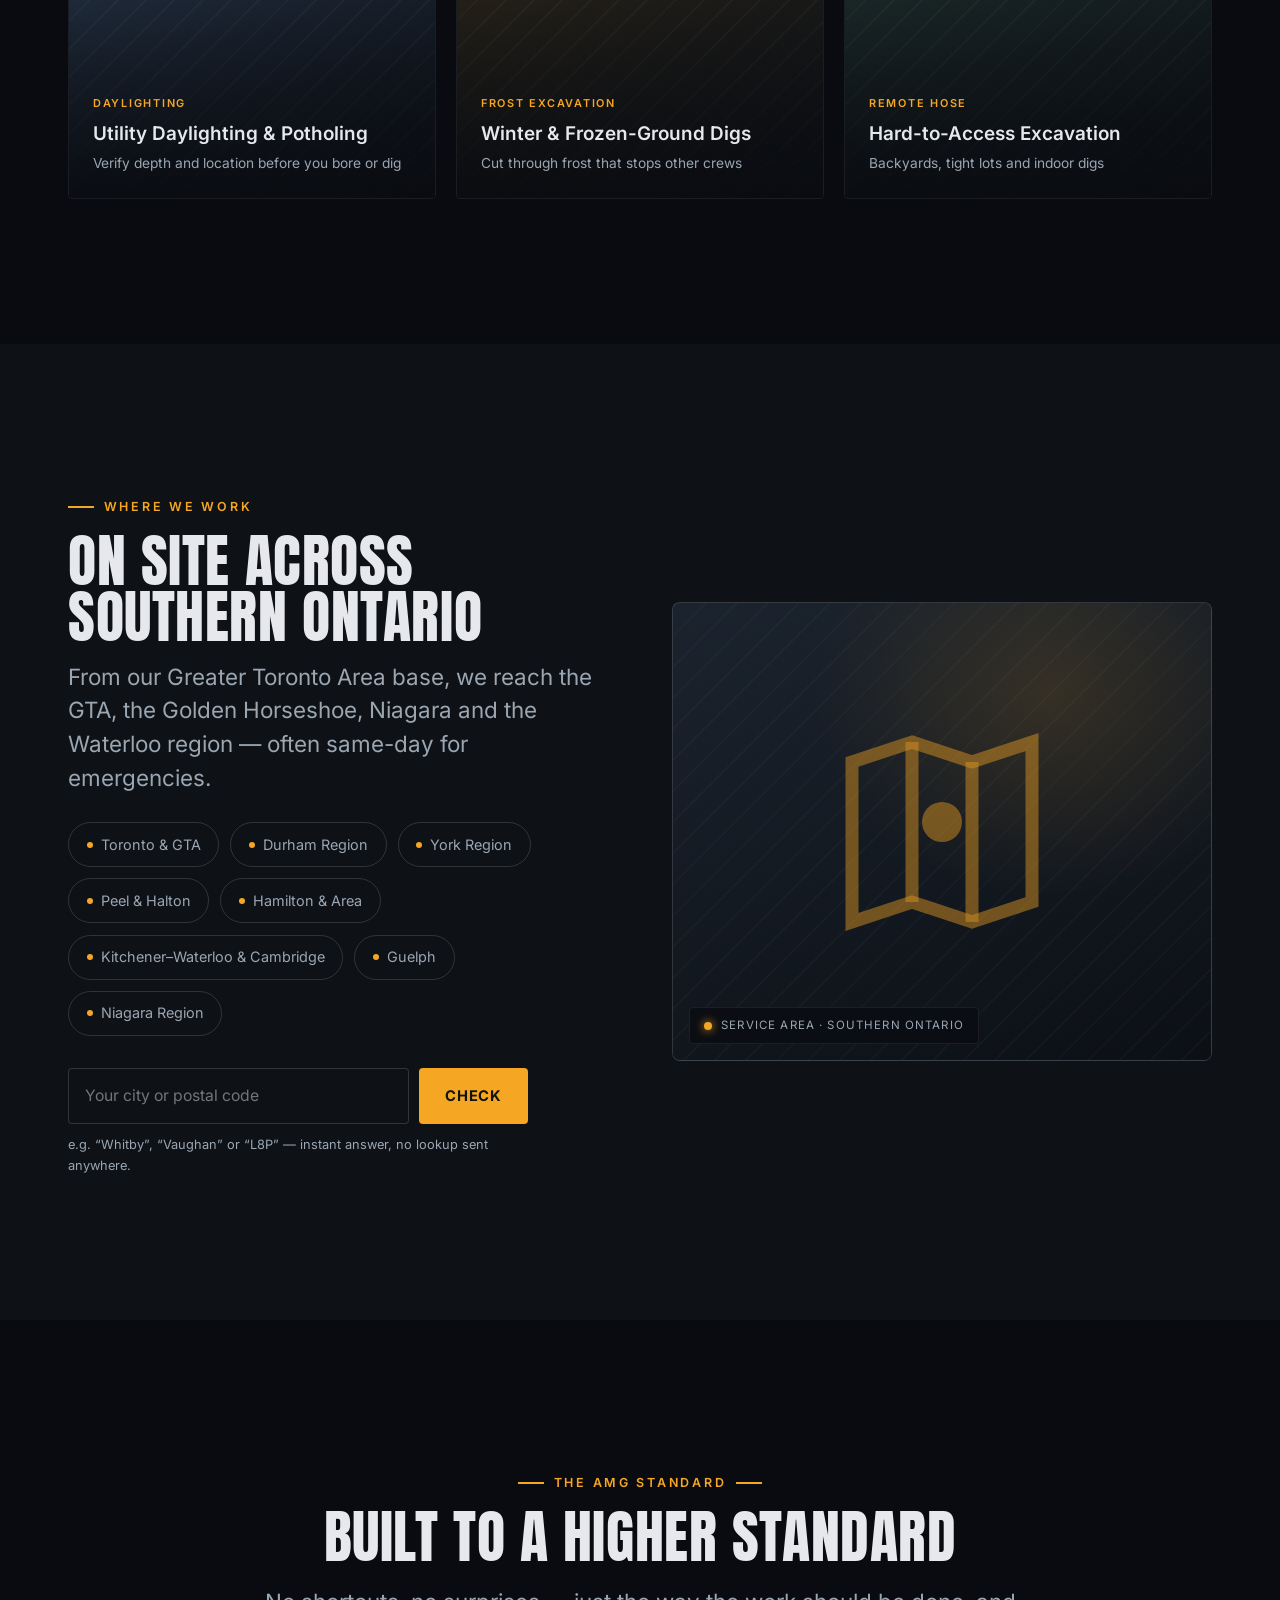
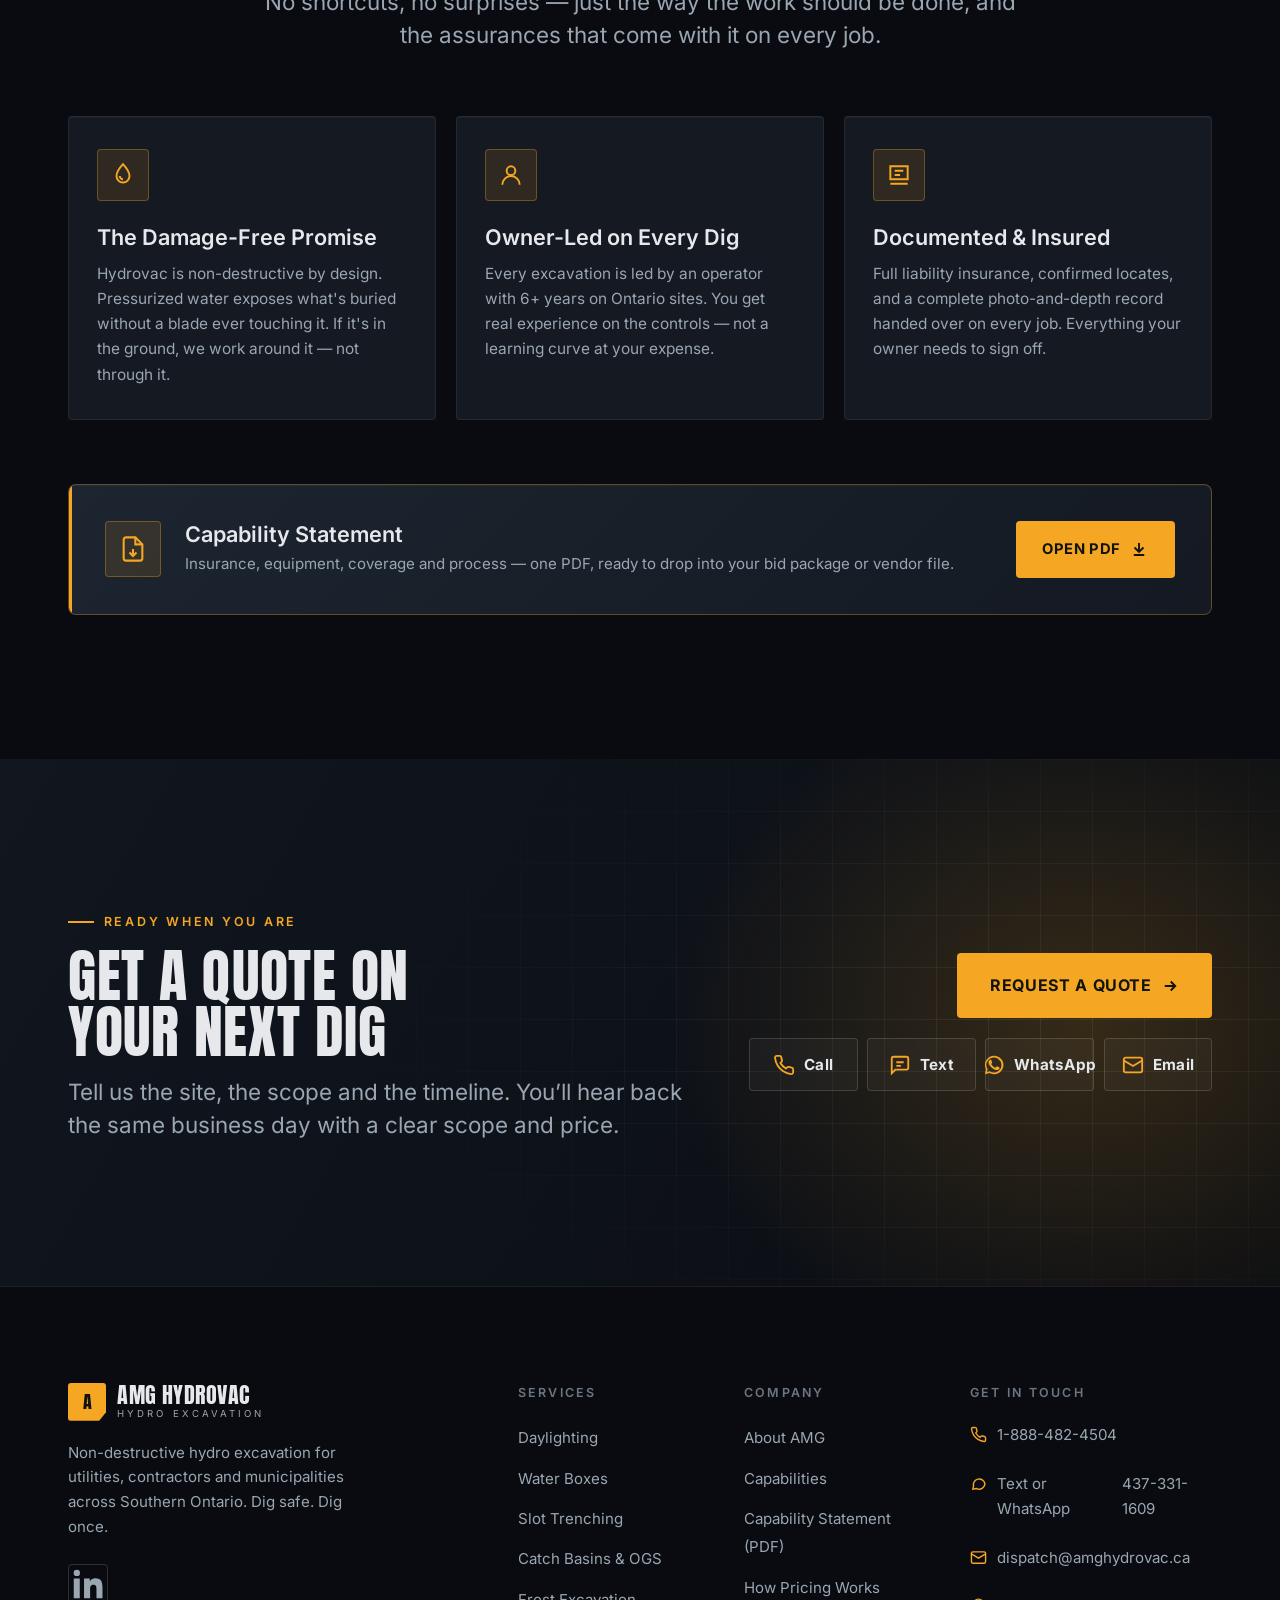
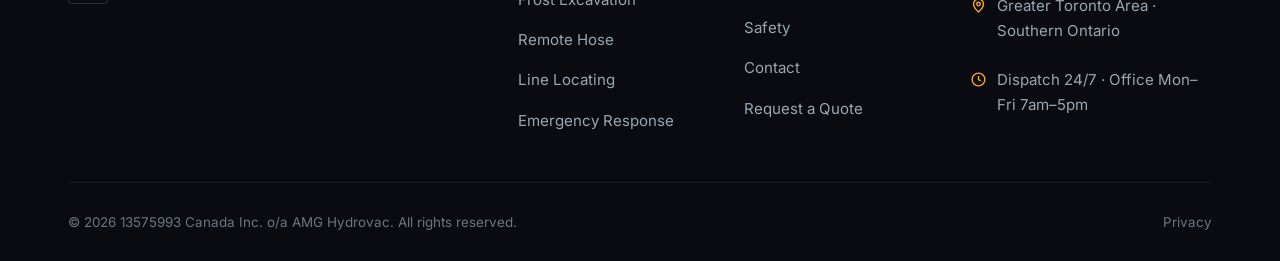
==== commit 5a73bee6: "Cache-bust styles.css, main.js and quote.js links on every page A 24-hour Cache-Control rule shipped" ====
--- a/index.html
+++ b/index.html
@@ -35,7 +35,7 @@
   <link rel="preload" href="assets/fonts/anton-latin.woff2" as="font" type="font/woff2" crossorigin />
   <link rel="preload" href="assets/fonts/inter-latin-var.woff2" as="font" type="font/woff2" crossorigin />
 
-  <link rel="stylesheet" href="assets/css/styles.css" />
+  <link rel="stylesheet" href="assets/css/styles.css?v=20261012c" />
   <noscript><style>.reveal{opacity:1 !important;transform:none !important}</style></noscript>
 
   <script type="application/ld+json">
@@ -71,7 +71,7 @@
     "priceRange": "$$"
   }
   </script>
-  <!-- sw-reset --><script>if("serviceWorker" in navigator){navigator.serviceWorker.getRegistrations().then(function(rs){if(!rs.length)return;Promise.all(rs.map(function(r){return r.unregister()})).then(function(){return "caches" in window?caches.keys().then(function(ks){return Promise.all(ks.map(function(k){return caches.delete(k)}))}):null}).then(function(){try{if(navigator.serviceWorker.controller&&!sessionStorage.getItem("amgSwReset")){sessionStorage.setItem("amgSwReset","1");location.reload()}}catch(e){}})}).catch(function(){})}</script>
+  <!-- sw-reset --><script>if("serviceWorker" in navigator){navigator.serviceWorker.getRegistrations().then(function(rs){var had=navigator.serviceWorker.controller;return Promise.all(rs.map(function(r){return r.unregister()})).then(function(){return "caches" in window?caches.keys().then(function(ks){return Promise.all(ks.map(function(k){return caches.delete(k)}))}):null}).then(function(){try{if(had&&!sessionStorage.getItem("amgSwReset")){sessionStorage.setItem("amgSwReset","1");location.reload()}}catch(e){}})}).catch(function(){})}</script>
 </head>
 <body>
   <a class="skip-link" href="#main">Skip to content</a>
@@ -644,6 +644,6 @@
     <a class="sticky-bar__quote" href="contact.html">Get a Quote</a>
   </nav>
 
-  <script src="assets/js/main.js" defer></script>
+  <script src="assets/js/main.js?v=20261012c" defer></script>
 </body>
 </html>
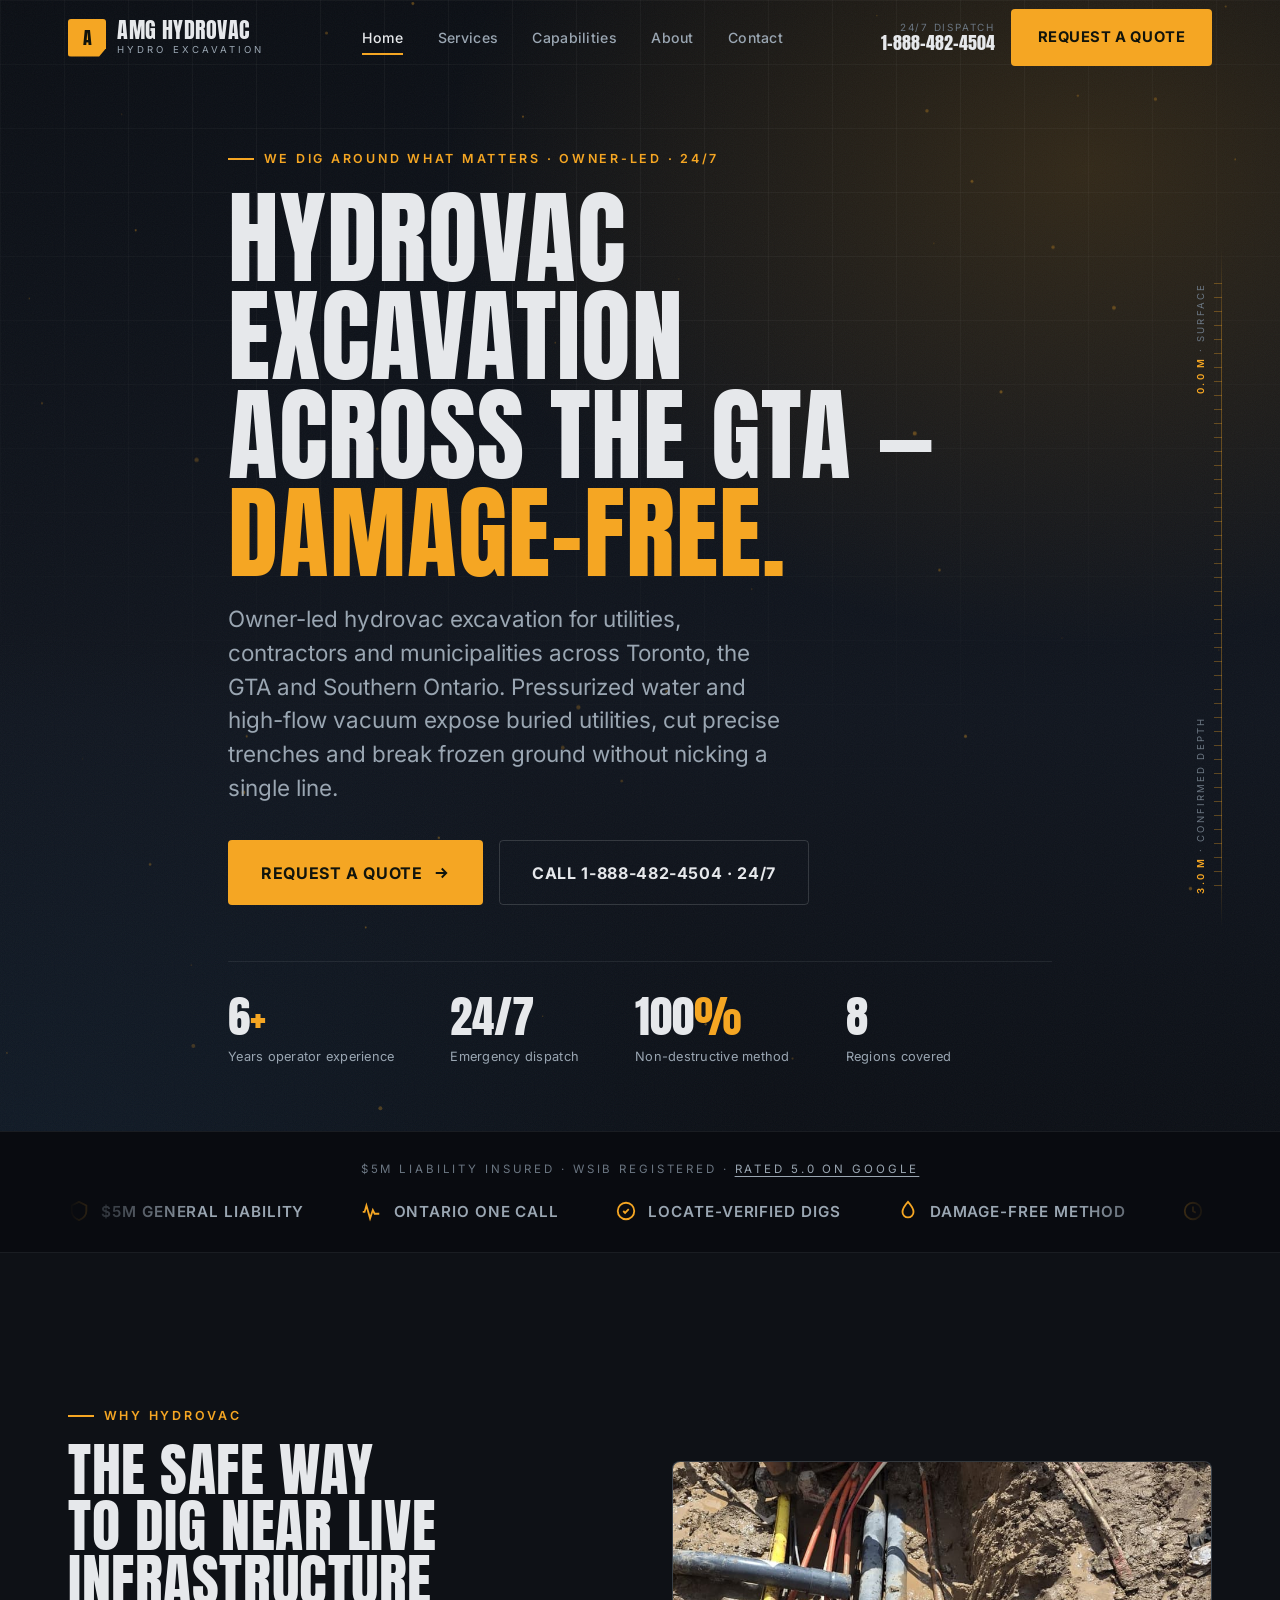
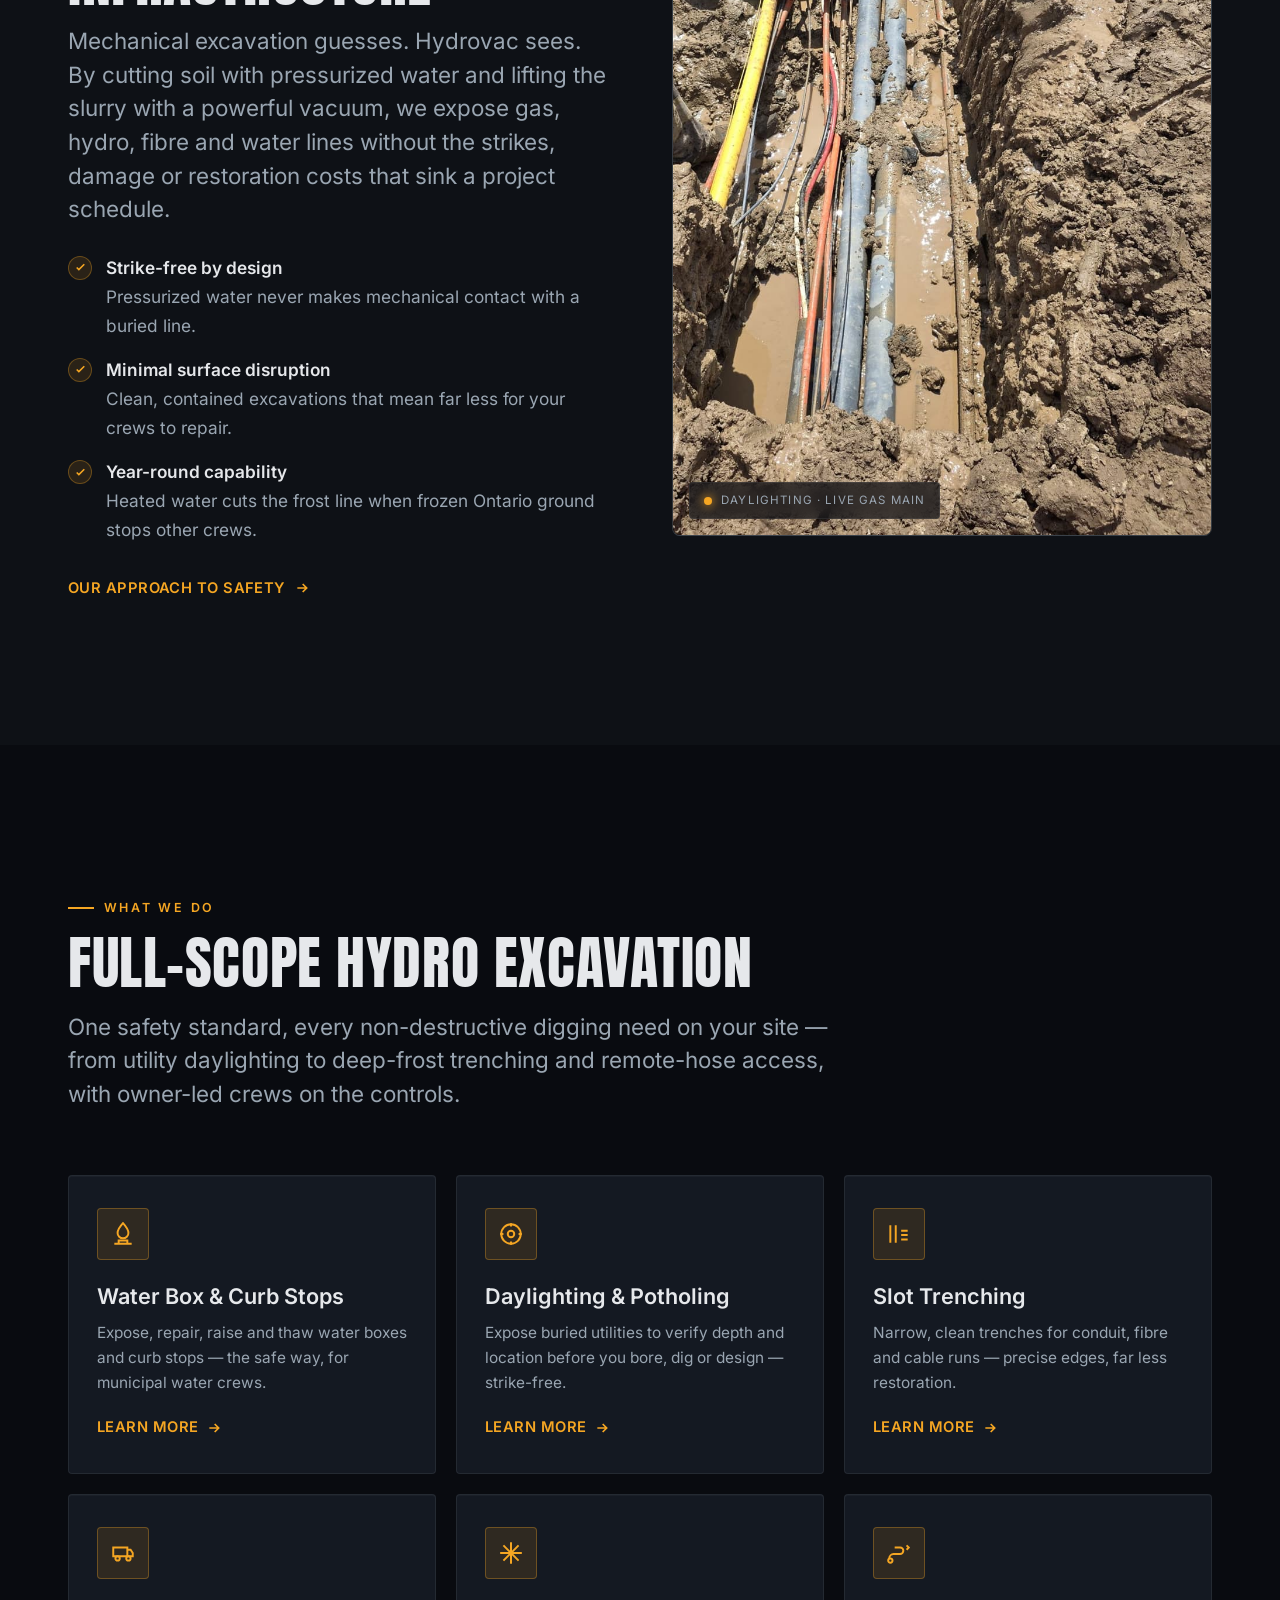
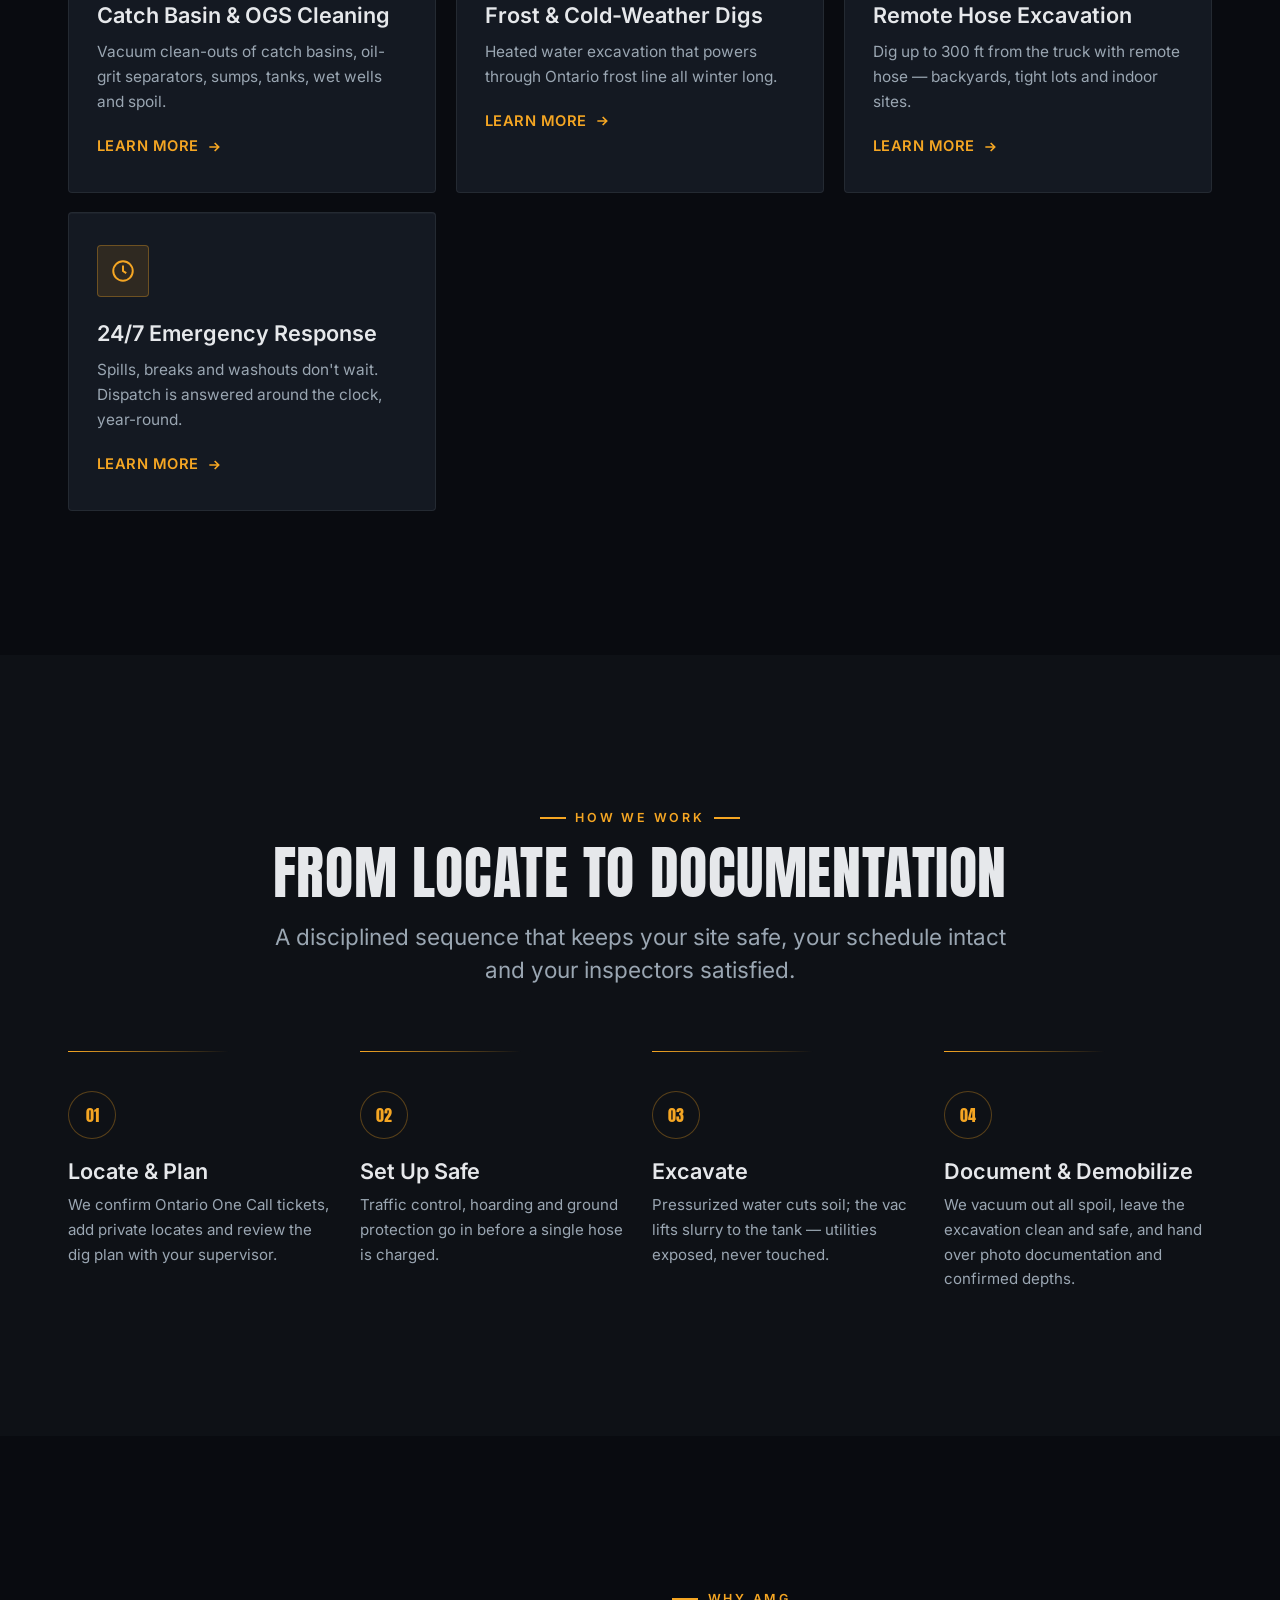
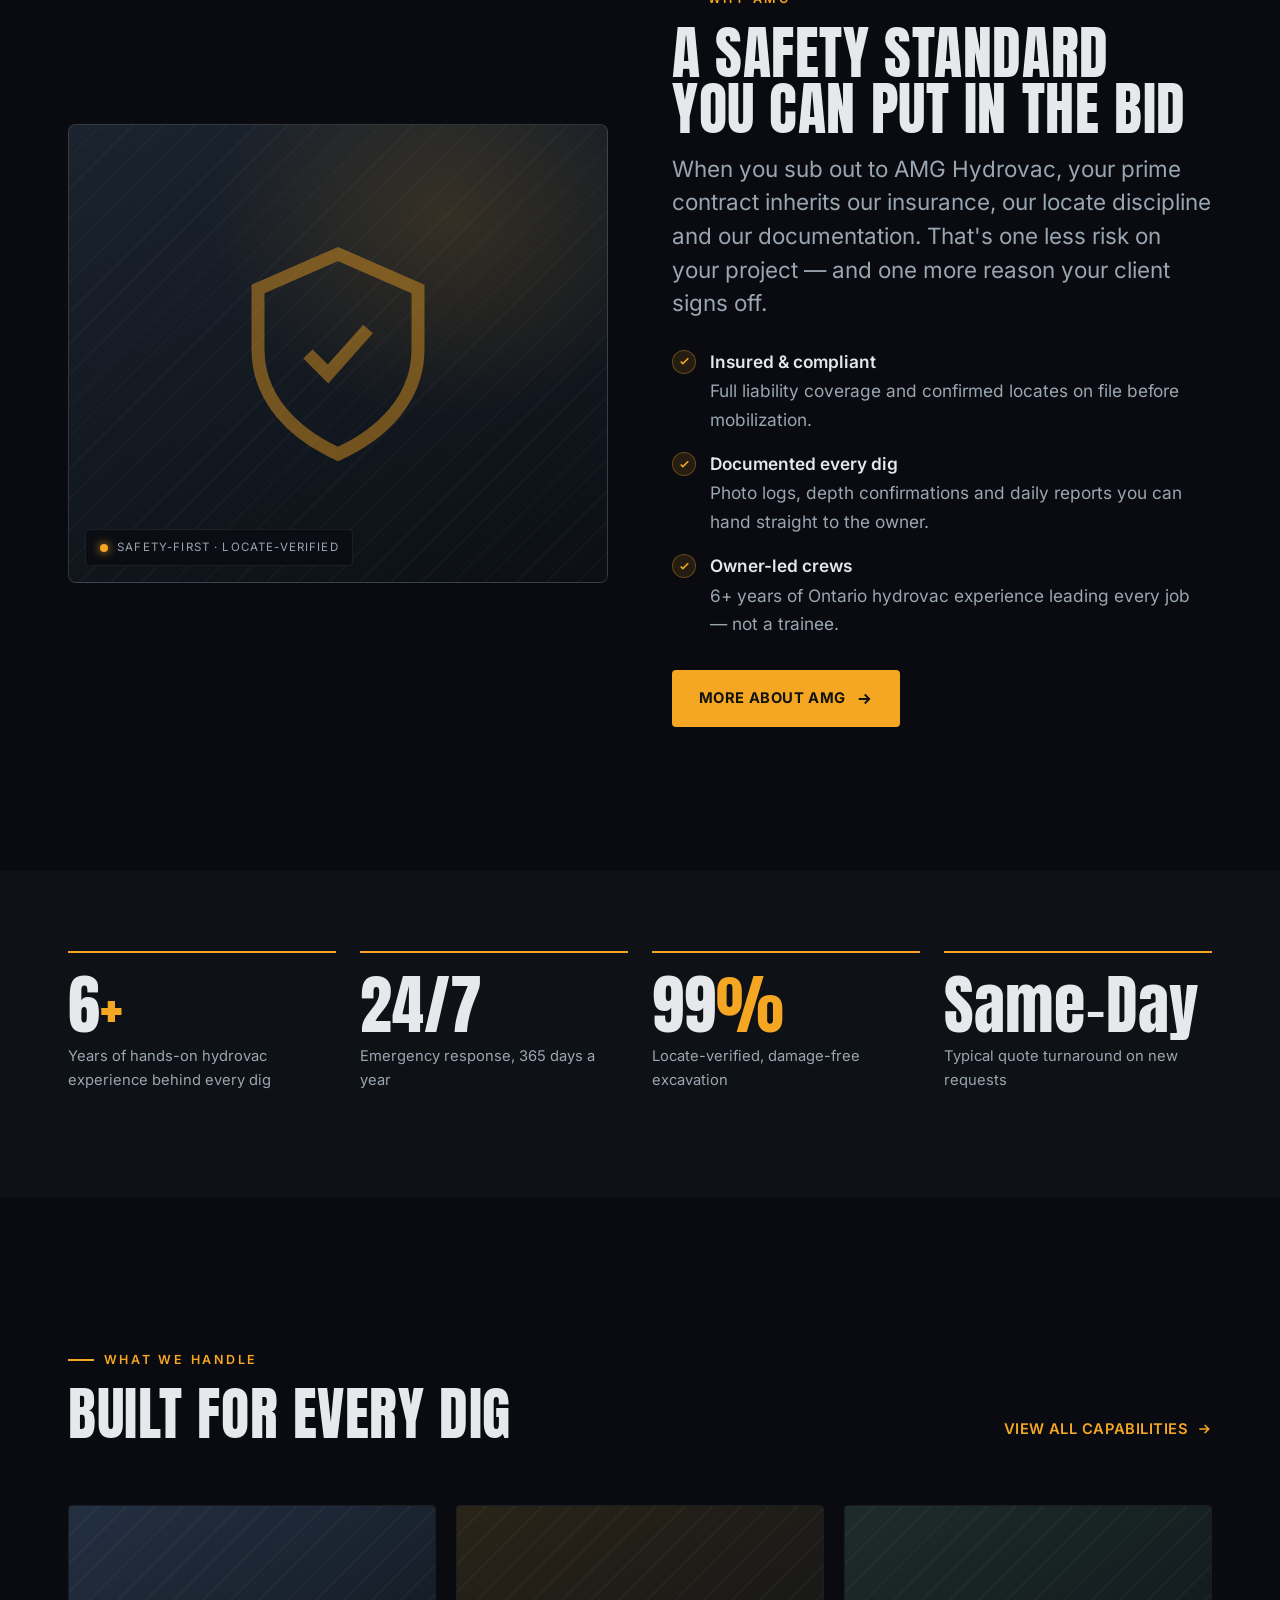
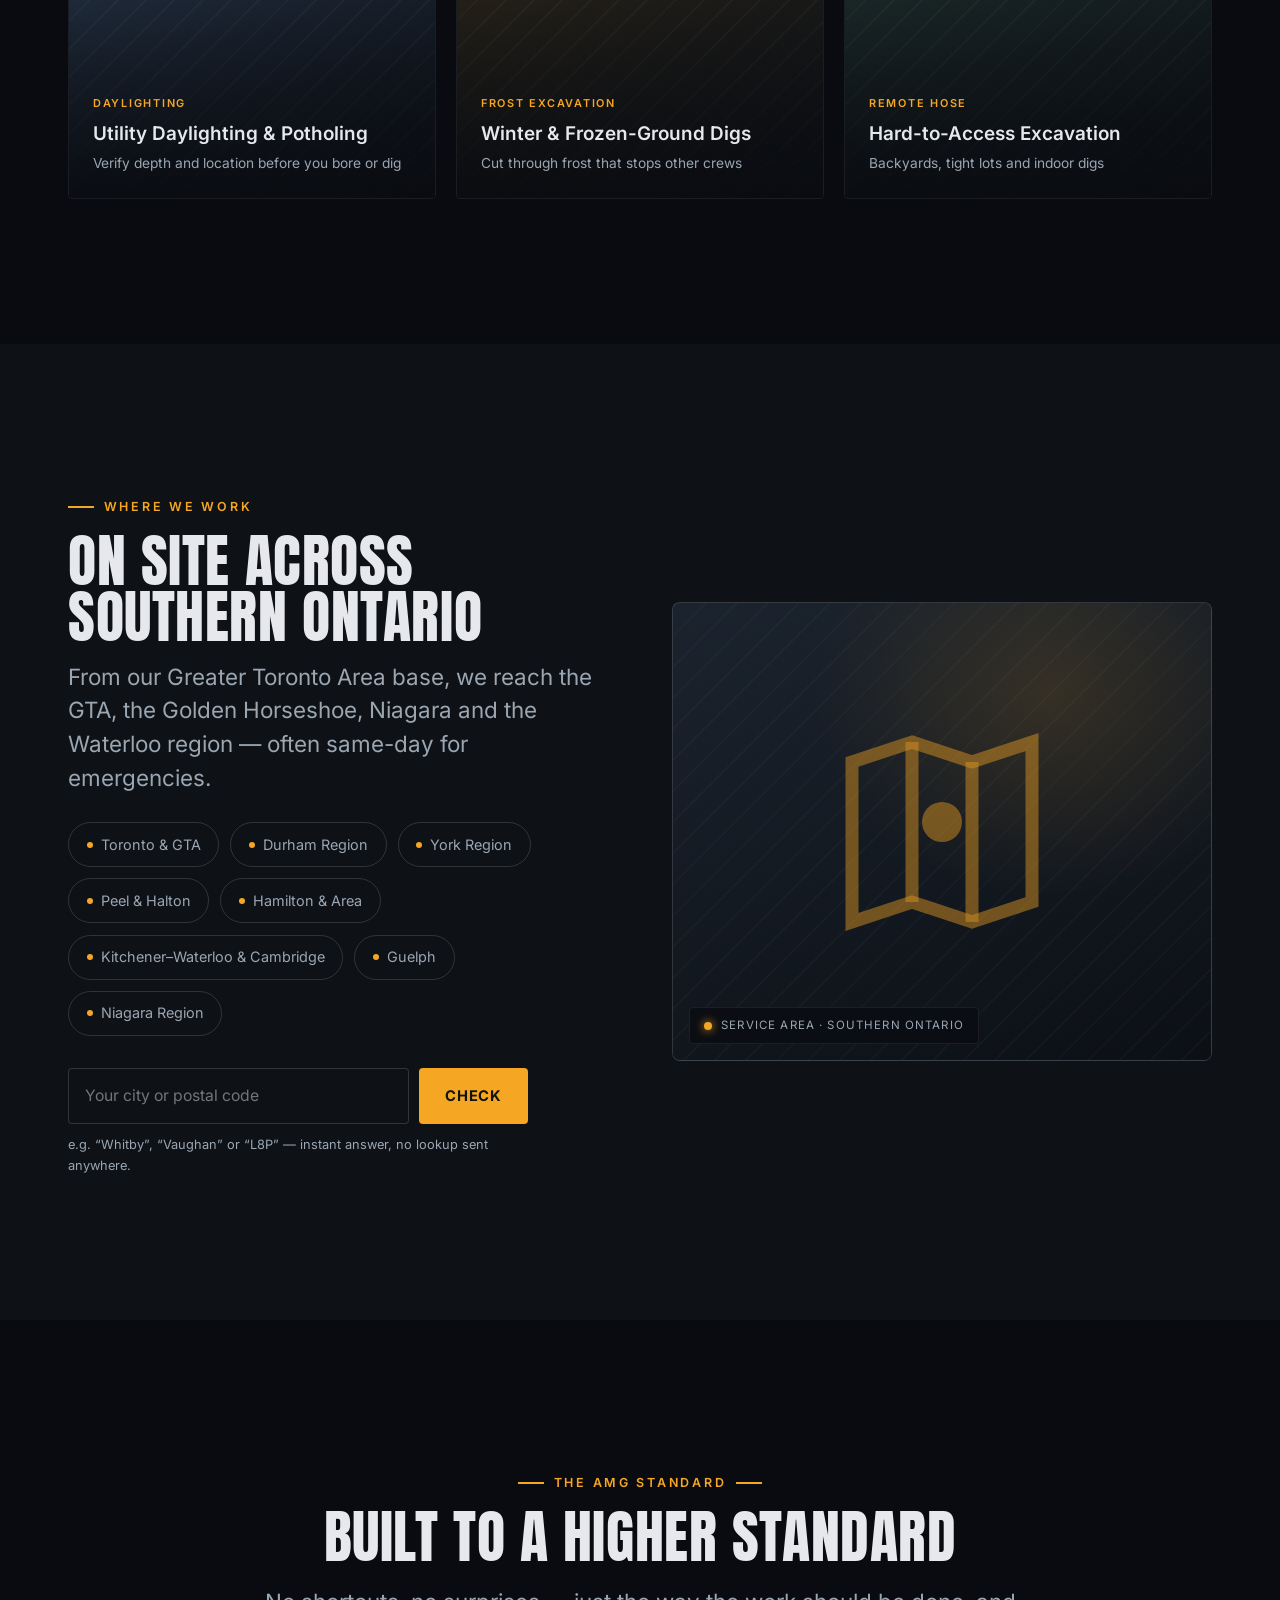
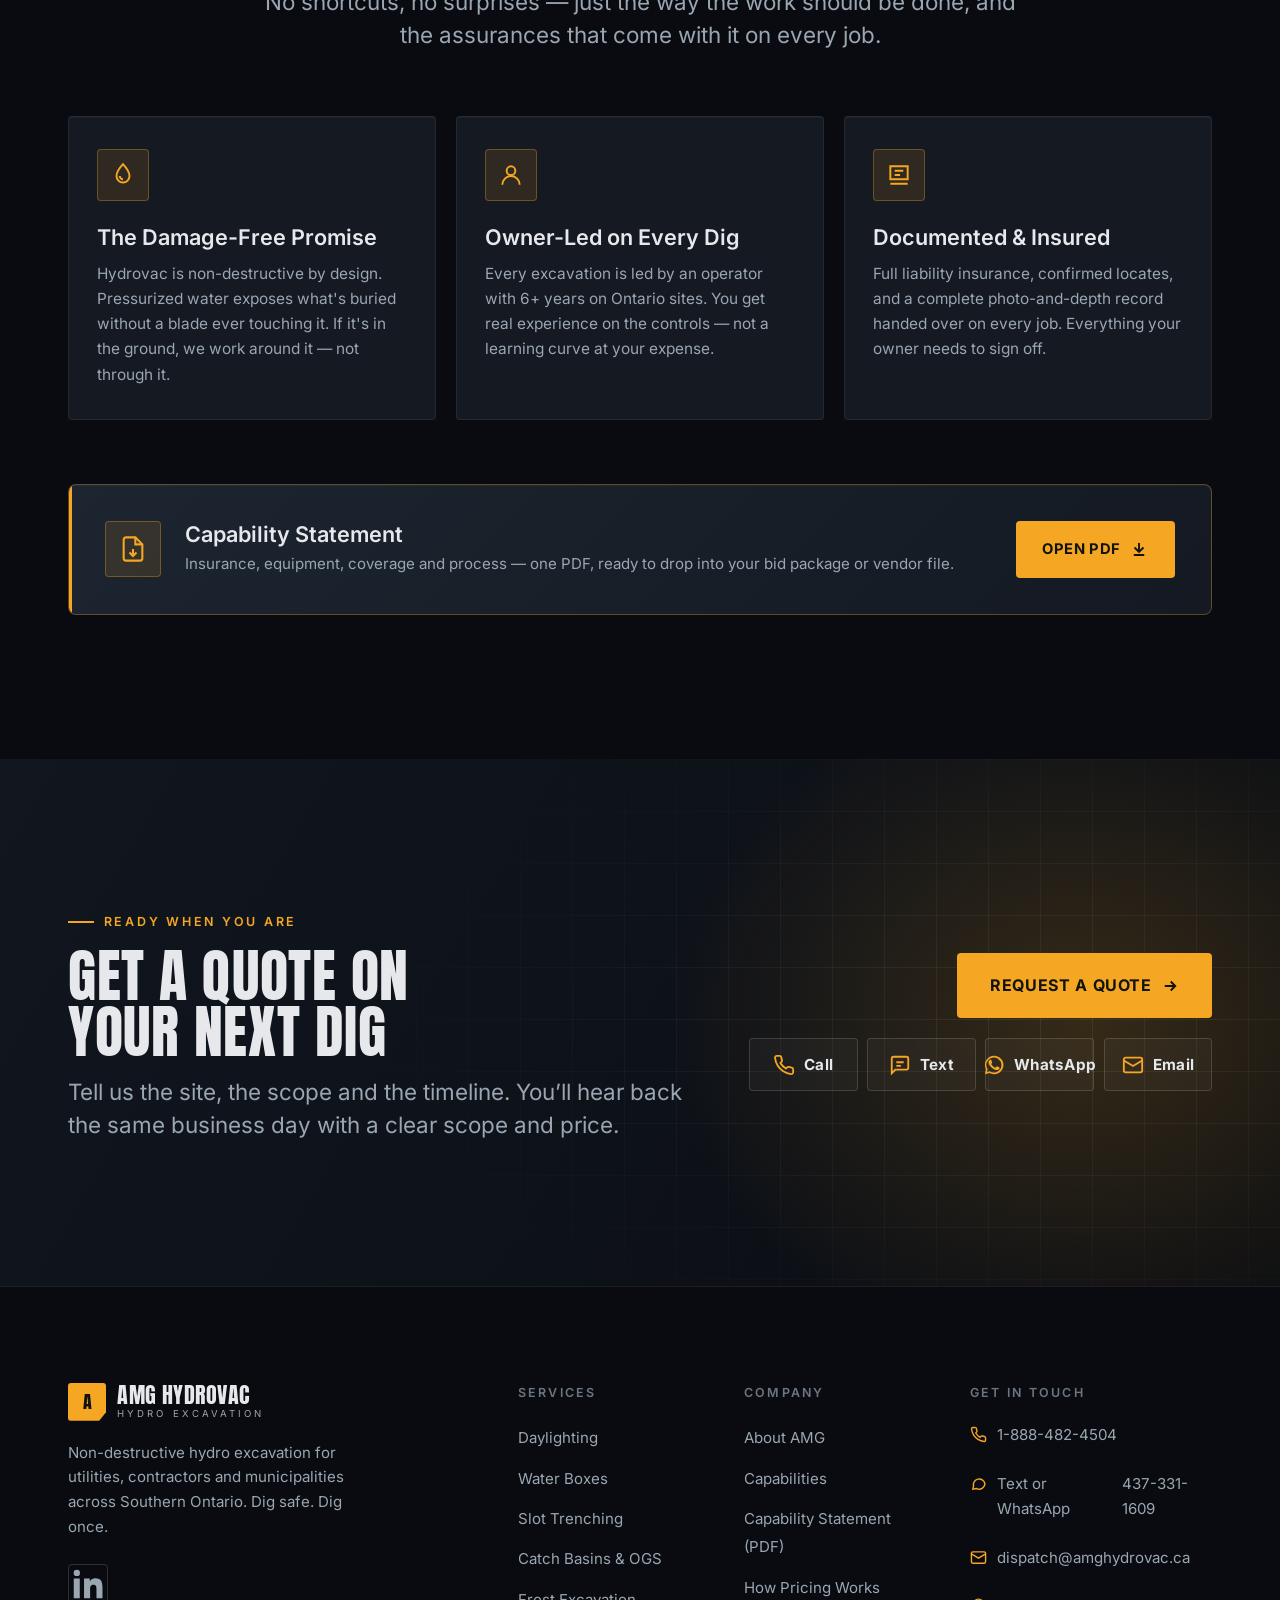
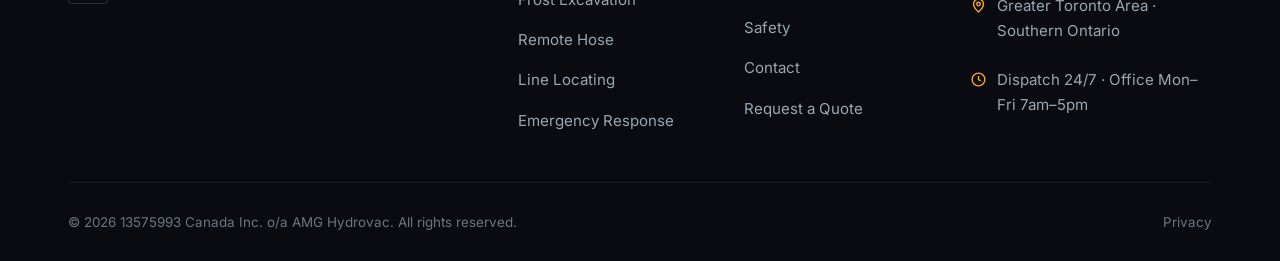
==== commit 6fadf816: "Lead email subject carries the rate-sheet number, name, service and minimum So the owner can triage " ====
--- a/index.html
+++ b/index.html
@@ -35,7 +35,7 @@
   <link rel="preload" href="assets/fonts/anton-latin.woff2" as="font" type="font/woff2" crossorigin />
   <link rel="preload" href="assets/fonts/inter-latin-var.woff2" as="font" type="font/woff2" crossorigin />
 
-  <link rel="stylesheet" href="assets/css/styles.css?v=20261012c" />
+  <link rel="stylesheet" href="assets/css/styles.css?v=20261012d" />
   <noscript><style>.reveal{opacity:1 !important;transform:none !important}</style></noscript>
 
   <script type="application/ld+json">
@@ -644,6 +644,6 @@
     <a class="sticky-bar__quote" href="contact.html">Get a Quote</a>
   </nav>
 
-  <script src="assets/js/main.js?v=20261012c" defer></script>
+  <script src="assets/js/main.js?v=20261012d" defer></script>
 </body>
 </html>
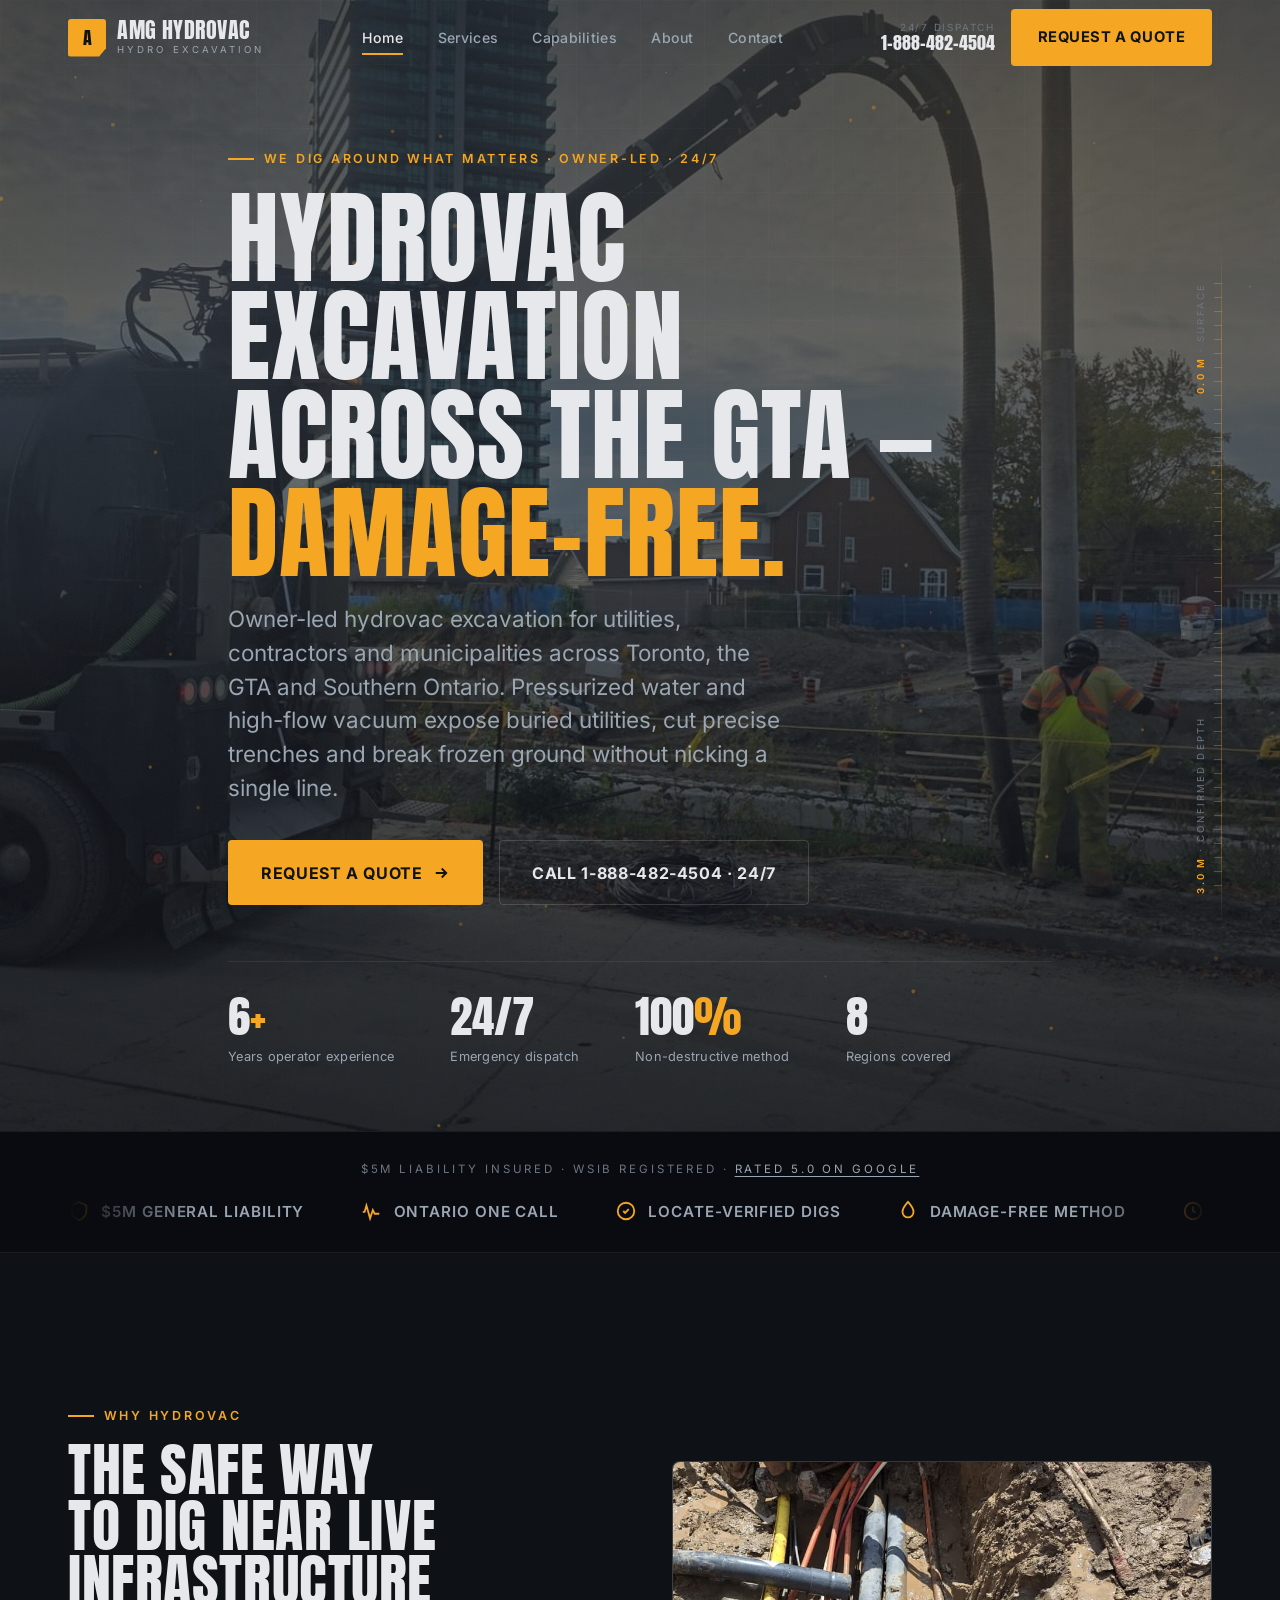
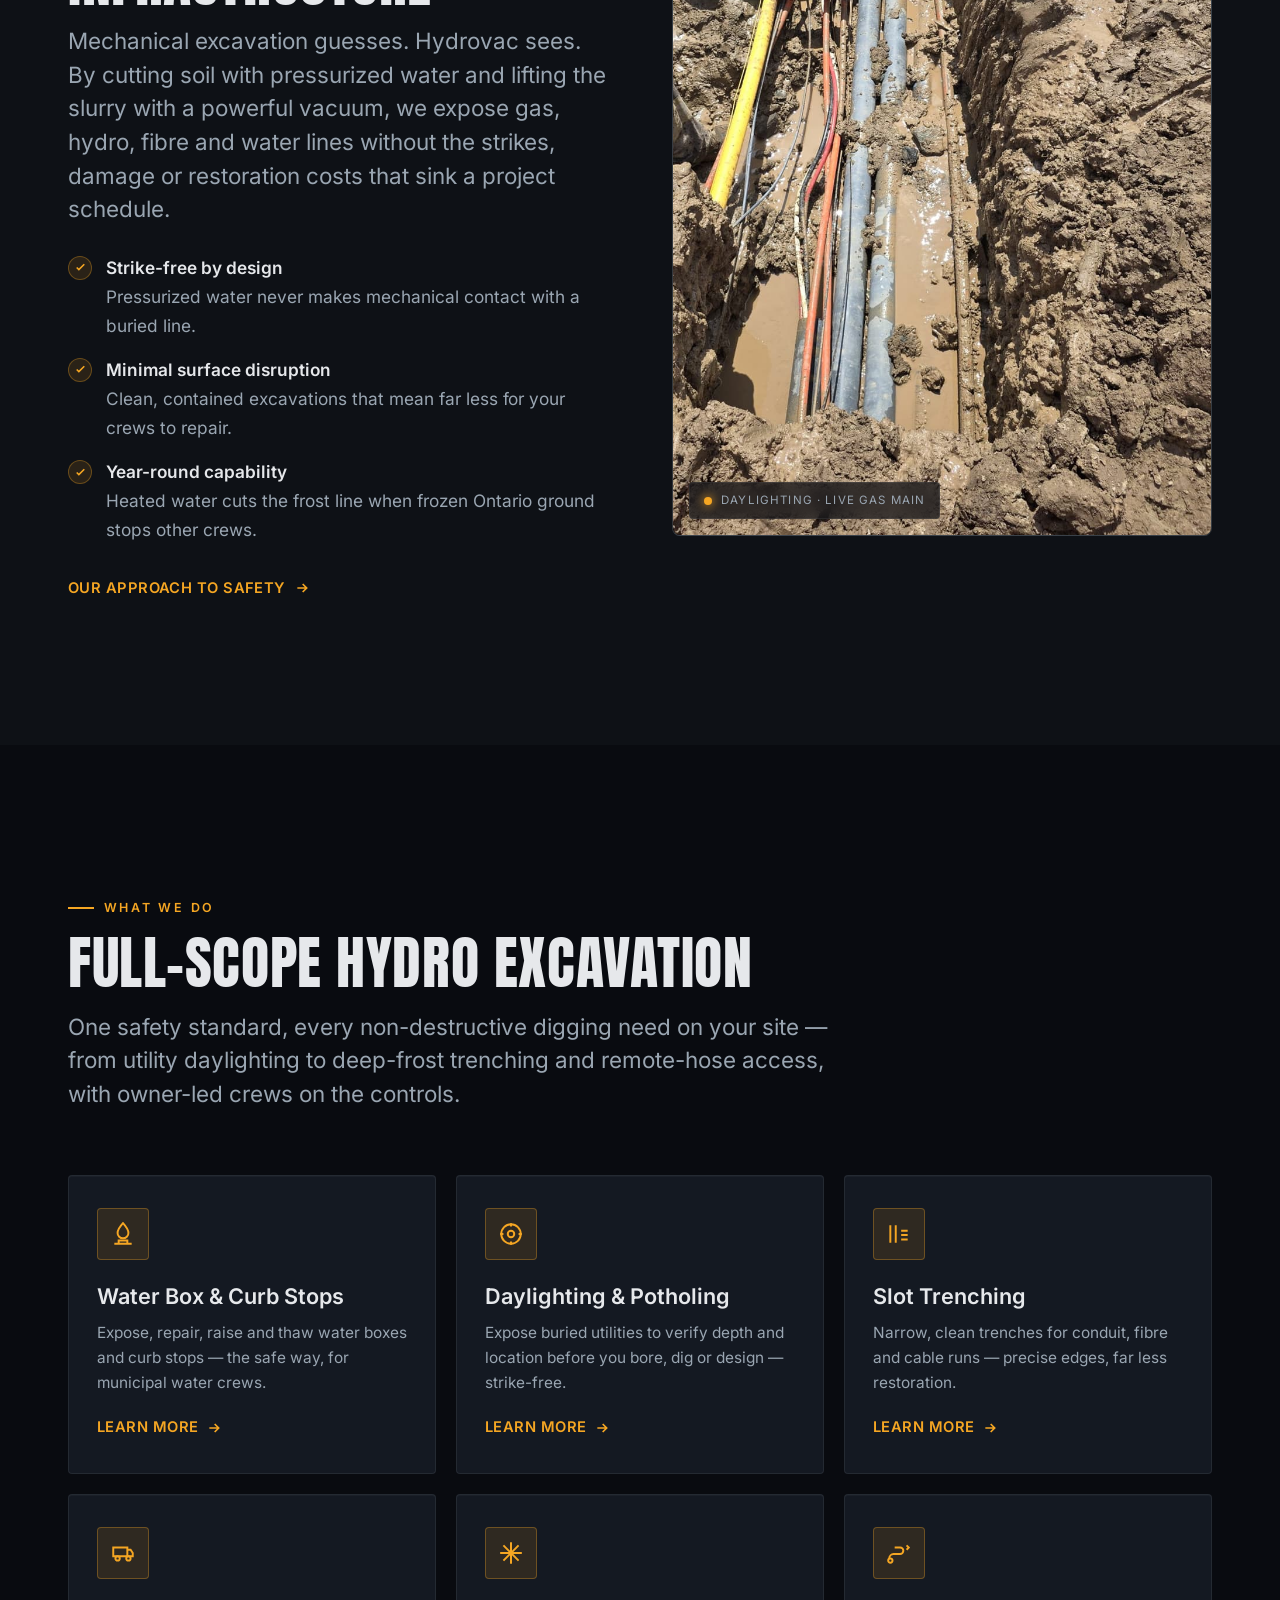
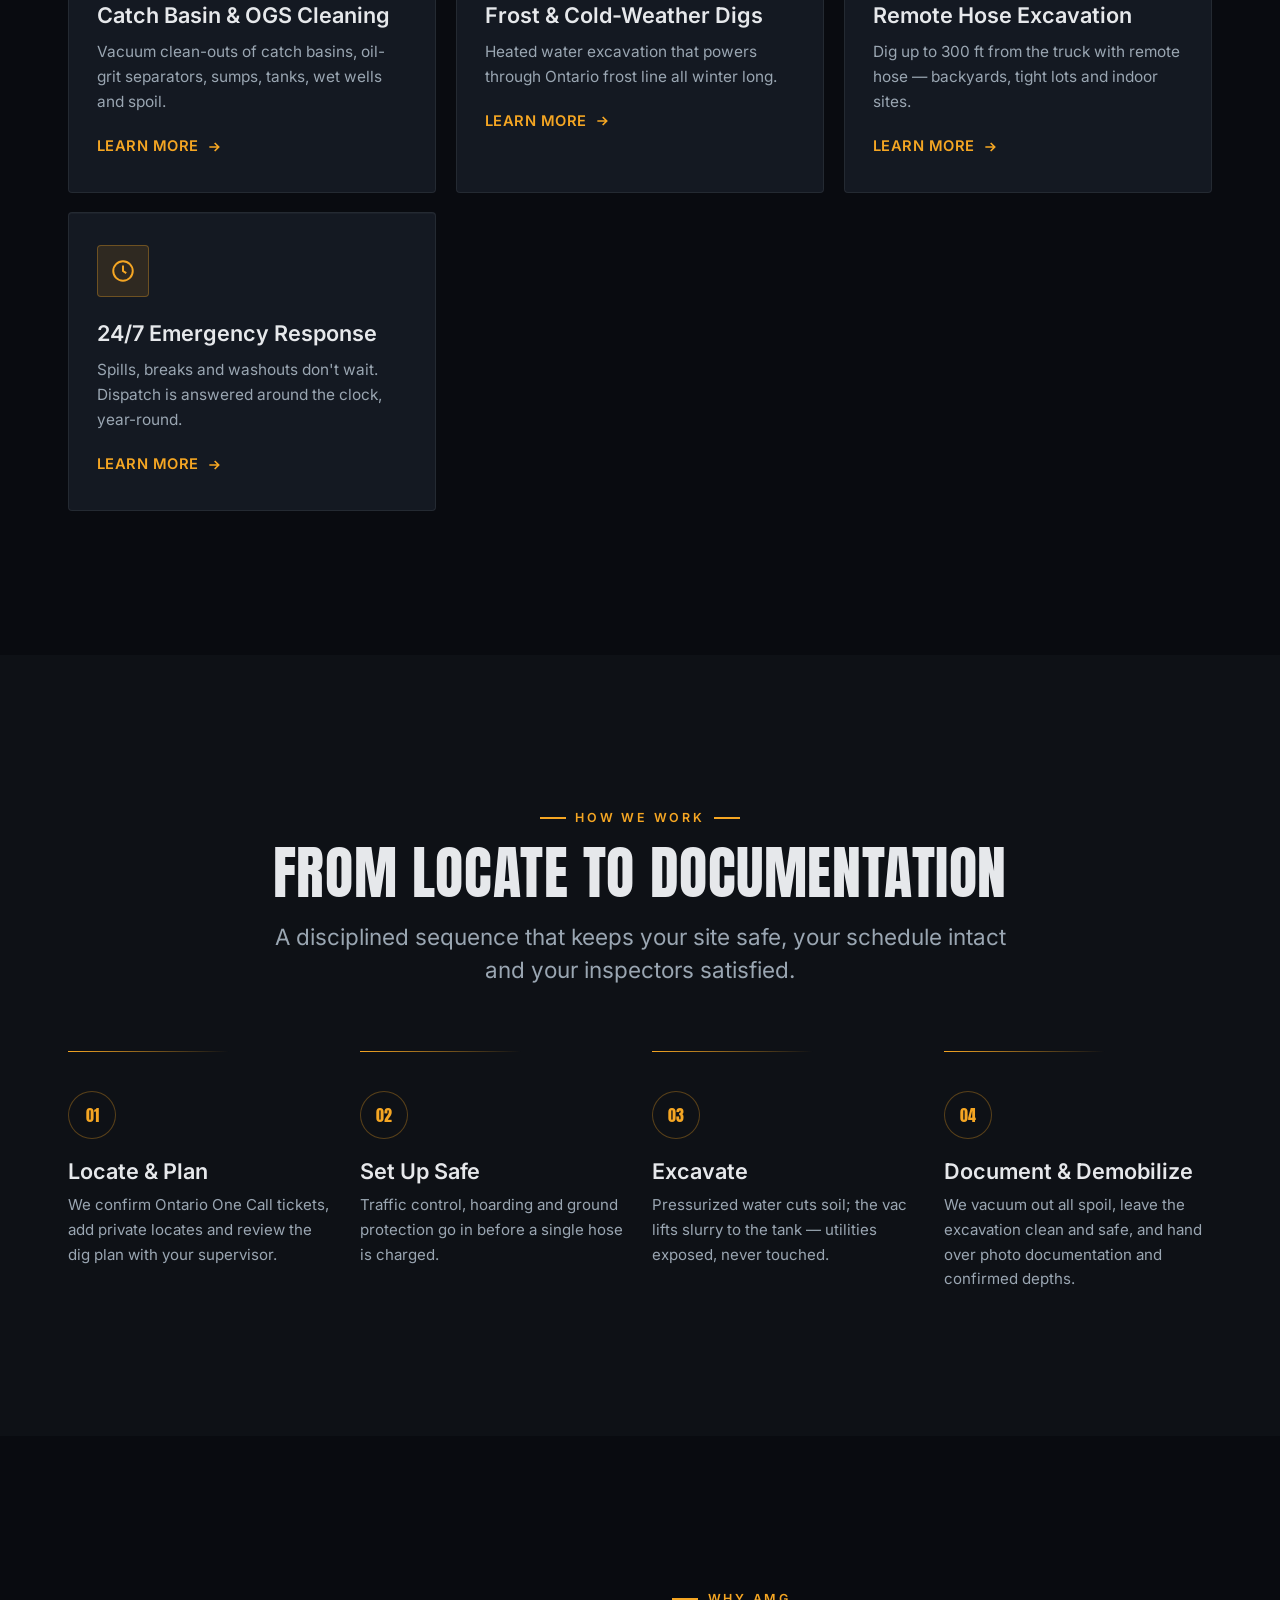
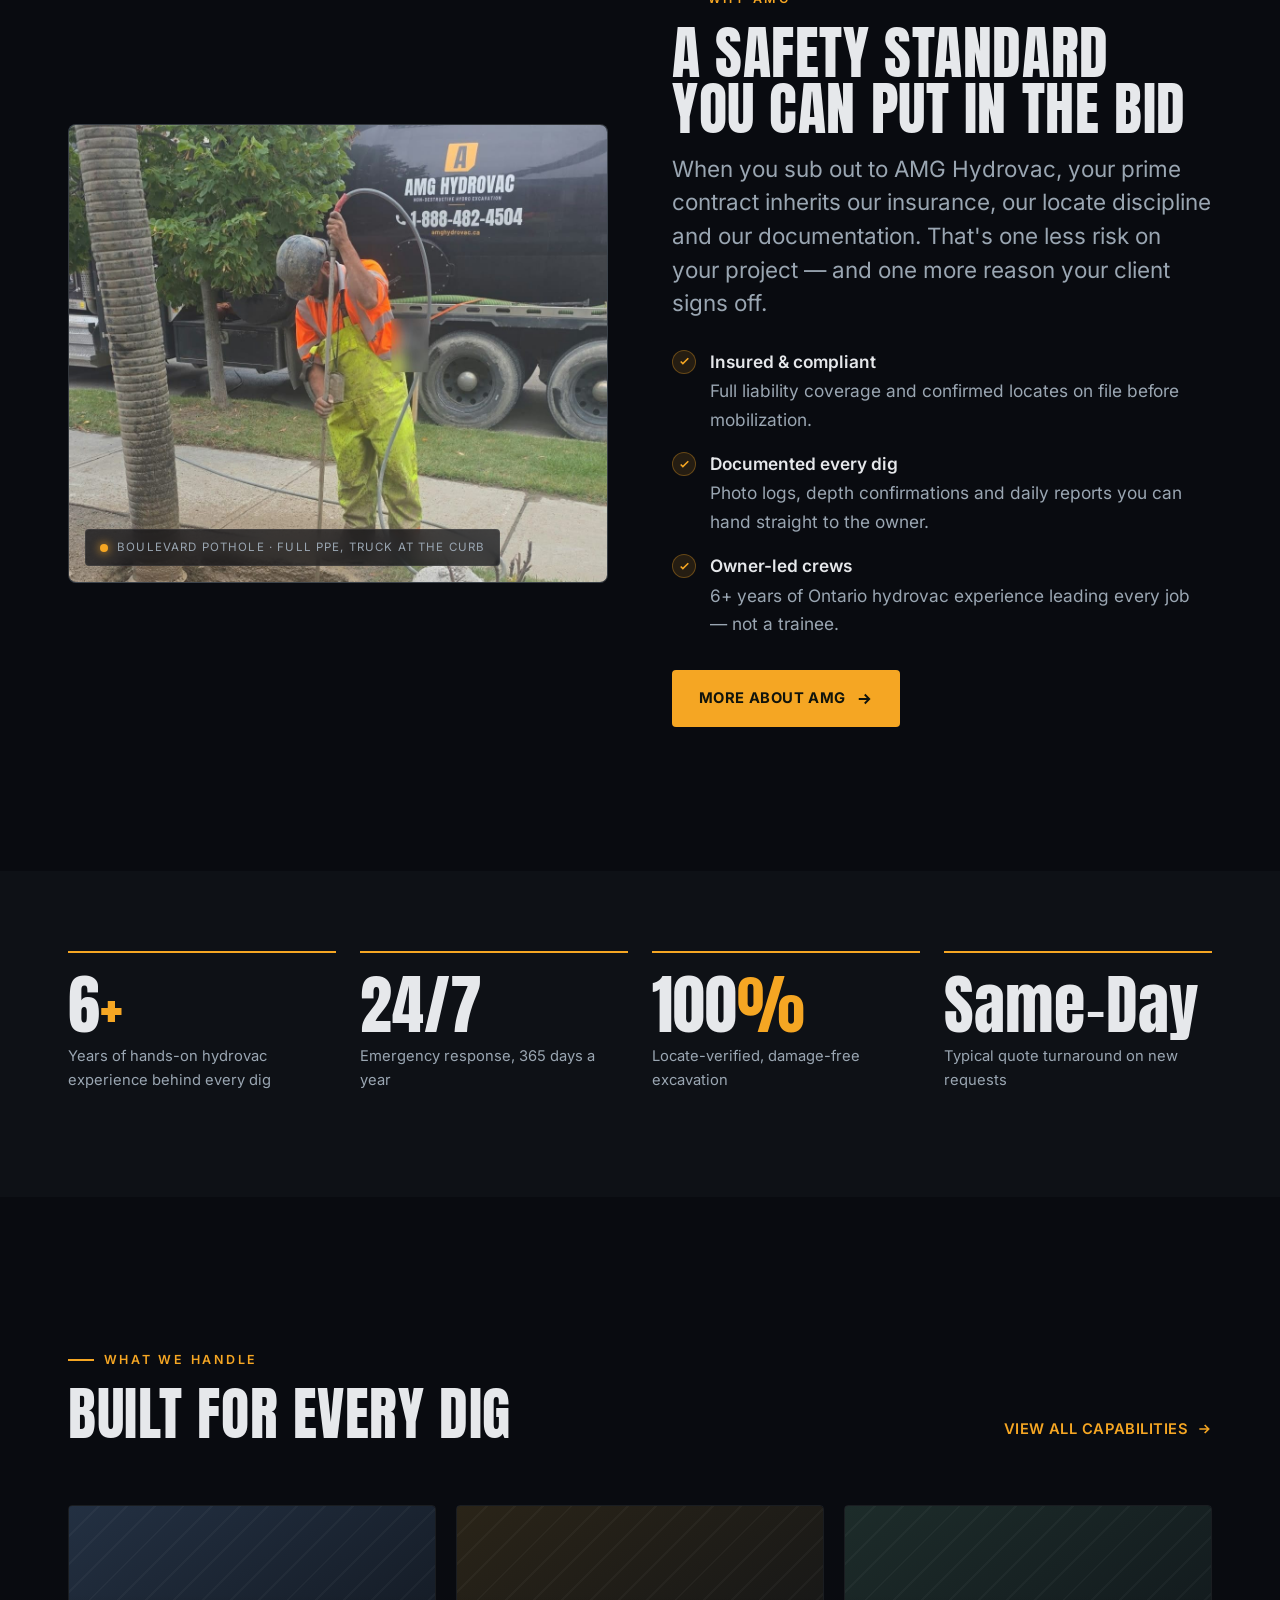
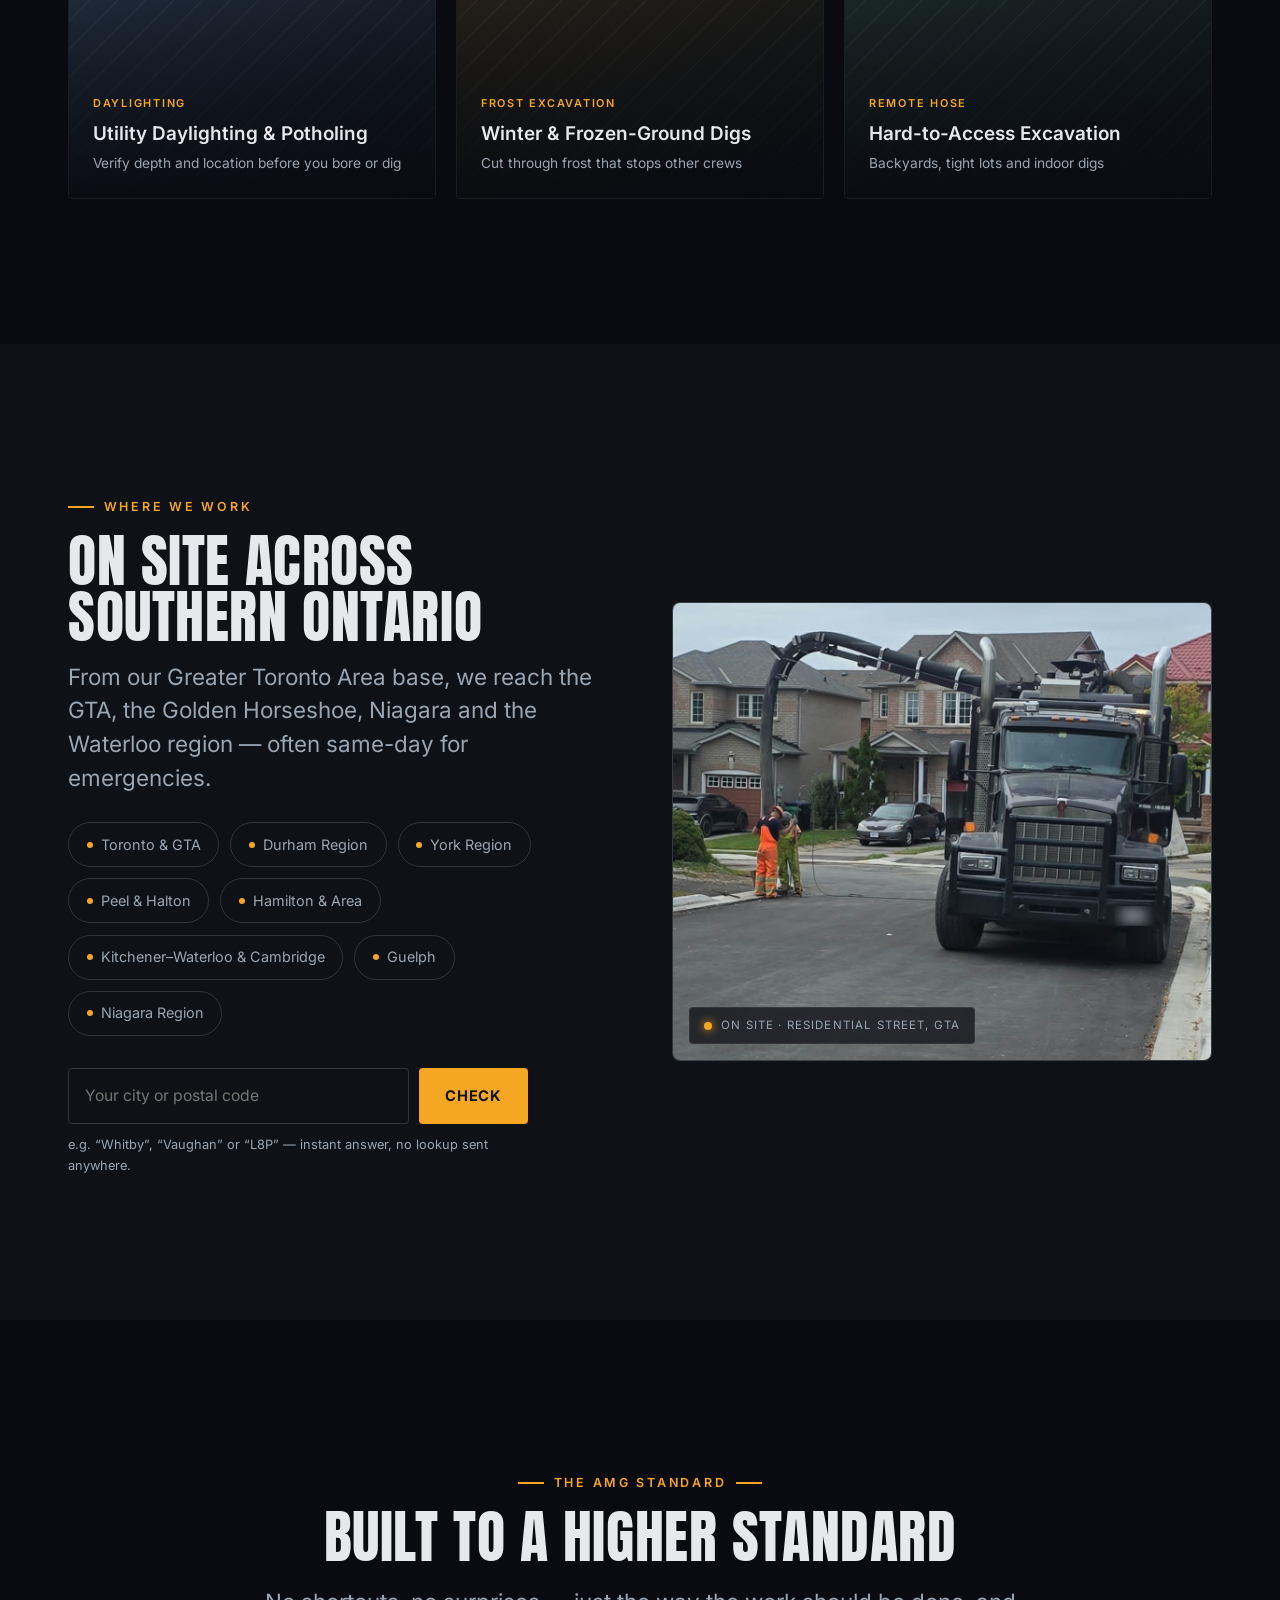
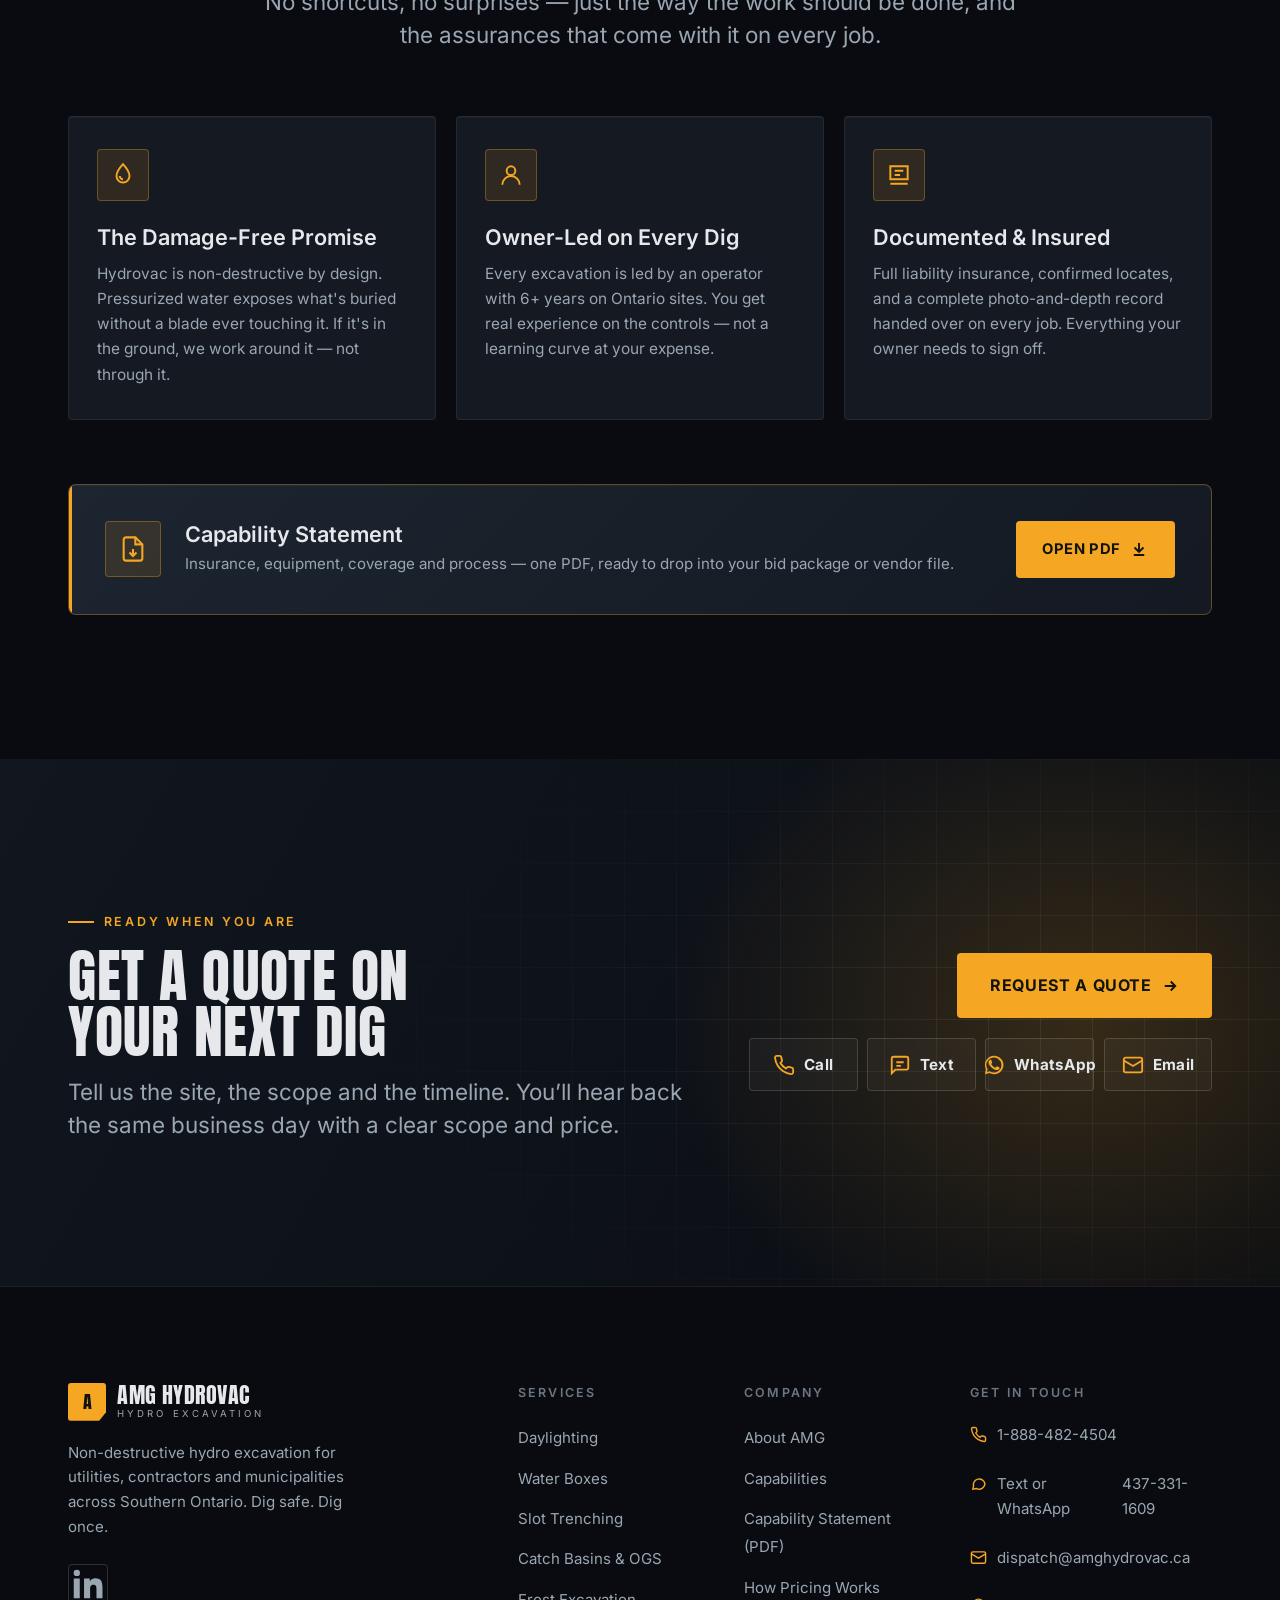
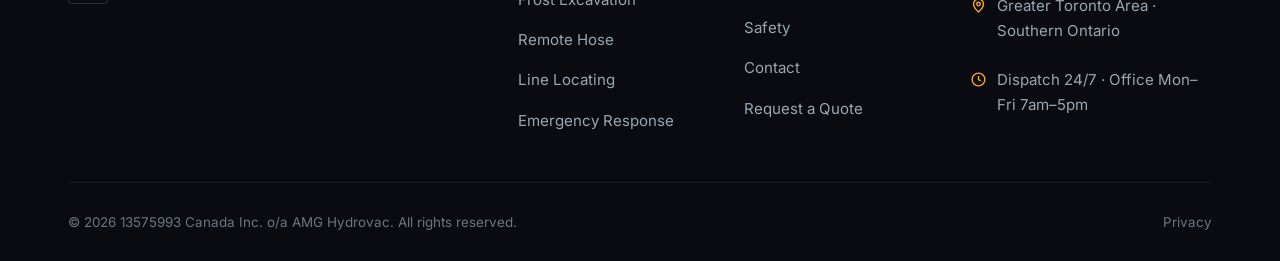
==== commit c4de6d60: "Real job photos across the site: home hero, every empty frame, gallery and four service pages - Home" ====
--- a/index.html
+++ b/index.html
@@ -34,8 +34,9 @@
 
   <link rel="preload" href="assets/fonts/anton-latin.woff2" as="font" type="font/woff2" crossorigin />
   <link rel="preload" href="assets/fonts/inter-latin-var.woff2" as="font" type="font/woff2" crossorigin />
-
-  <link rel="stylesheet" href="assets/css/styles.css?v=20261012d" />
+  <link rel="preload" as="image" href="assets/img/gallery/hero-truck-boom.jpg" fetchpriority="high" />
+
+  <link rel="stylesheet" href="assets/css/styles.css?v=20261012e" />
   <noscript><style>.reveal{opacity:1 !important;transform:none !important}</style></noscript>
 
   <script type="application/ld+json">
@@ -124,8 +125,8 @@
 
   <main id="main">
     <!-- ============ HERO ============ -->
-    <section class="hero">
-      <div class="hero__bg" data-parallax="0.12"></div>
+    <section class="hero hero--photo">
+      <div class="hero__bg" data-parallax="0.12"><img class="hero__photo" src="assets/img/gallery/hero-truck-boom.jpg" alt="" aria-hidden="true" fetchpriority="high" decoding="async" /></div>
       <div class="hero__grid"></div>
       <canvas class="hero__canvas" aria-hidden="true"></canvas>
       <div class="hero__noise" aria-hidden="true"></div>
@@ -347,10 +348,8 @@
       <div class="container split">
         <div class="reveal" data-reveal="left">
           <div class="media-frame">
-            <div class="ph">
-              <svg viewBox="0 0 24 24" fill="none" stroke="currentColor" stroke-width="1.3"><path d="M12 2l8 3.5v6c0 5-3.6 8.5-8 10.5-4.4-2-8-5.5-8-10.5v-6z"/><path d="M9 12l2 2 4-4.5"/></svg>
-            </div>
-            <span class="media-frame__label">Safety-first · locate-verified</span>
+            <img src="assets/img/gallery/potholing-boulevard.jpg" alt="AMG operator in a hard hat and hi-vis working the hydrovac wand in a boulevard pothole, the AMG Hydrovac truck parked at the curb behind him" loading="lazy" decoding="async" />
+            <span class="media-frame__label">Boulevard pothole · full PPE, truck at the curb</span>
           </div>
         </div>
         <div class="reveal" data-reveal="right" data-delay="2">
@@ -476,10 +475,8 @@
         </div>
         <div class="reveal" data-reveal="right" data-delay="2">
           <div class="media-frame">
-            <div class="ph">
-              <svg viewBox="0 0 24 24" fill="none" stroke="currentColor" stroke-width="1.3"><path d="M9 3l6 2 6-2v16l-6 2-6-2-6 2V5z"/><path d="M9 3v16M15 5v16"/><circle cx="12" cy="11" r="2" fill="currentColor" stroke="none"/></svg>
-            </div>
-            <span class="media-frame__label">Service area · Southern Ontario</span>
+            <img src="assets/img/gallery/truck-residential-street.jpg" alt="AMG Hydrovac truck parked on a residential street with its boom extended to a crew excavating at the curb" loading="lazy" decoding="async" />
+            <span class="media-frame__label">On site · residential street, GTA</span>
           </div>
         </div>
       </div>
@@ -644,6 +641,6 @@
     <a class="sticky-bar__quote" href="contact.html">Get a Quote</a>
   </nav>
 
-  <script src="assets/js/main.js?v=20261012d" defer></script>
+  <script src="assets/js/main.js?v=20261012e" defer></script>
 </body>
 </html>
--- a/assets/css/styles.css
+++ b/assets/css/styles.css
@@ -421,6 +421,15 @@
     radial-gradient(70% 60% at 15% 90%, rgba(40,80,120,0.18), transparent 60%),
     linear-gradient(180deg, #0a0d12 0%, #11161f 60%, #0a0d12 100%);
 }
+/* Real photo behind the home hero (gradient overlay keeps the text readable) */
+.hero__photo { position: absolute; inset: 0; width: 100%; height: 100%; object-fit: cover; object-position: 62% 45%; z-index: -1; }
+.hero--photo .hero__bg::before {
+  background:
+    radial-gradient(60% 50% at 75% 25%, rgba(245,166,35,0.10), transparent 60%),
+    linear-gradient(180deg, rgba(10,13,18,0.82) 0%, rgba(14,18,25,0.56) 50%, rgba(10,13,18,0.94) 100%);
+}
+.hero--photo .hero__grid { opacity: 0.22; }
+@media (max-width: 640px) { .hero__photo { object-position: 68% 50%; } }
 .hero__grid {
   position: absolute; inset: 0; z-index: -2; opacity: 0.5;
   background-image:
@@ -558,6 +567,7 @@
   background: linear-gradient(145deg, var(--surface-3), var(--surface));
 }
 .media-frame--tall { aspect-ratio: 4 / 5; }
+.media-frame--wide { aspect-ratio: 16 / 9; }
 .media-frame img { position: absolute; inset: 0; width: 100%; height: 100%; object-fit: cover; z-index: 1; }
 .media-frame__label {
   position: absolute; left: 1rem; bottom: 1rem; z-index: 3;
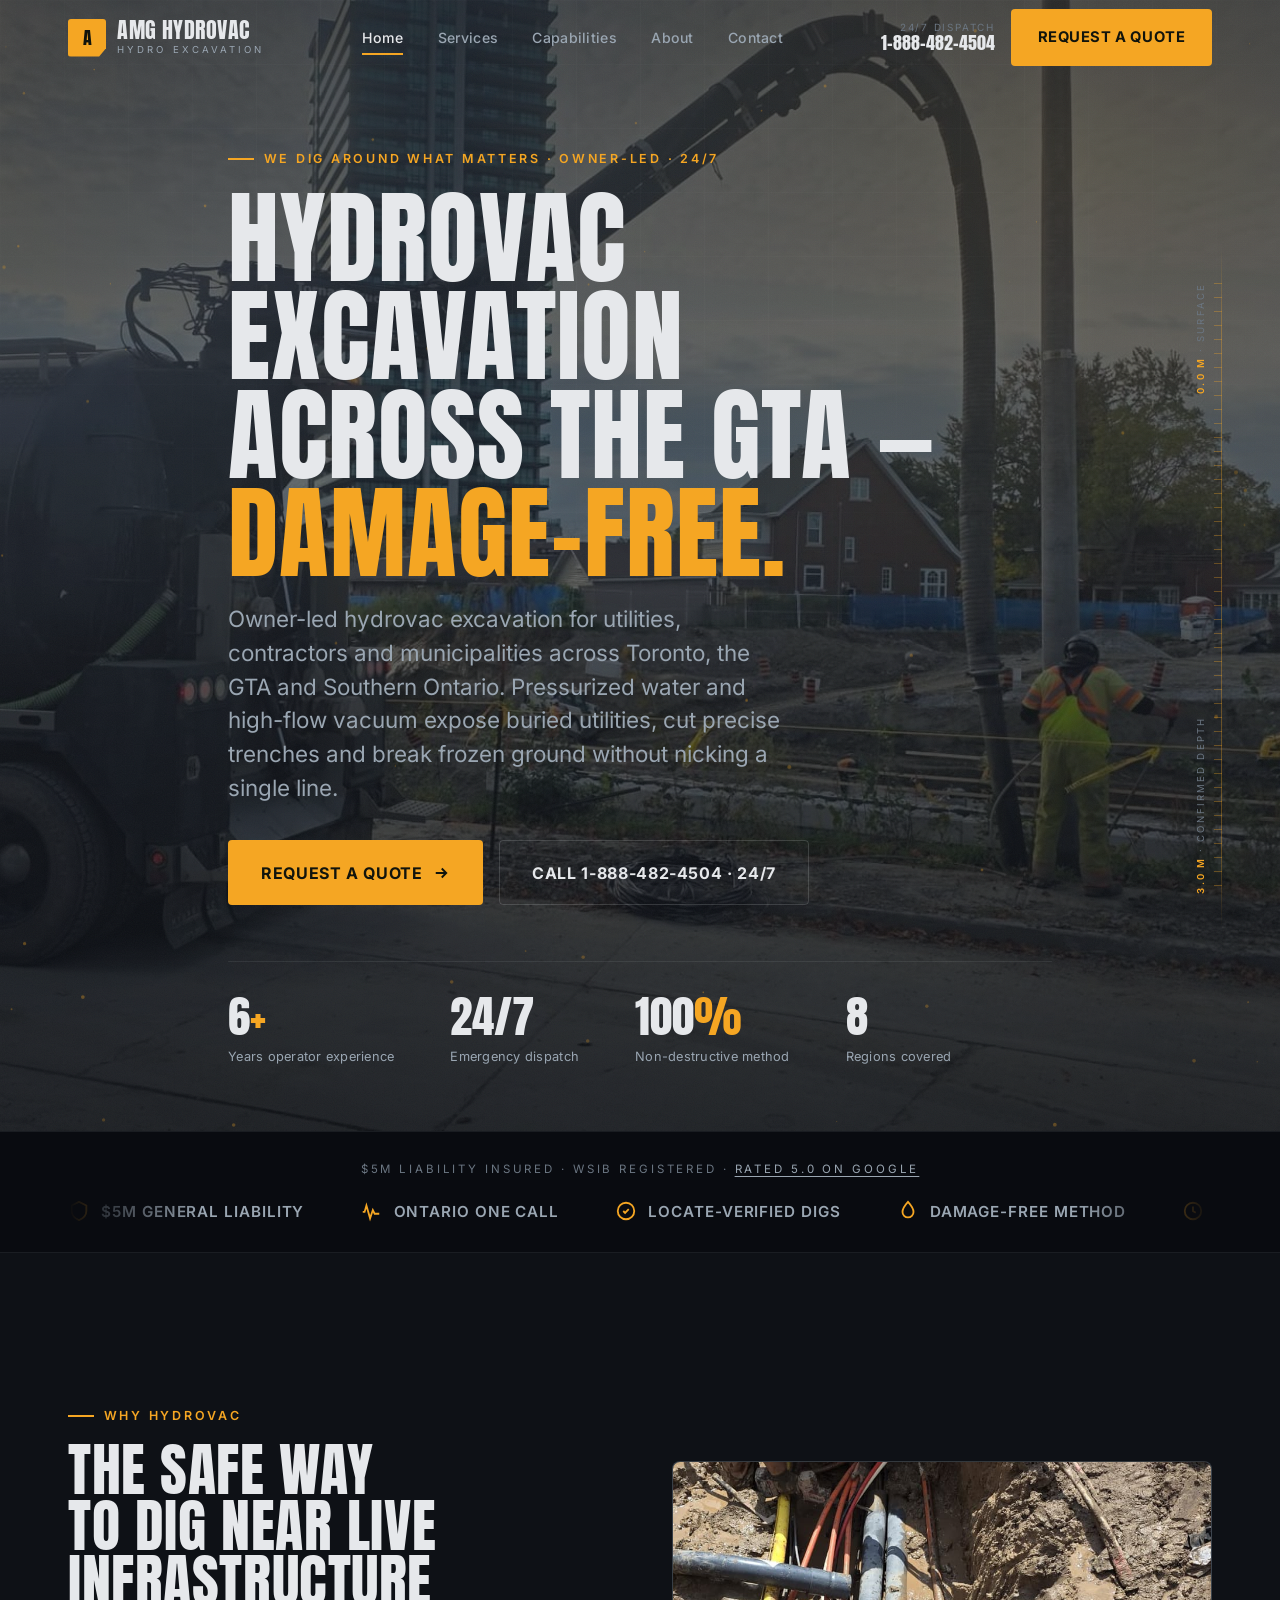
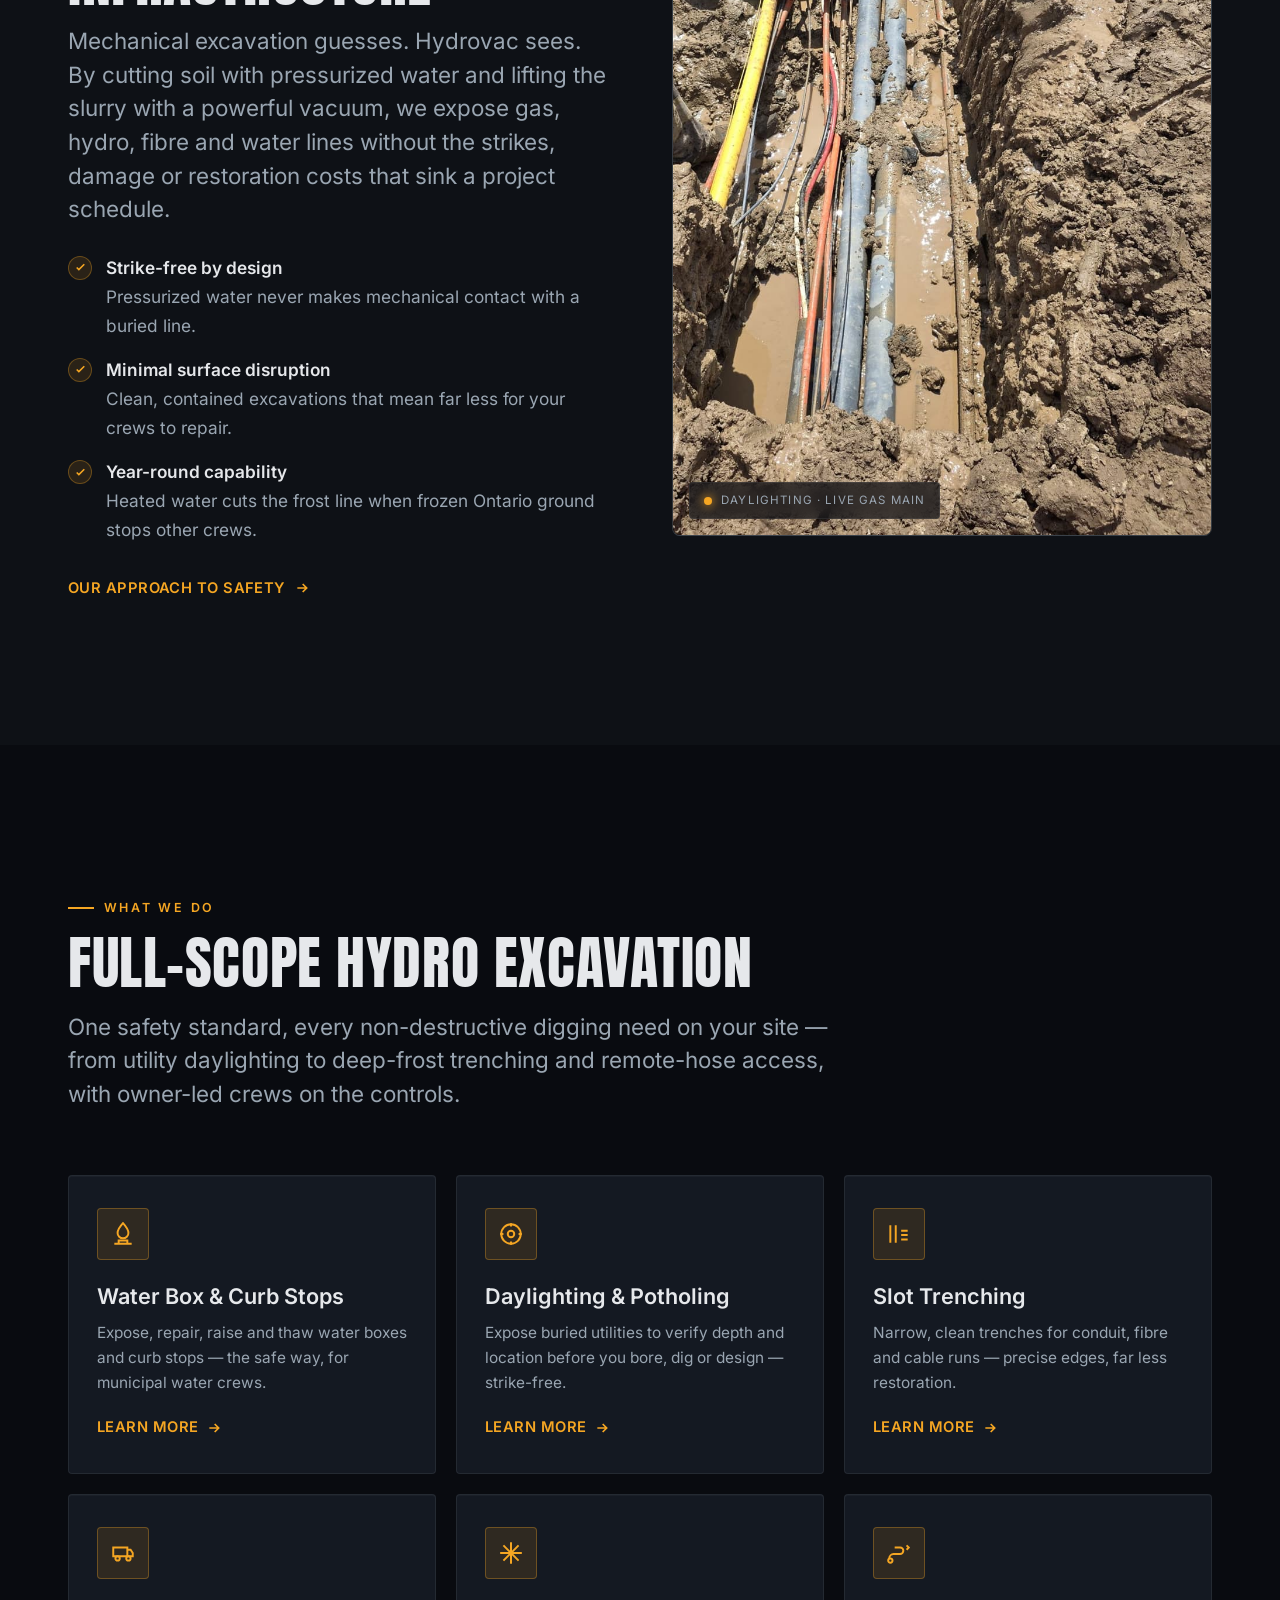
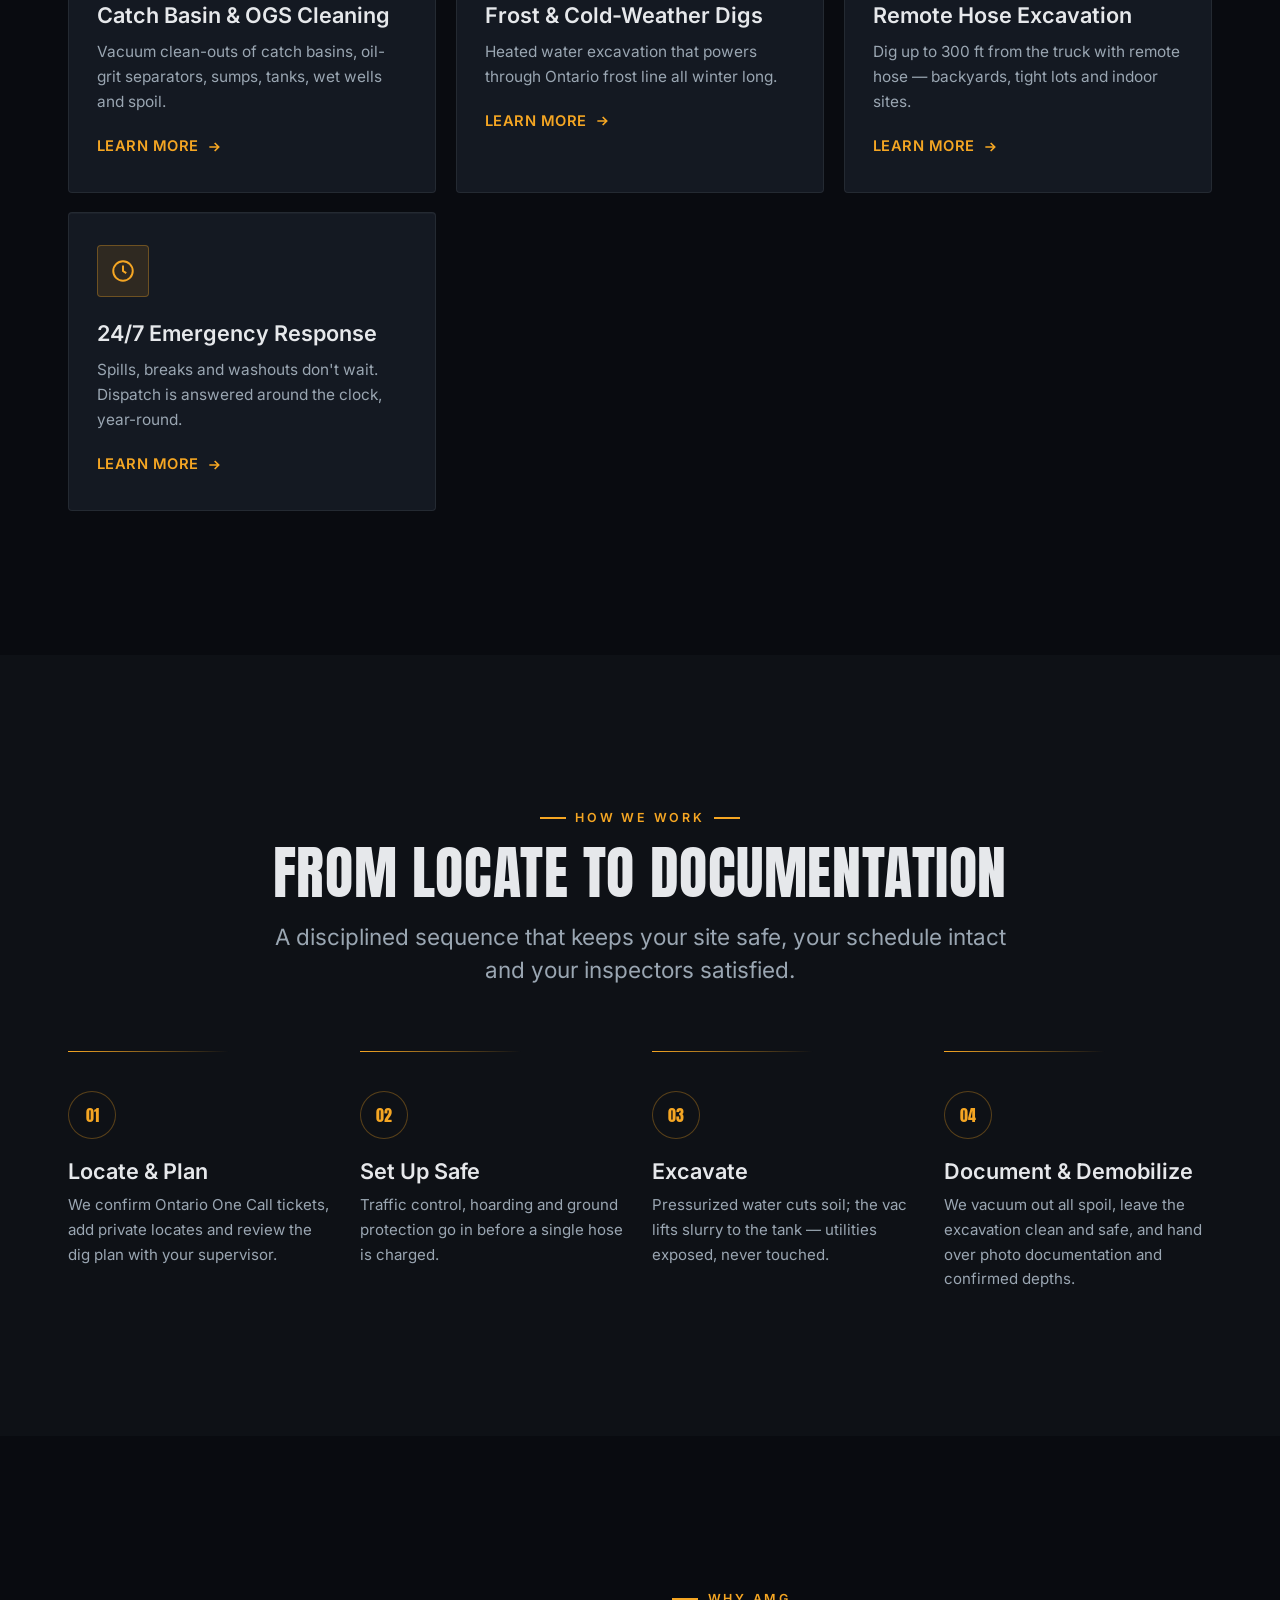
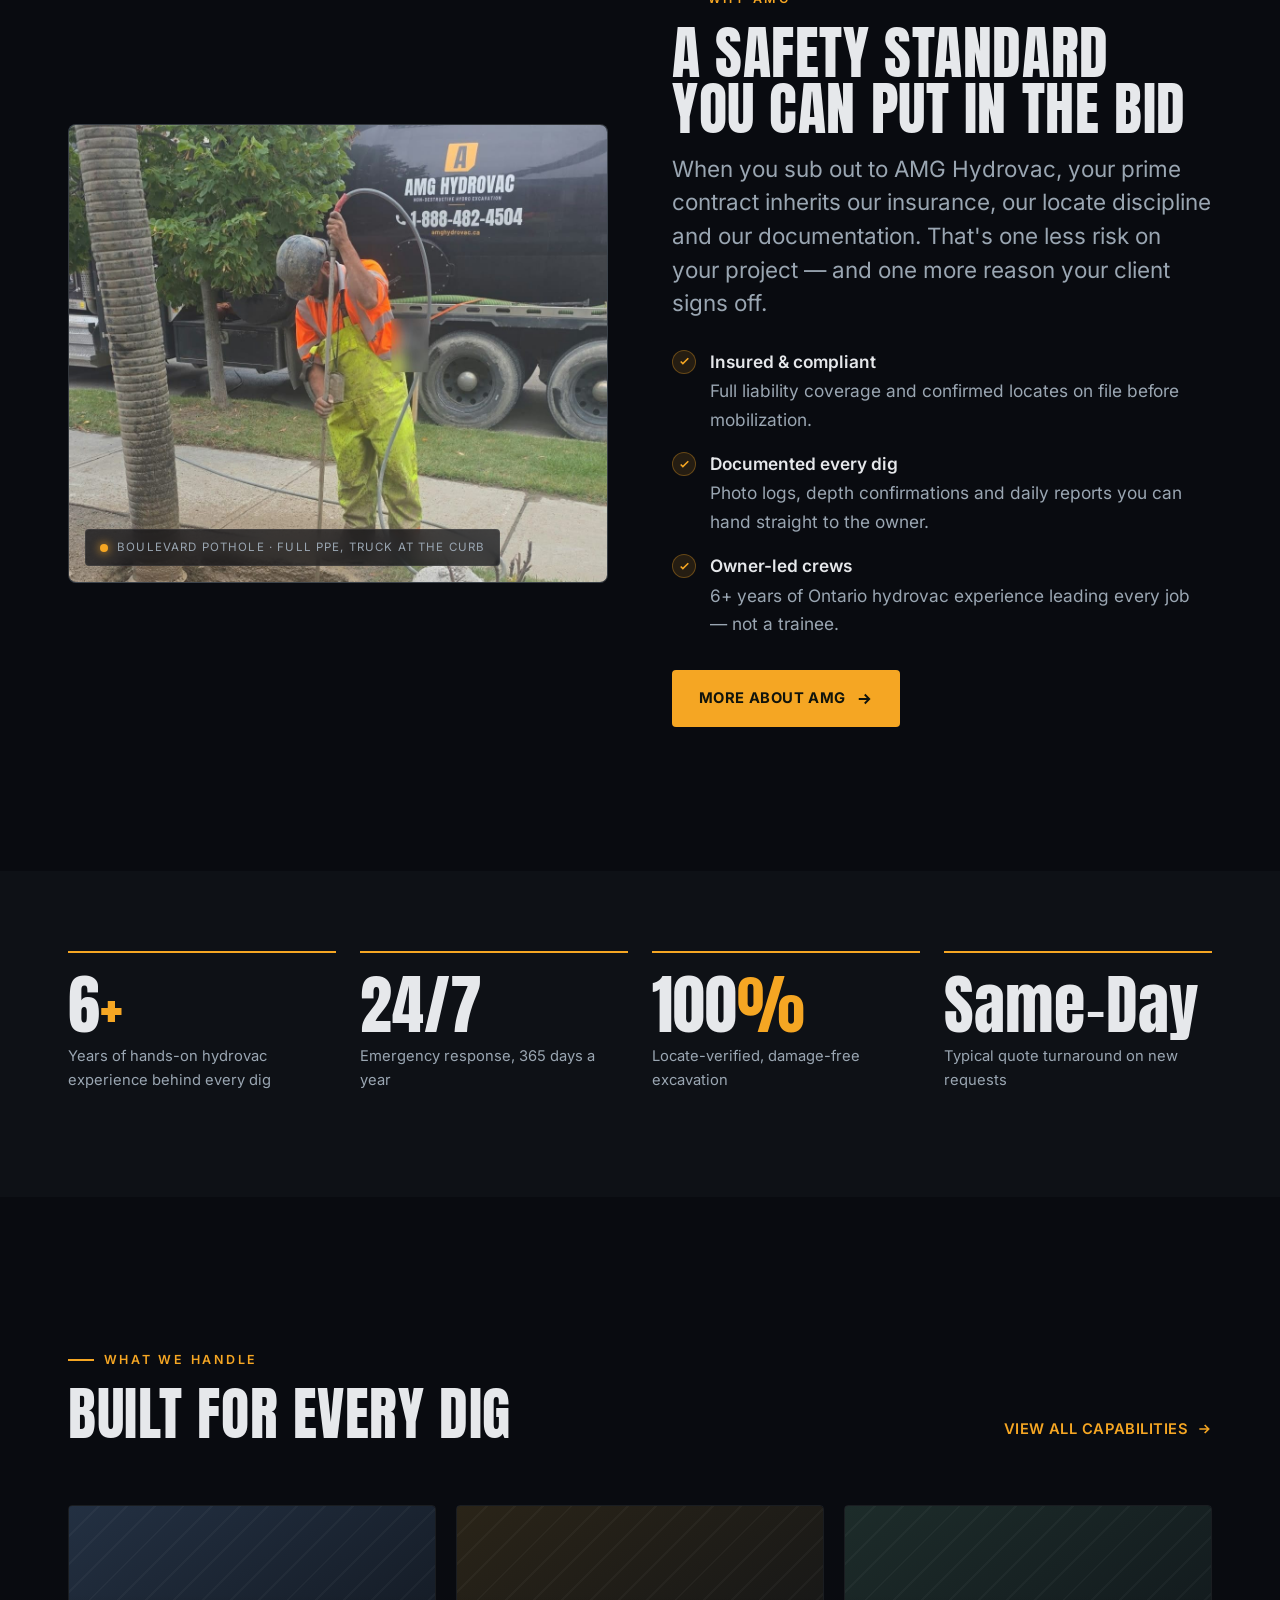
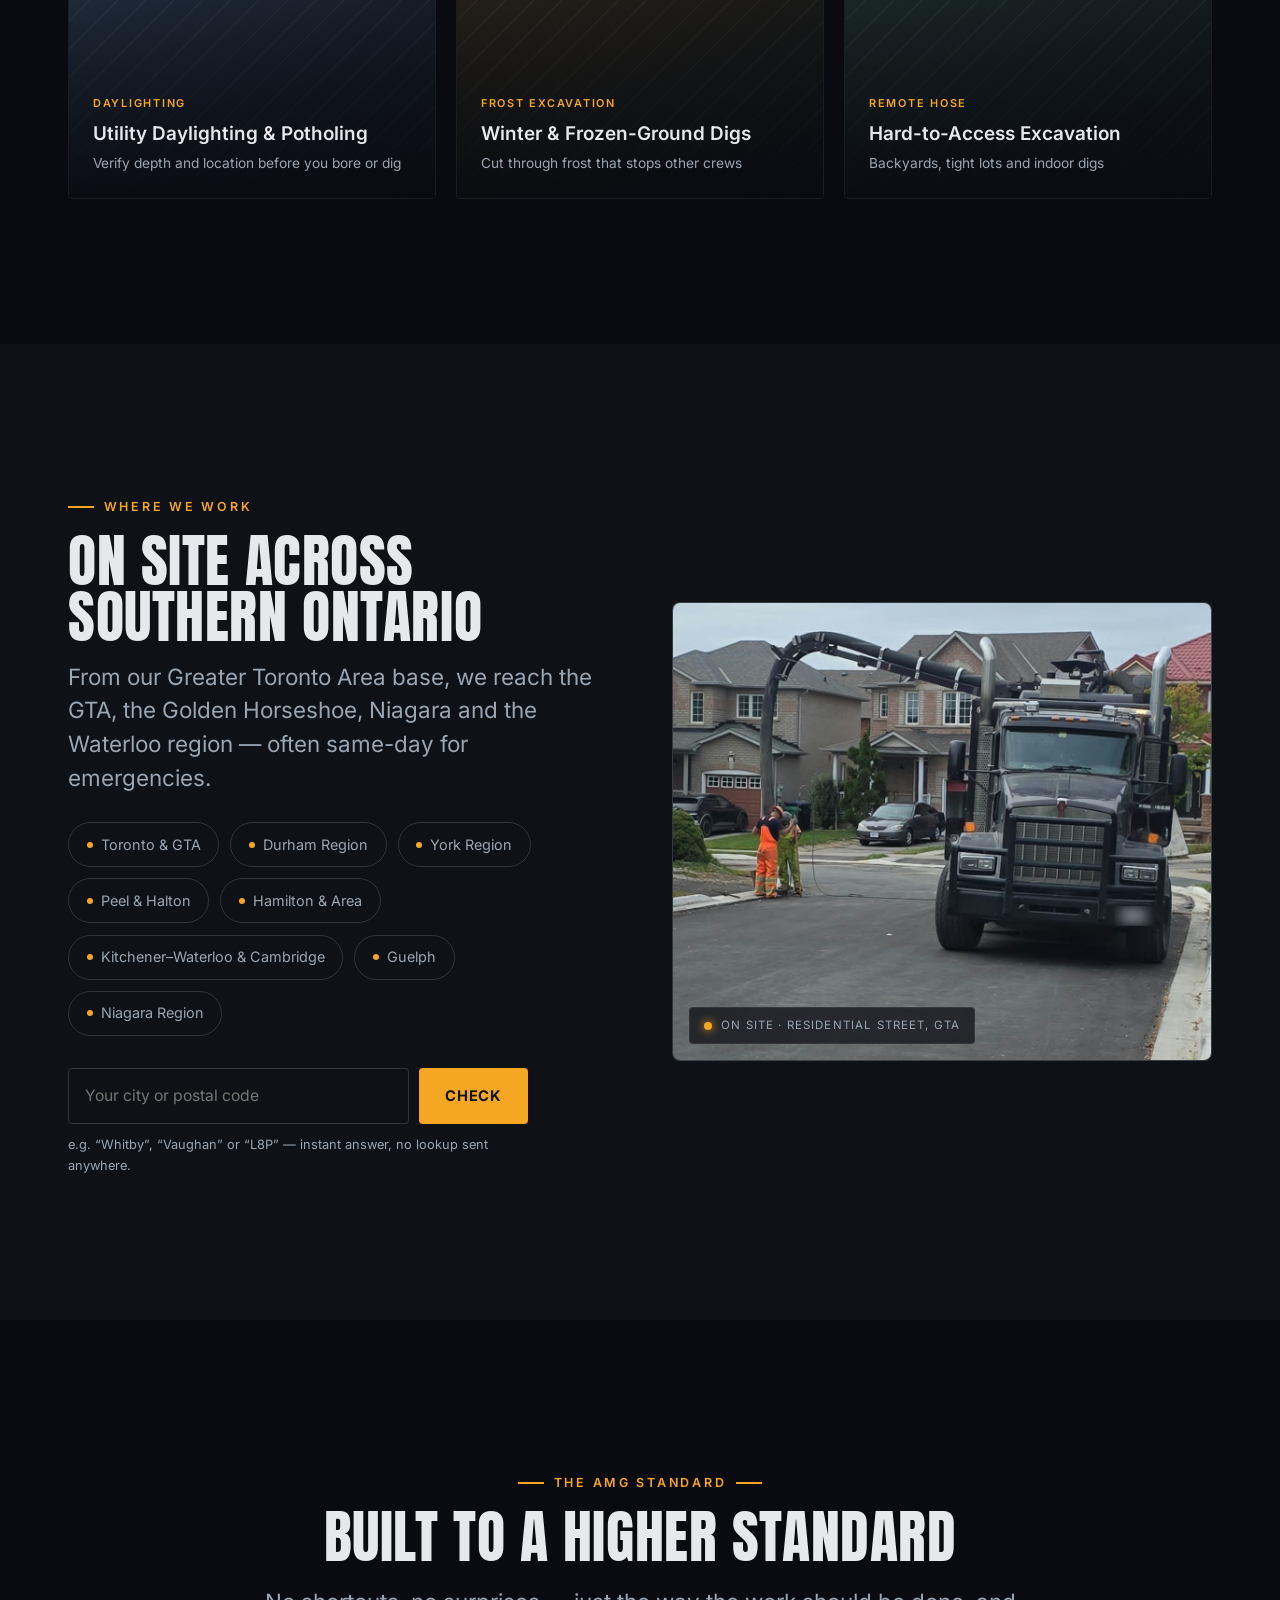
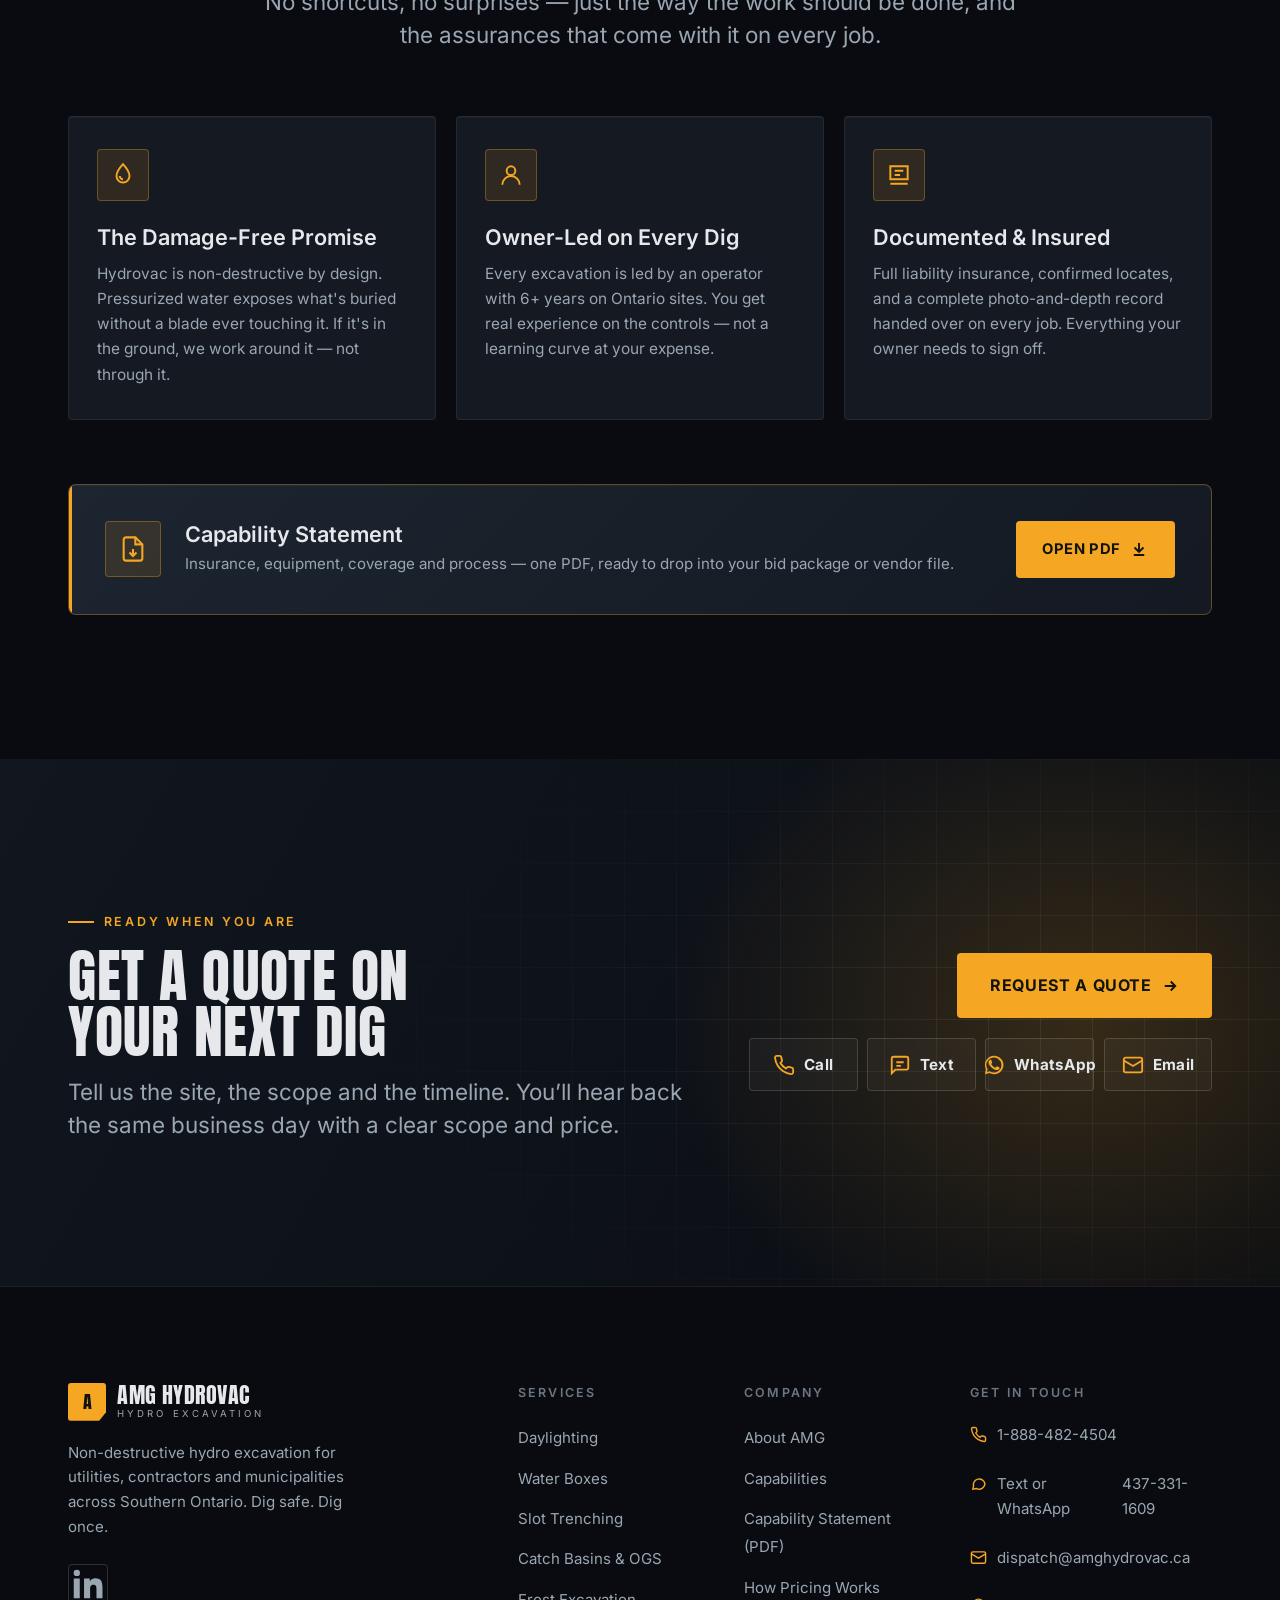
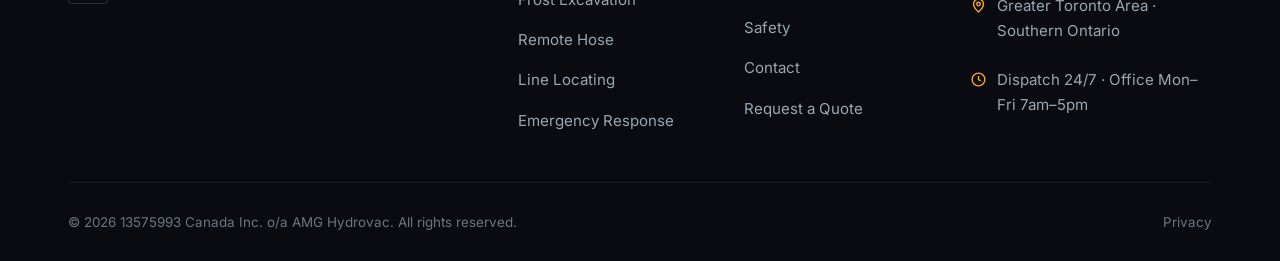
==== commit c1bb0ced: "Contact callout: short description plus the Call / Text / WhatsApp / Email icon buttons Same compone" ====
--- a/index.html
+++ b/index.html
@@ -36,7 +36,7 @@
   <link rel="preload" href="assets/fonts/inter-latin-var.woff2" as="font" type="font/woff2" crossorigin />
   <link rel="preload" as="image" href="assets/img/gallery/hero-truck-boom.jpg" fetchpriority="high" />
 
-  <link rel="stylesheet" href="assets/css/styles.css?v=20261012e" />
+  <link rel="stylesheet" href="assets/css/styles.css?v=20261012f" />
   <noscript><style>.reveal{opacity:1 !important;transform:none !important}</style></noscript>
 
   <script type="application/ld+json">
@@ -641,6 +641,6 @@
     <a class="sticky-bar__quote" href="contact.html">Get a Quote</a>
   </nav>
 
-  <script src="assets/js/main.js?v=20261012e" defer></script>
+  <script src="assets/js/main.js?v=20261012f" defer></script>
 </body>
 </html>
--- a/assets/css/styles.css
+++ b/assets/css/styles.css
@@ -316,6 +316,11 @@
 .form-callout strong { color: var(--amber); }
 .form-callout a { color: var(--text); font-weight: 700; text-decoration: underline; text-underline-offset: 3px; }
 .form-callout a:hover { color: var(--amber); }
+.form-callout--book { padding: 1rem 1.1rem 1.1rem; }
+.form-callout--book p { margin: 0; }
+.form-callout--book .book-row { margin-top: 0.85rem; }
+.form-callout--book .book-btn { background: rgba(14,17,22,0.55); }
+.form-callout--book .book-btn:hover { background: rgba(14,17,22,0.8); }
 
 /* Instant estimate panel (contact.html success state) */
 .estimate { margin-top: 1.75rem; text-align: left; border: 1px solid var(--line-strong); border-radius: var(--radius); background: var(--surface); overflow: hidden; }
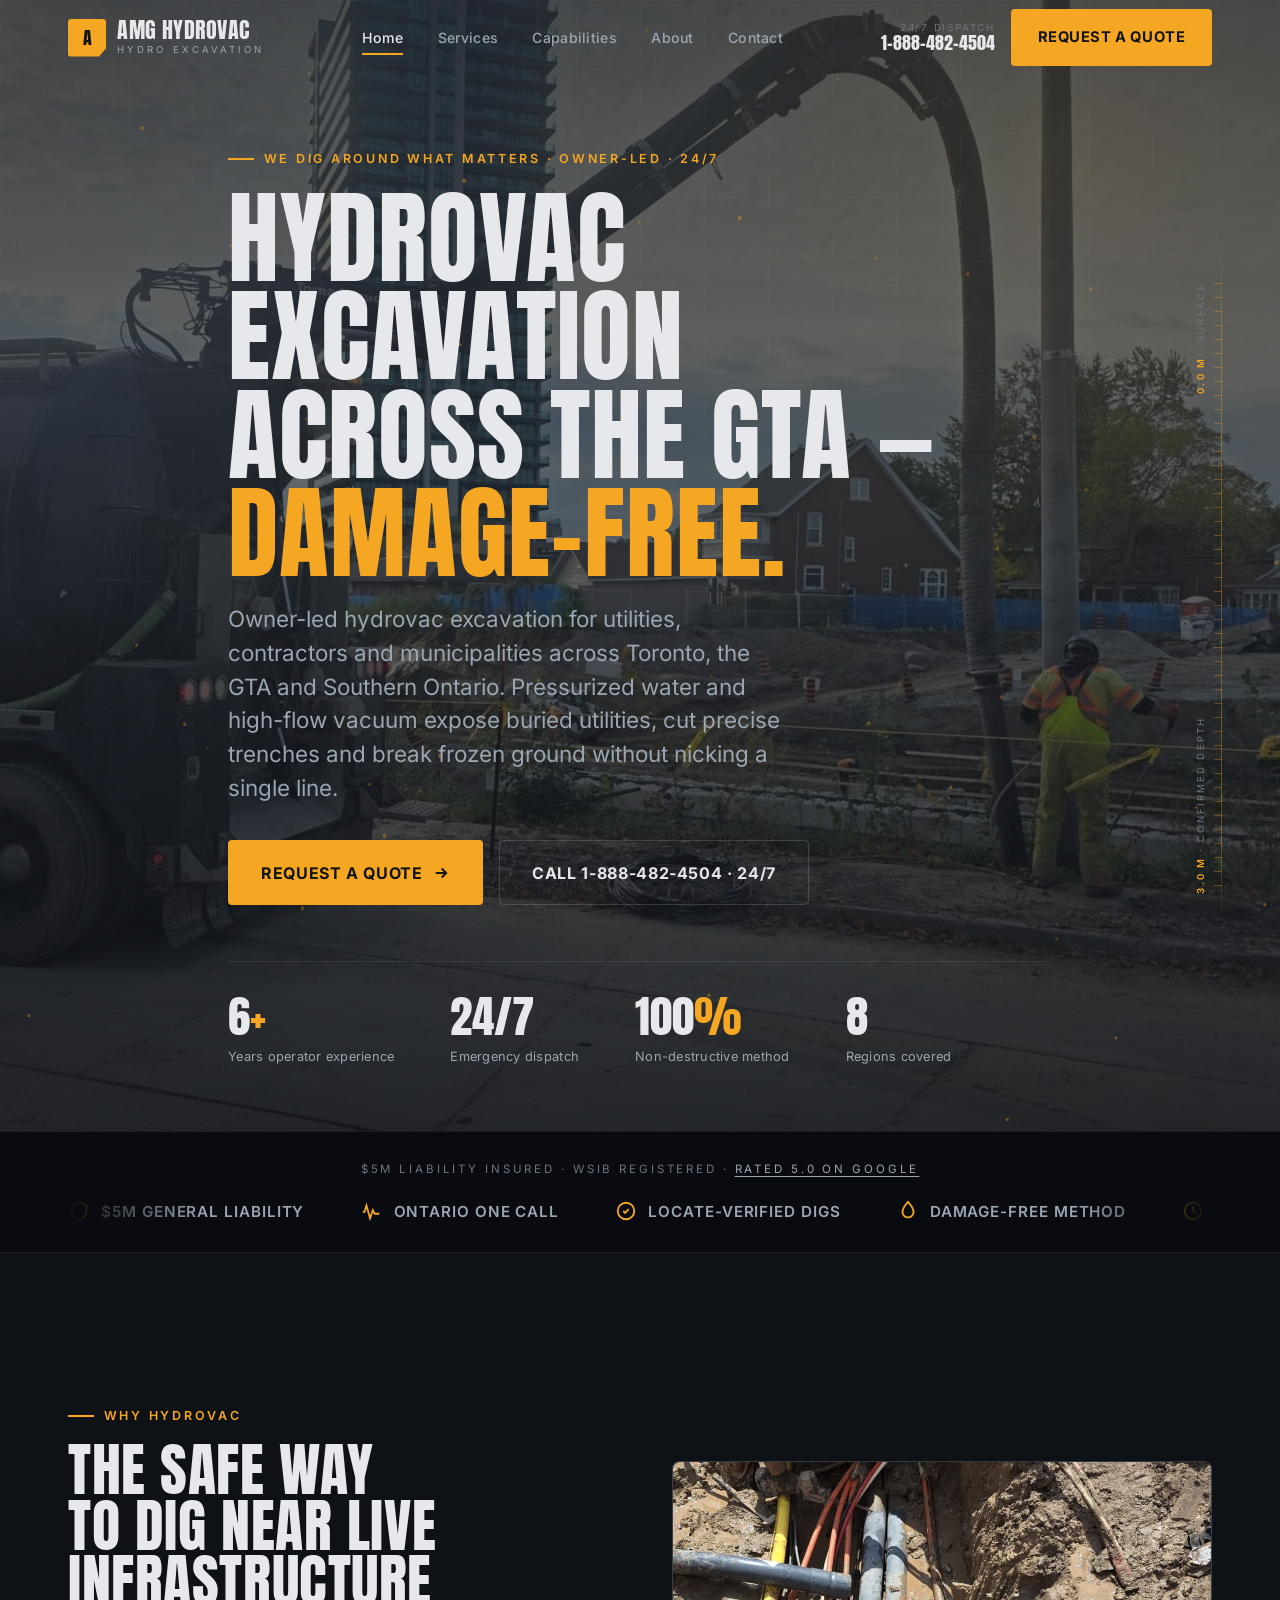
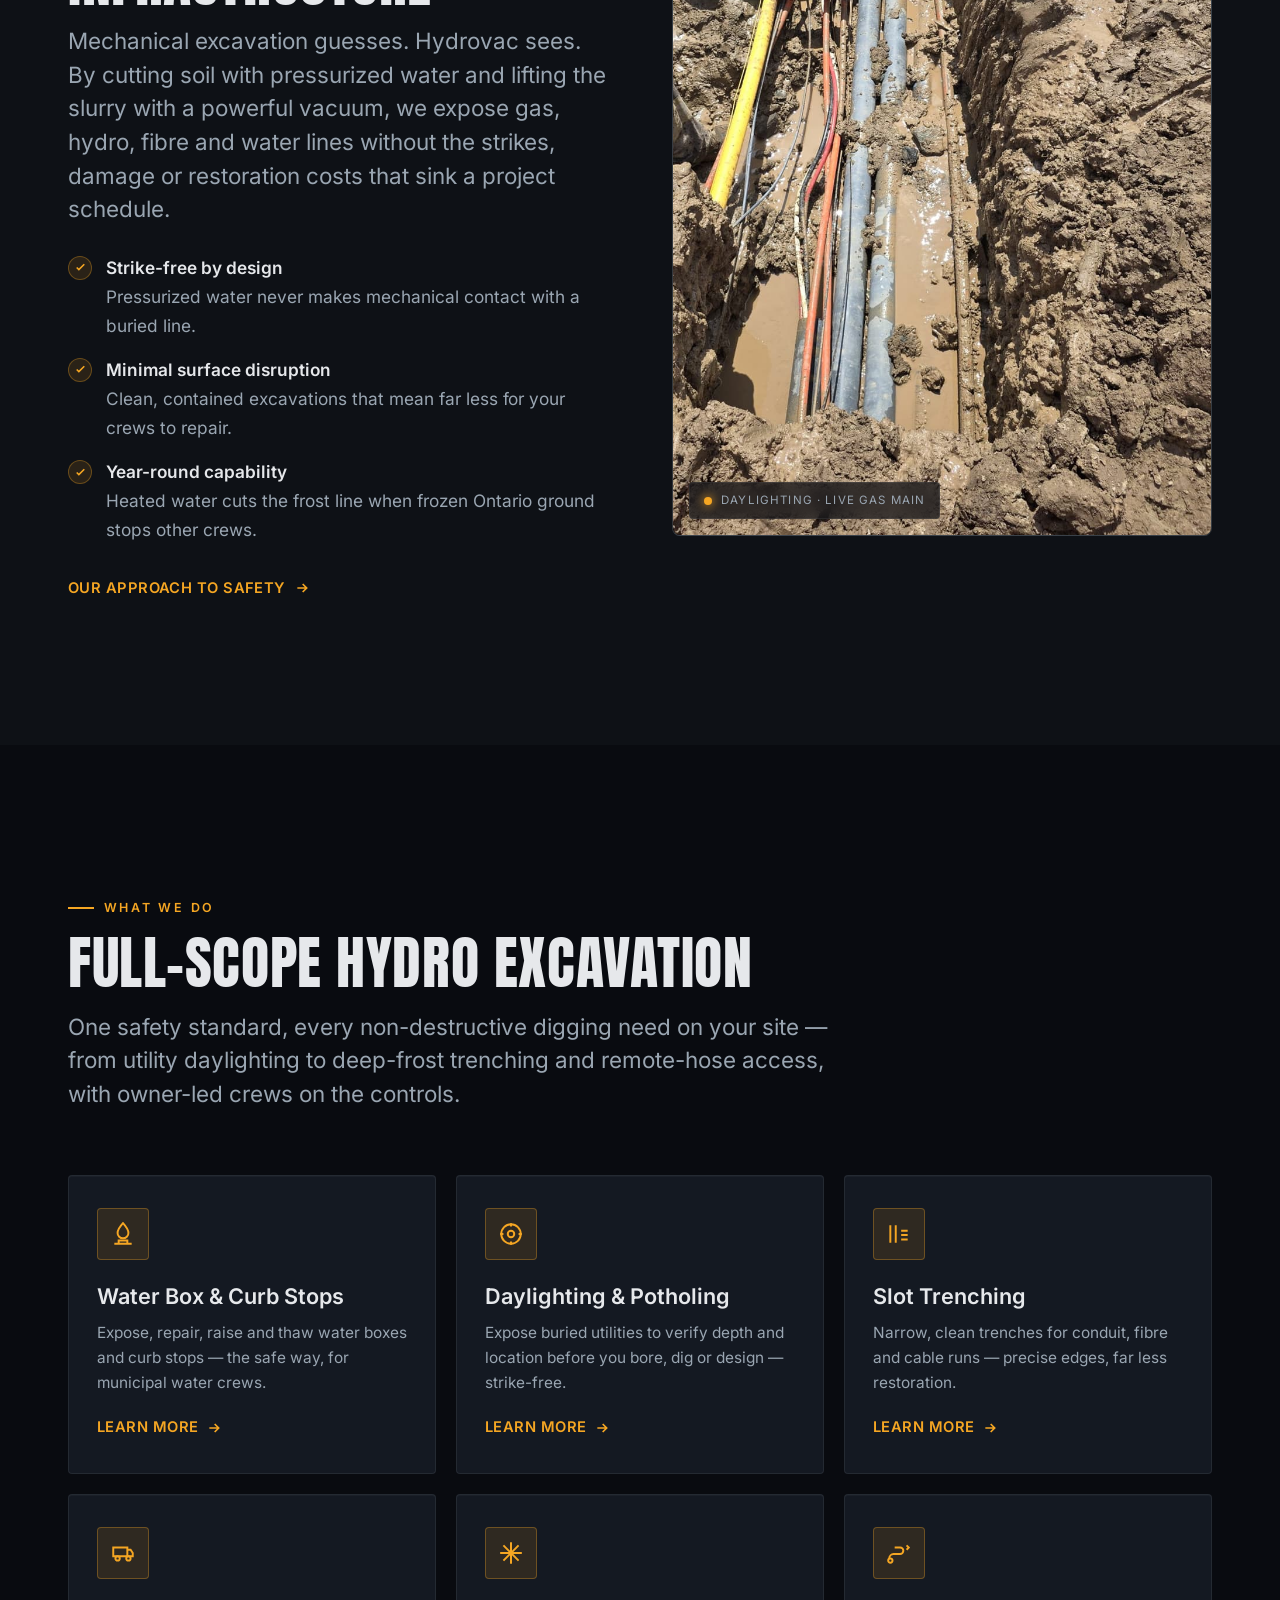
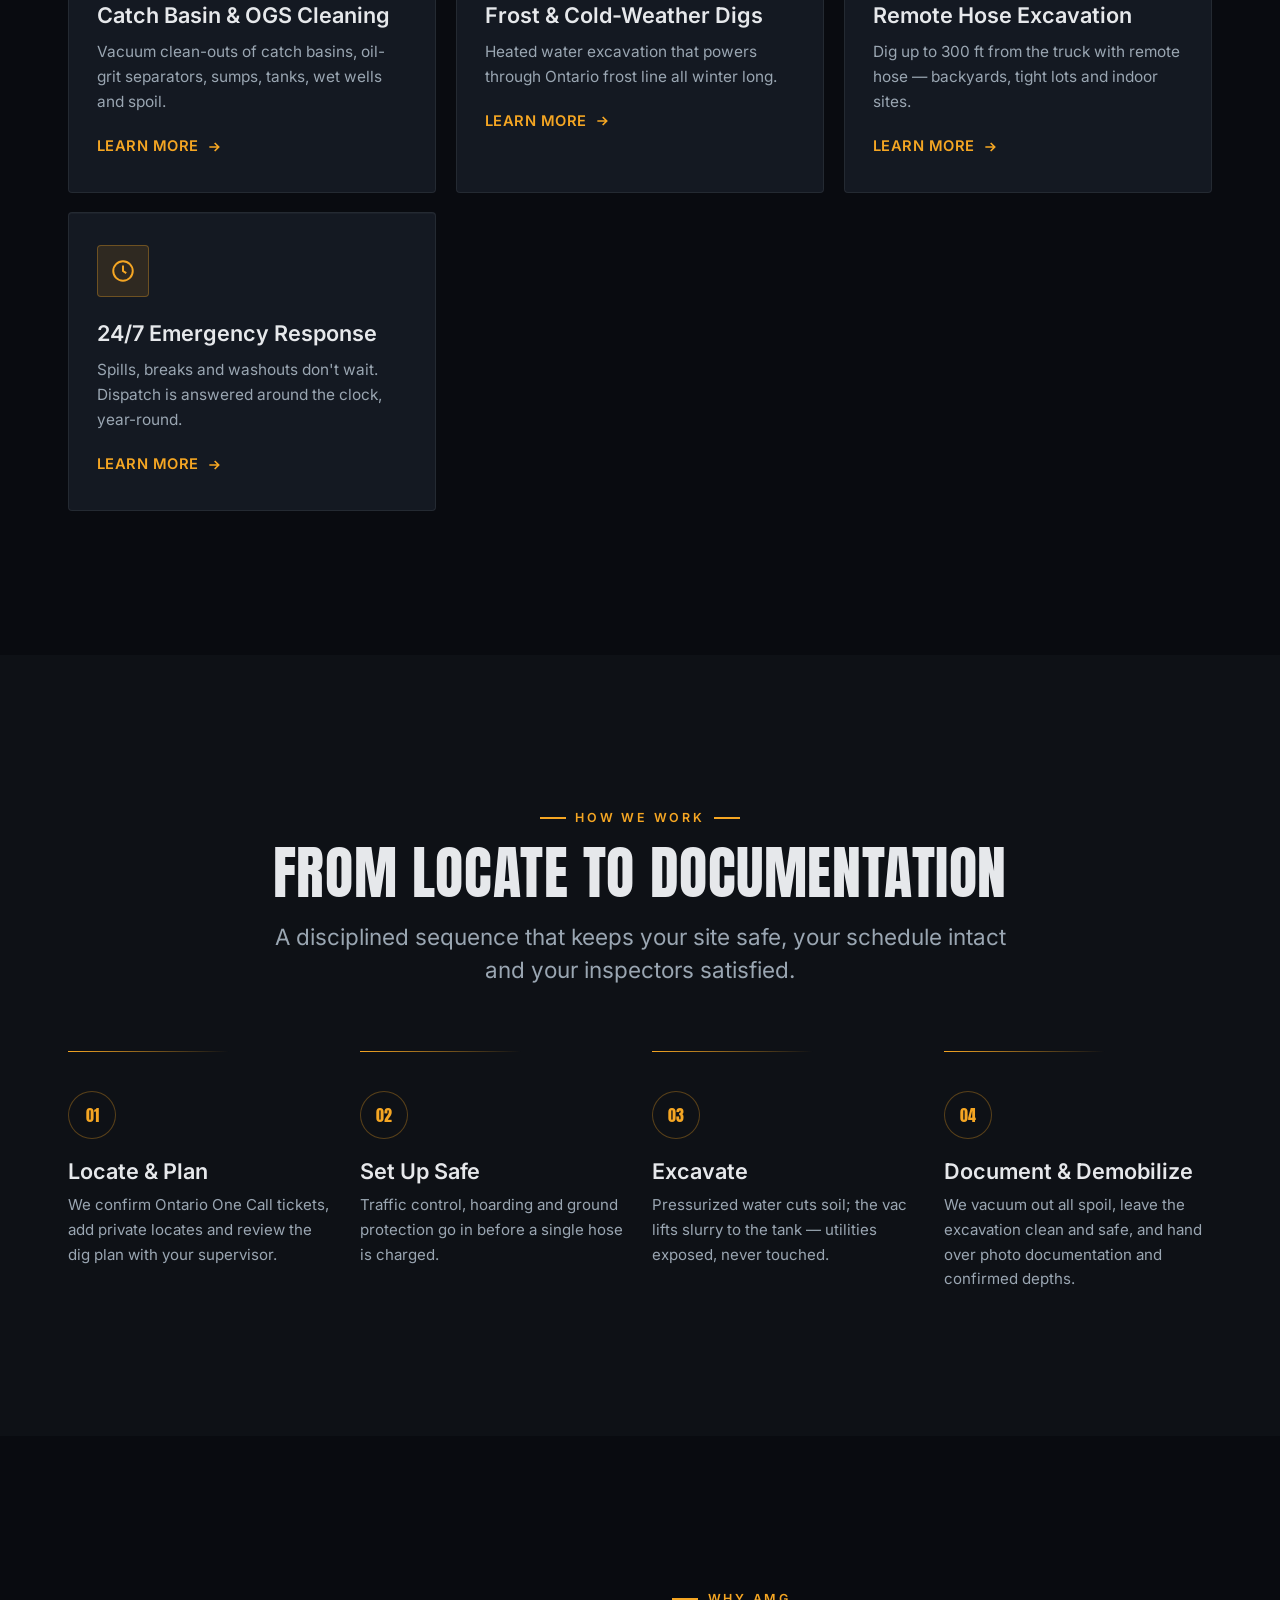
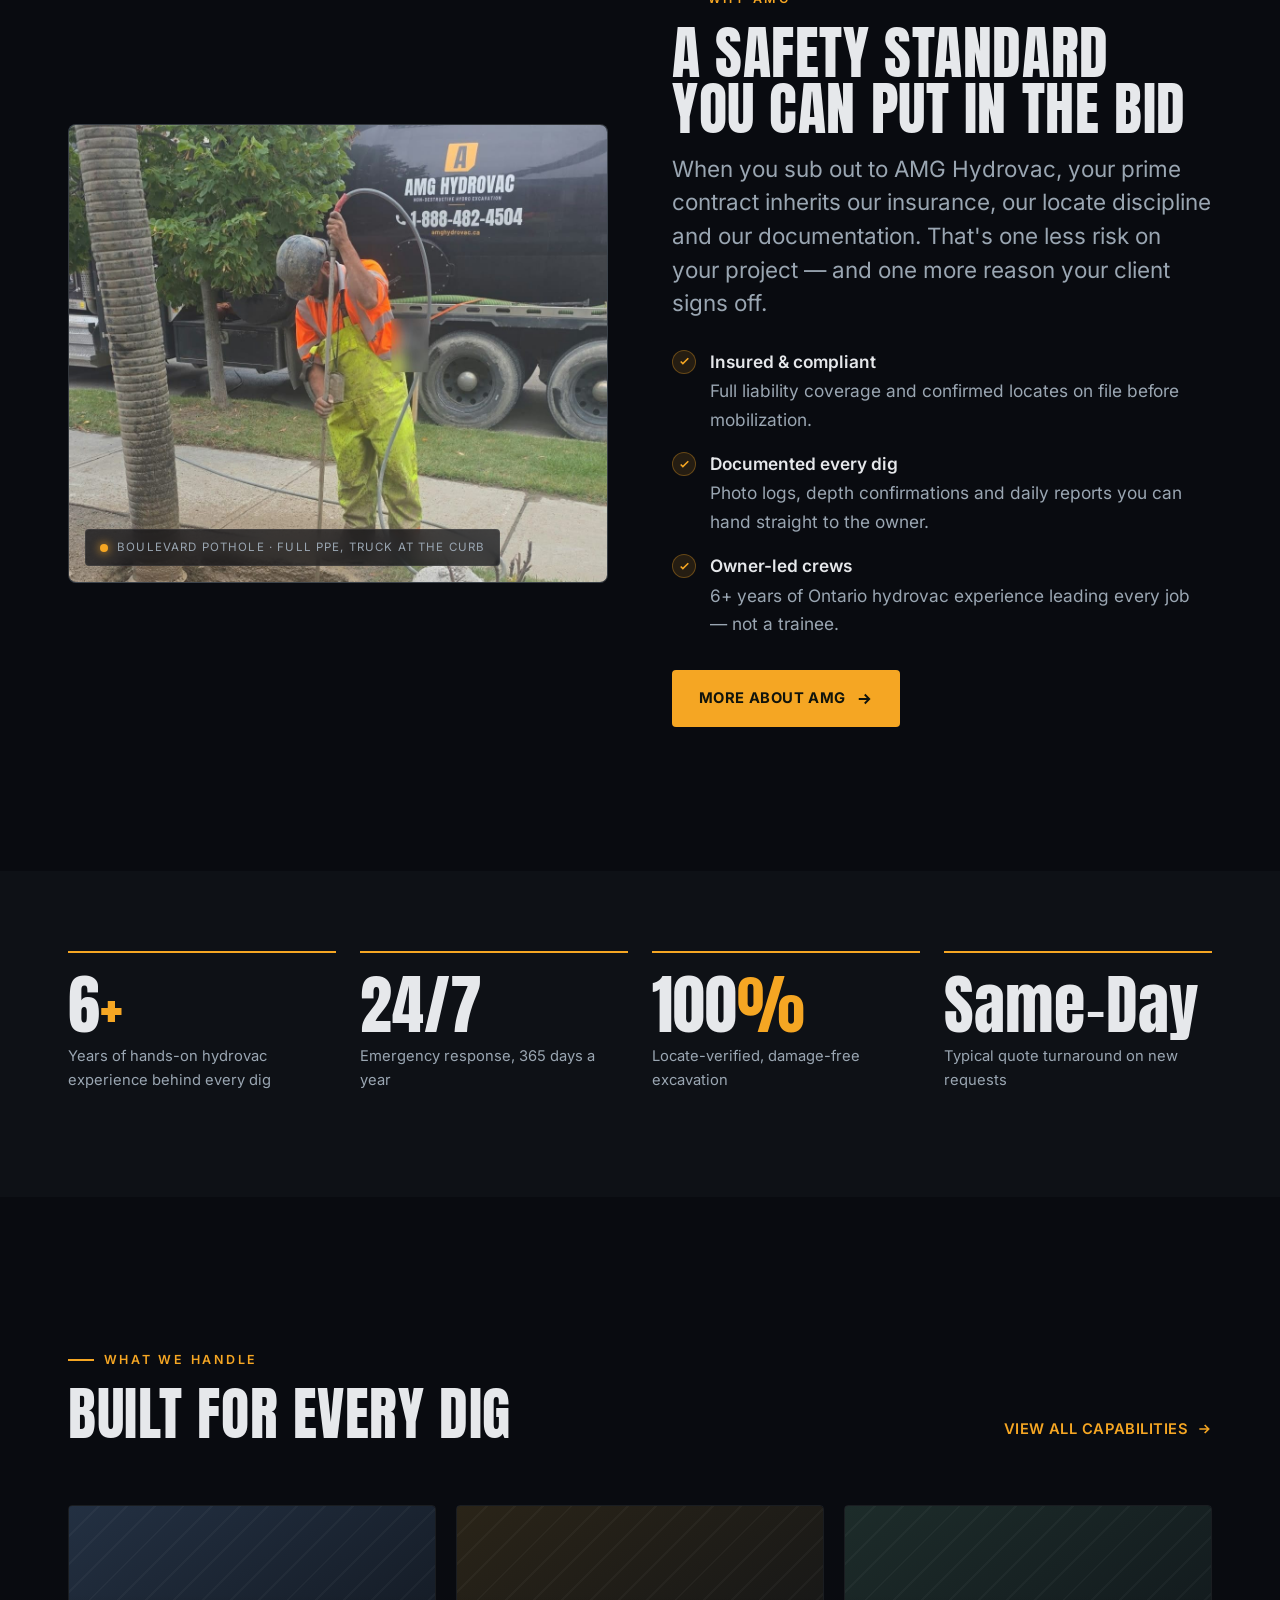
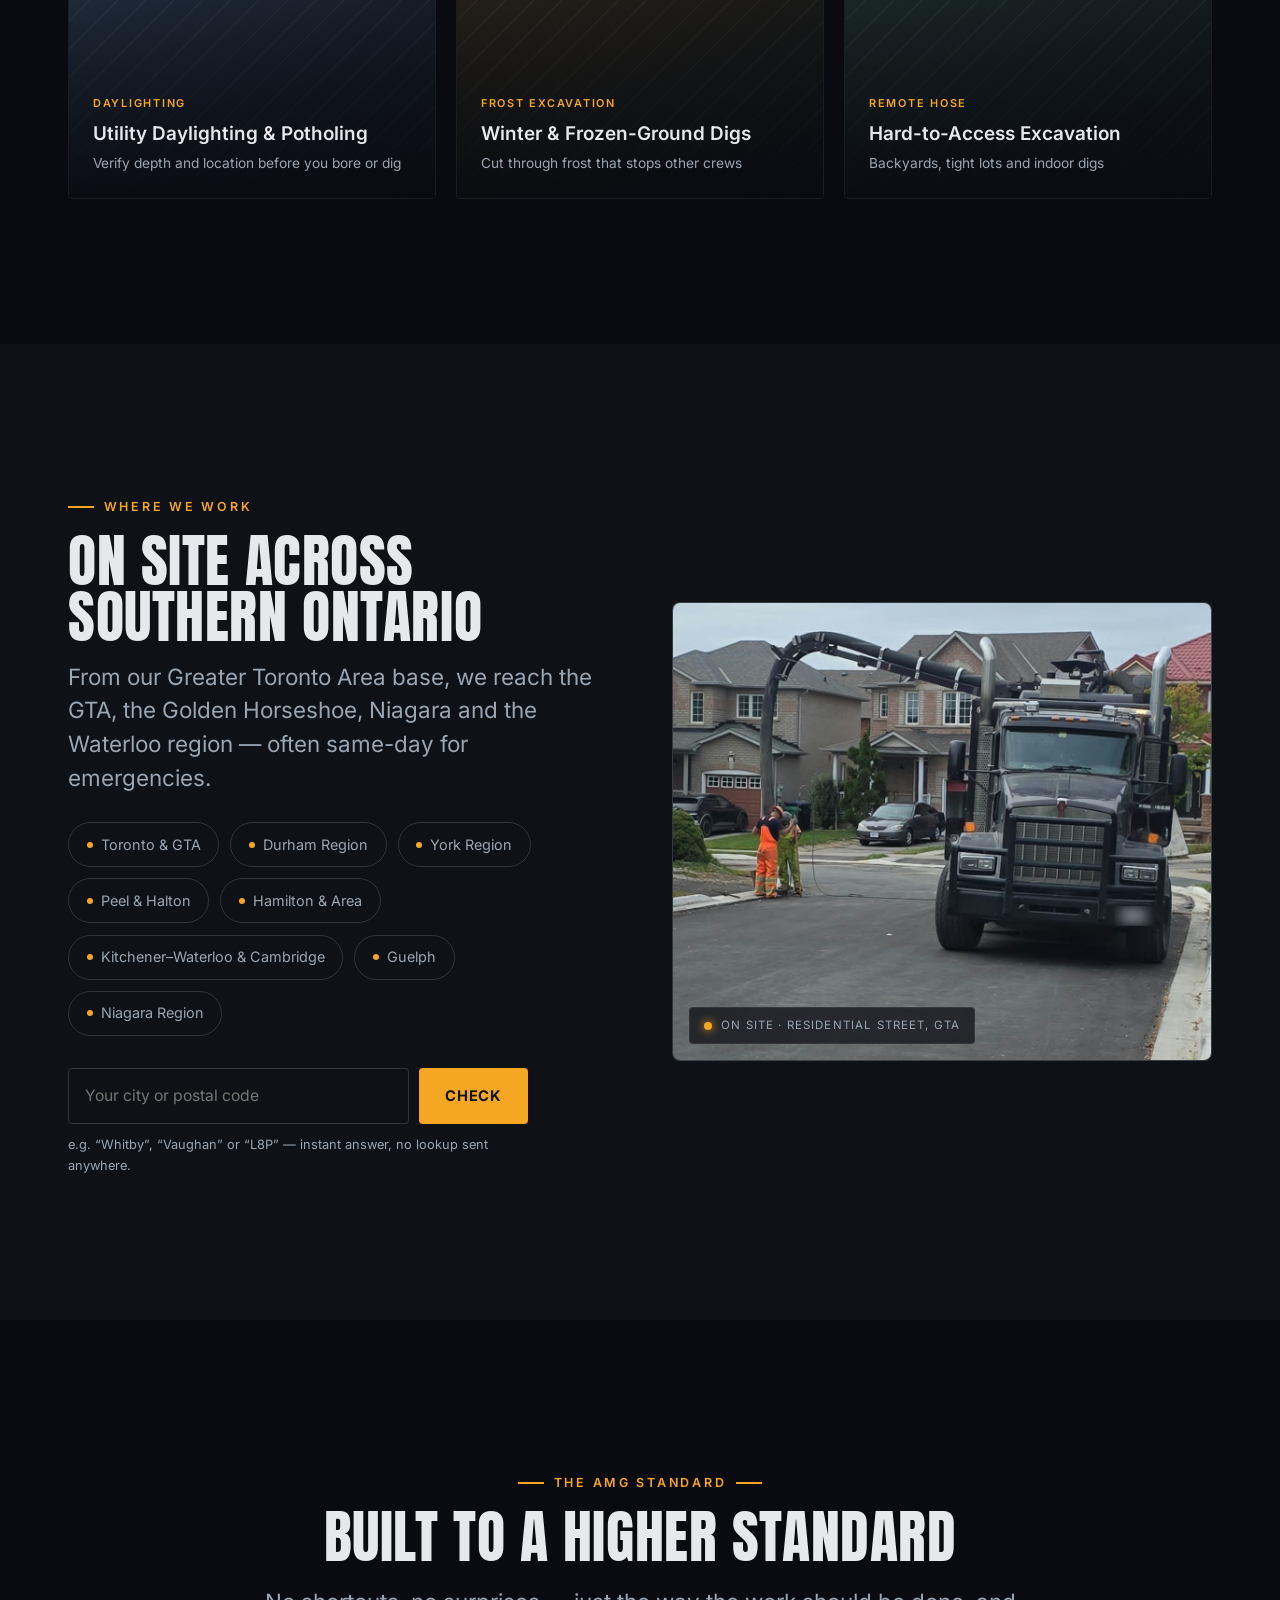
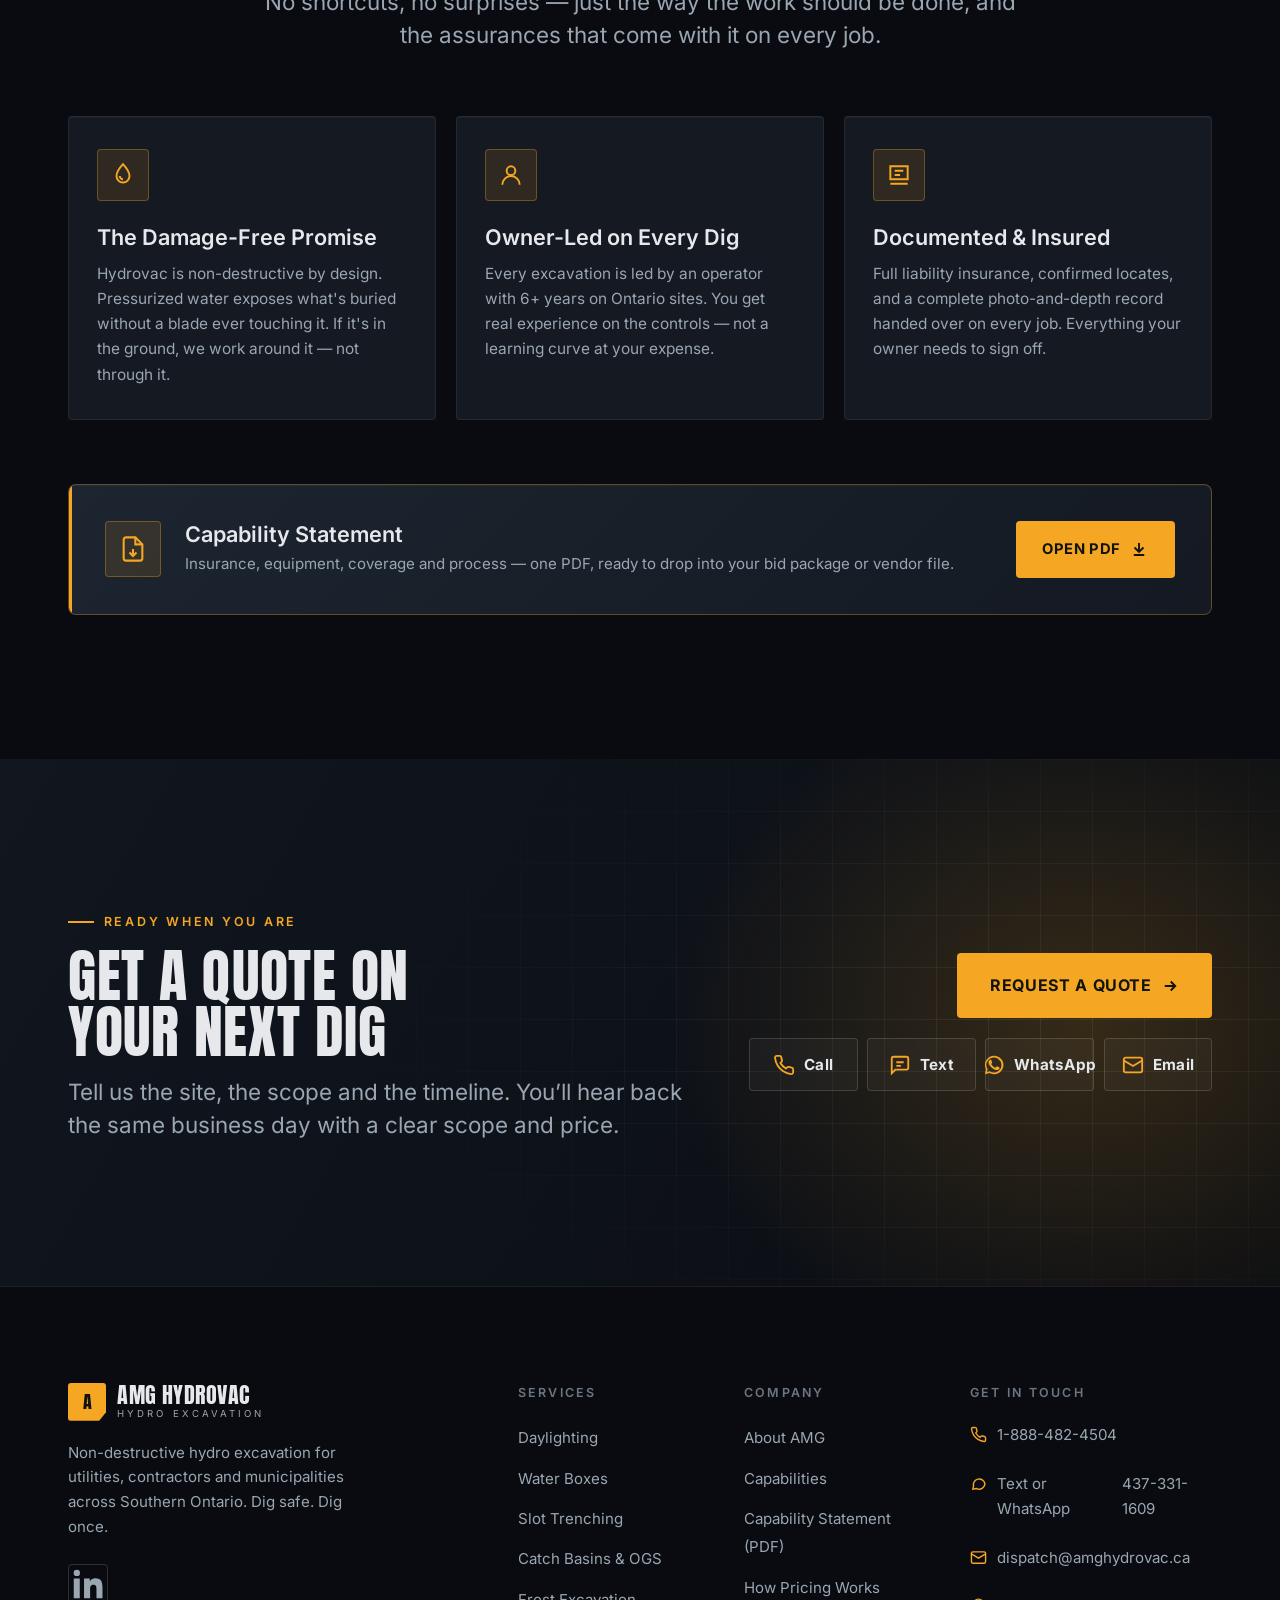
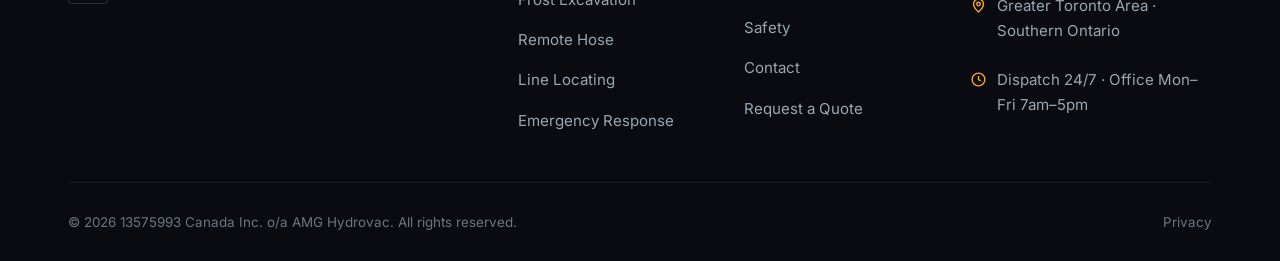
==== commit beaf61d4: "Contact callout buttons: no underline Co-Authored-By: Claude Fable 5.1 <noreply@anthropic.com>" ====
--- a/index.html
+++ b/index.html
@@ -36,7 +36,7 @@
   <link rel="preload" href="assets/fonts/inter-latin-var.woff2" as="font" type="font/woff2" crossorigin />
   <link rel="preload" as="image" href="assets/img/gallery/hero-truck-boom.jpg" fetchpriority="high" />
 
-  <link rel="stylesheet" href="assets/css/styles.css?v=20261012f" />
+  <link rel="stylesheet" href="assets/css/styles.css?v=20261012g" />
   <noscript><style>.reveal{opacity:1 !important;transform:none !important}</style></noscript>
 
   <script type="application/ld+json">
@@ -641,6 +641,6 @@
     <a class="sticky-bar__quote" href="contact.html">Get a Quote</a>
   </nav>
 
-  <script src="assets/js/main.js?v=20261012f" defer></script>
+  <script src="assets/js/main.js?v=20261012g" defer></script>
 </body>
 </html>
--- a/assets/css/styles.css
+++ b/assets/css/styles.css
@@ -319,7 +319,8 @@
 .form-callout--book { padding: 1rem 1.1rem 1.1rem; }
 .form-callout--book p { margin: 0; }
 .form-callout--book .book-row { margin-top: 0.85rem; }
-.form-callout--book .book-btn { background: rgba(14,17,22,0.55); }
+.form-callout--book .book-btn { background: rgba(14,17,22,0.55); text-decoration: none; }
+.form-callout--book .book-btn:hover { color: var(--text); }
 .form-callout--book .book-btn:hover { background: rgba(14,17,22,0.8); }
 
 /* Instant estimate panel (contact.html success state) */
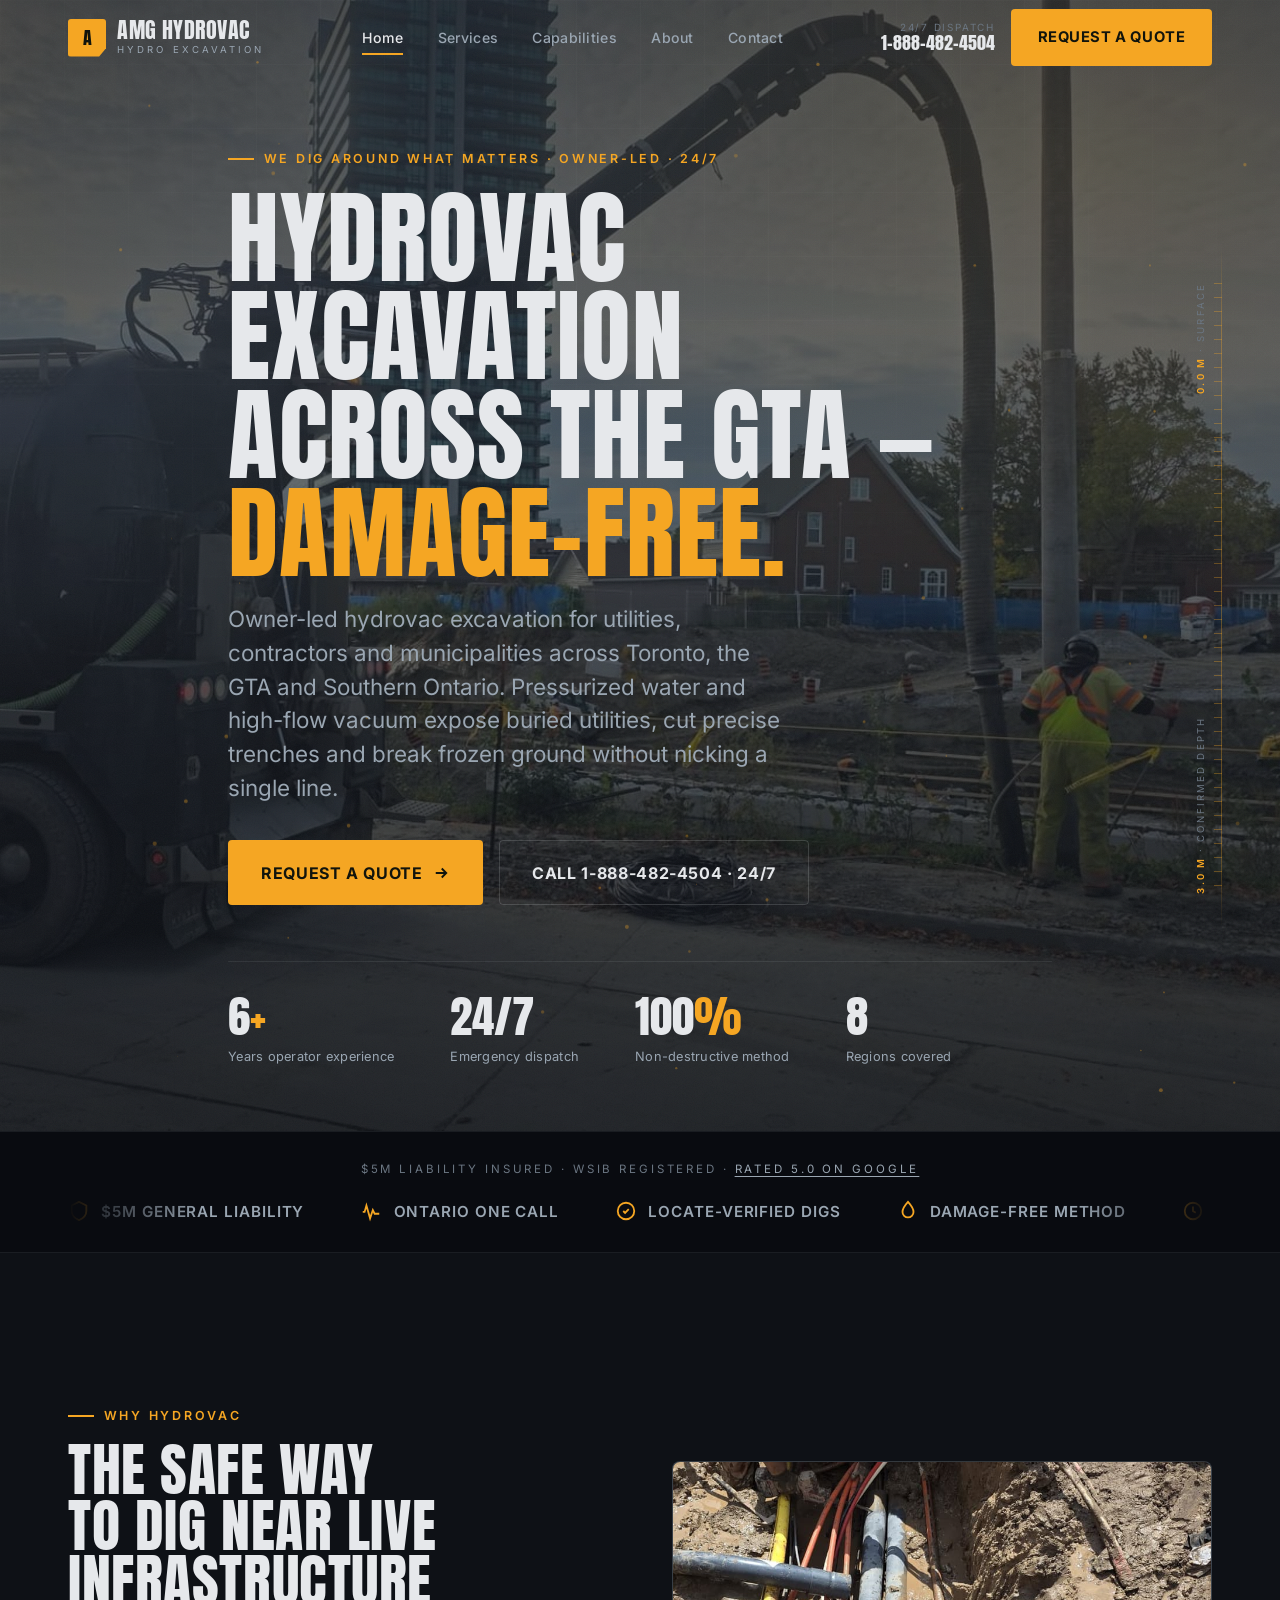
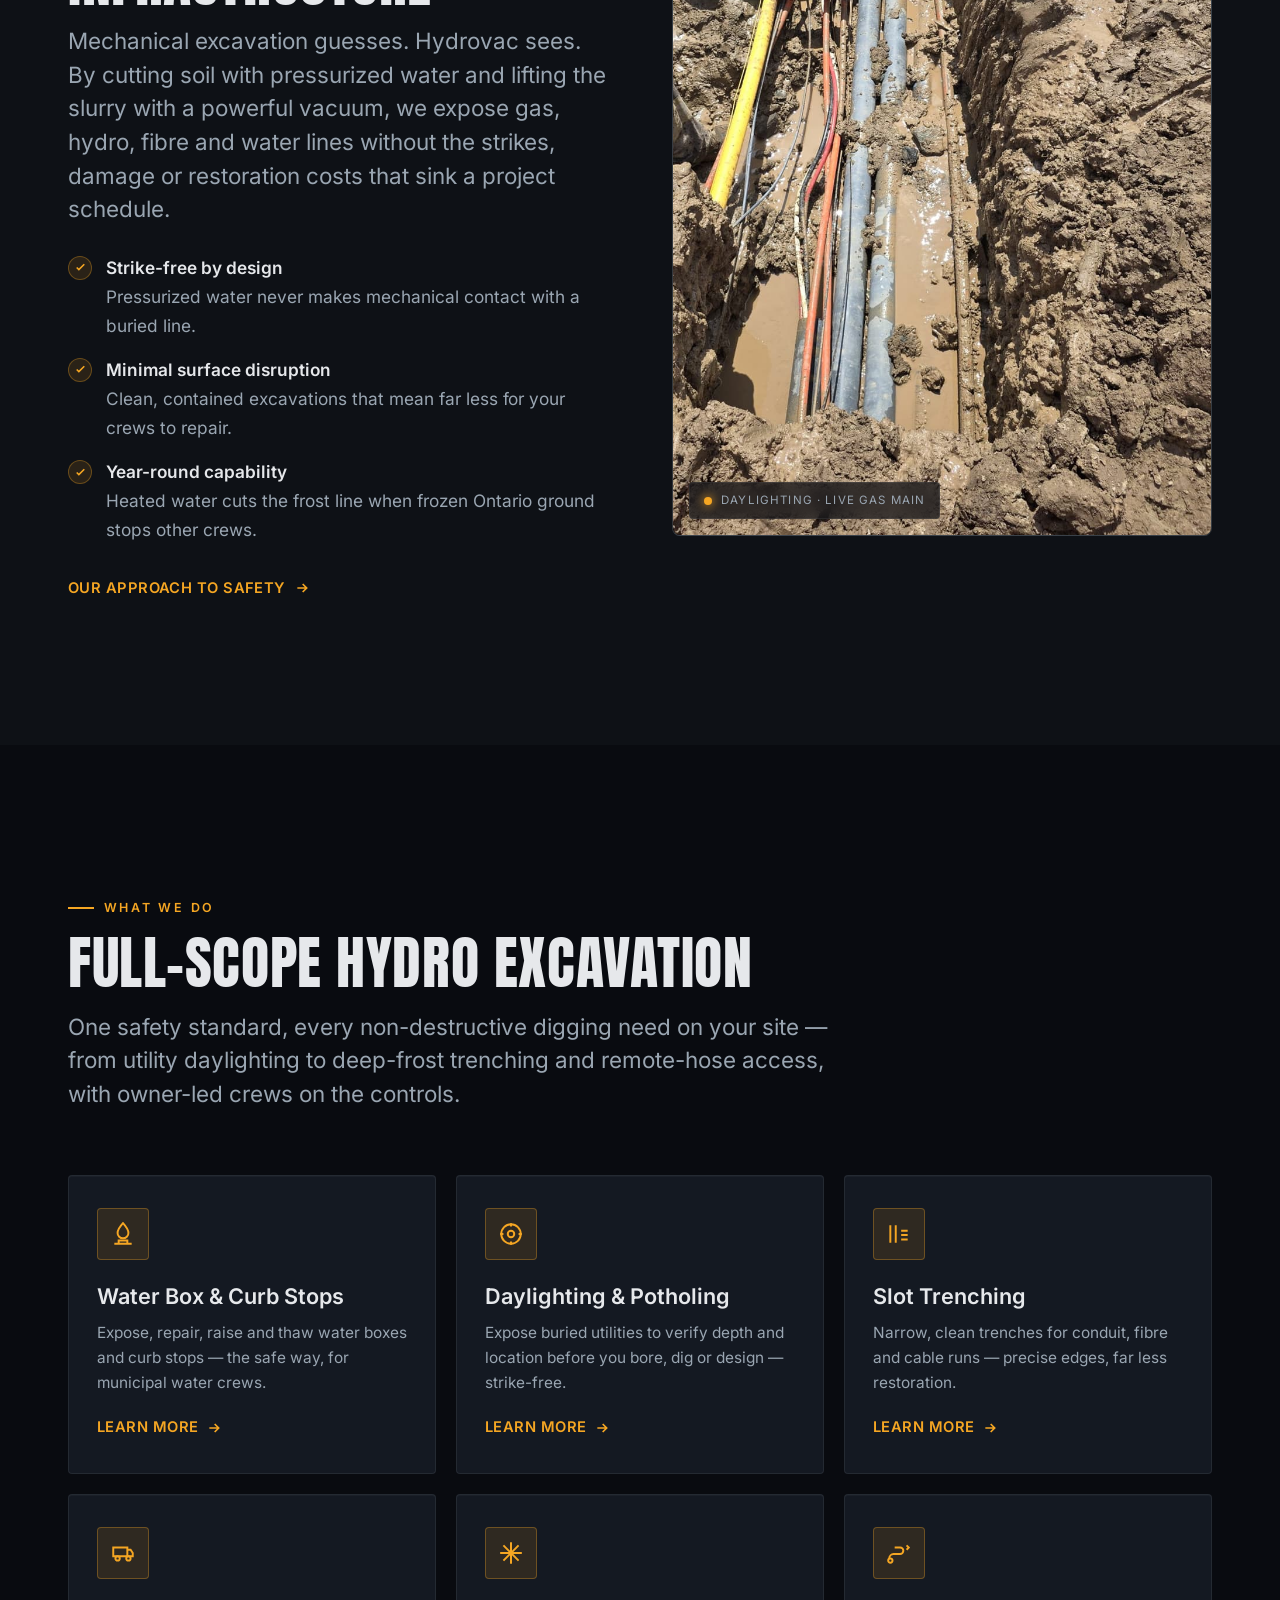
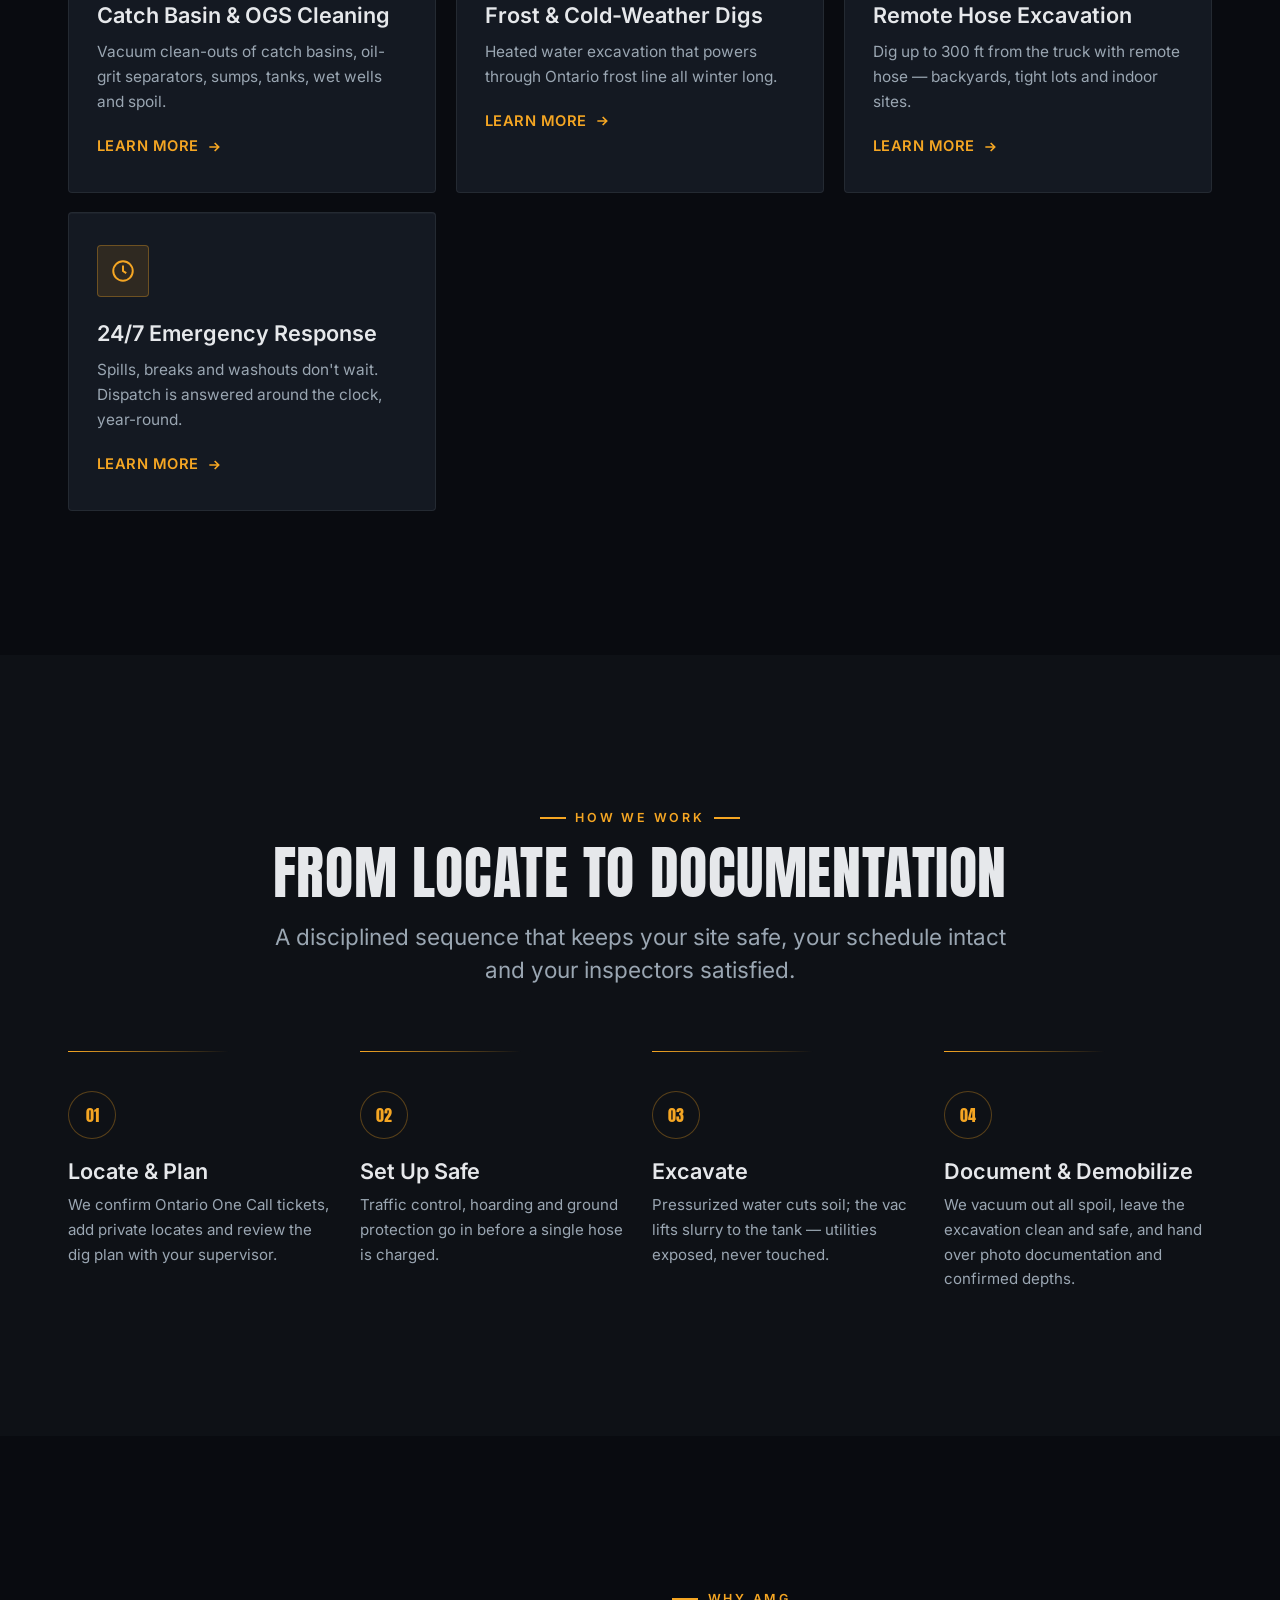
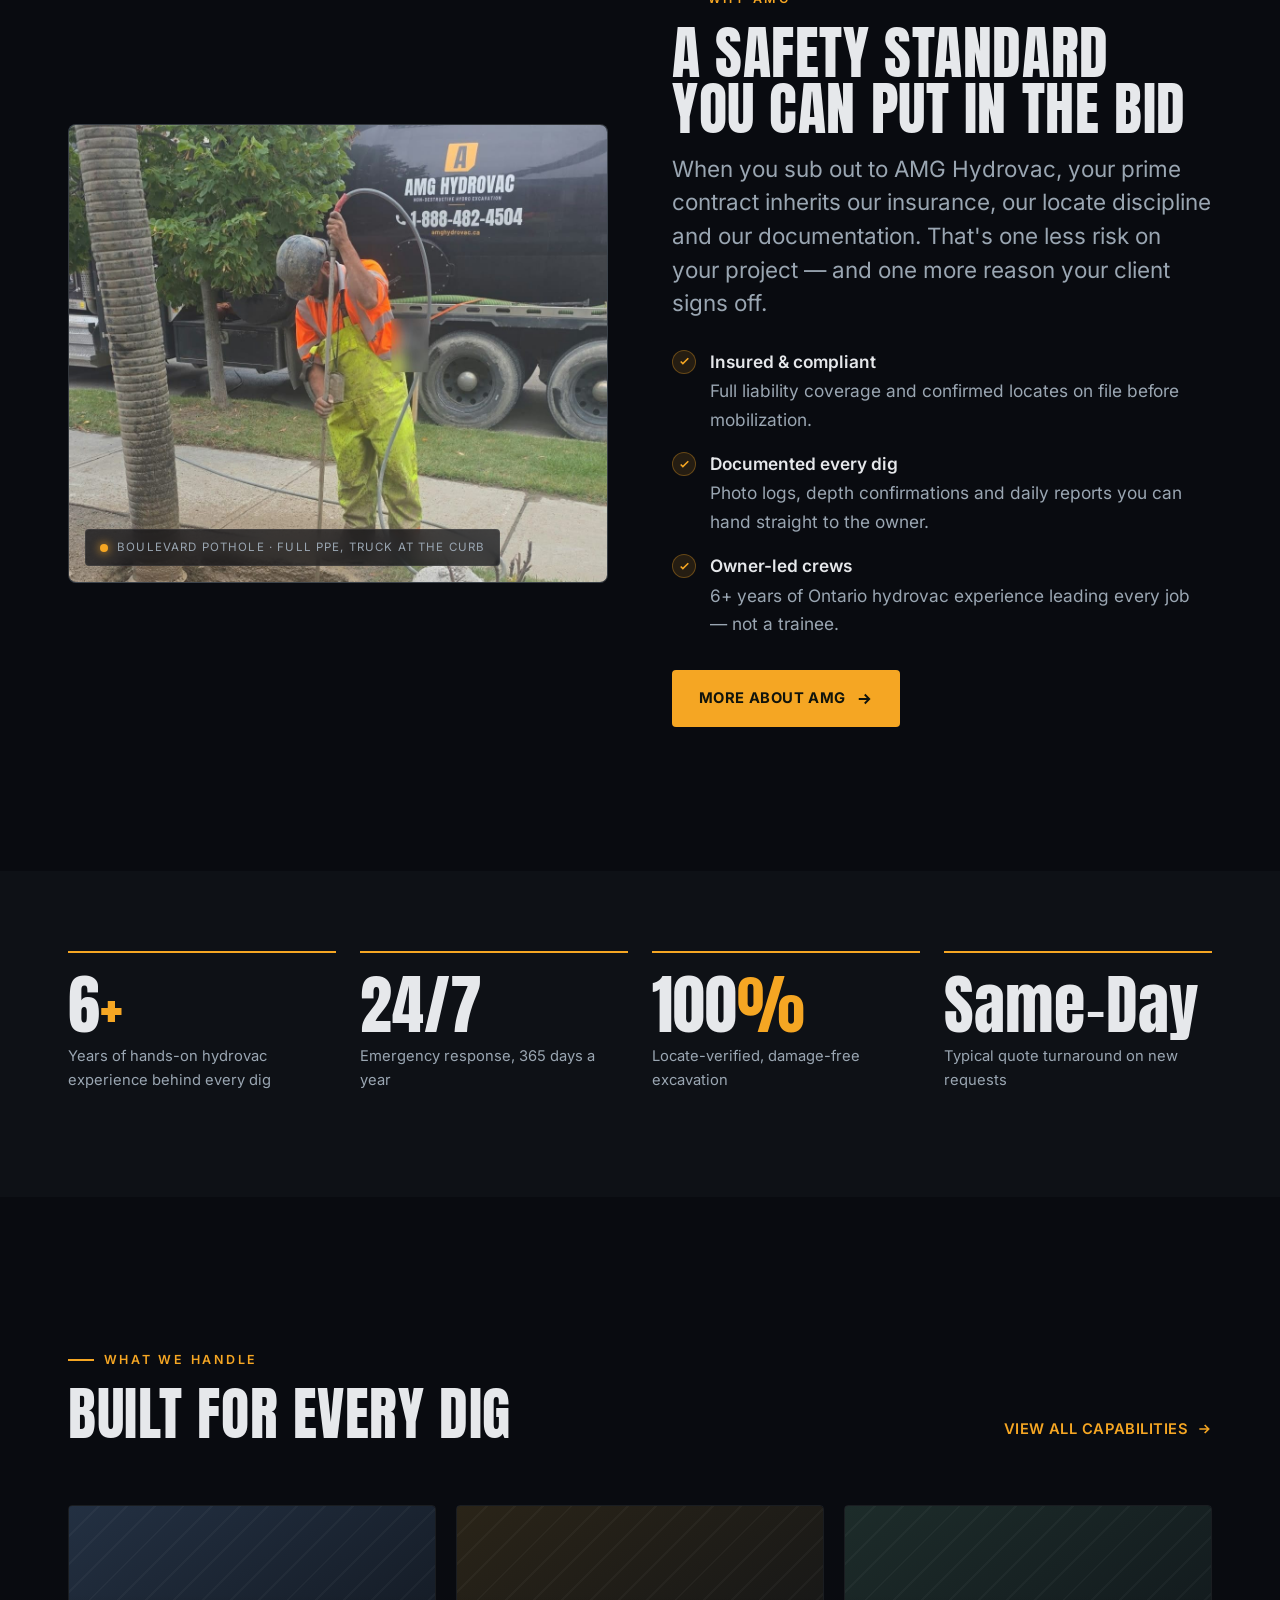
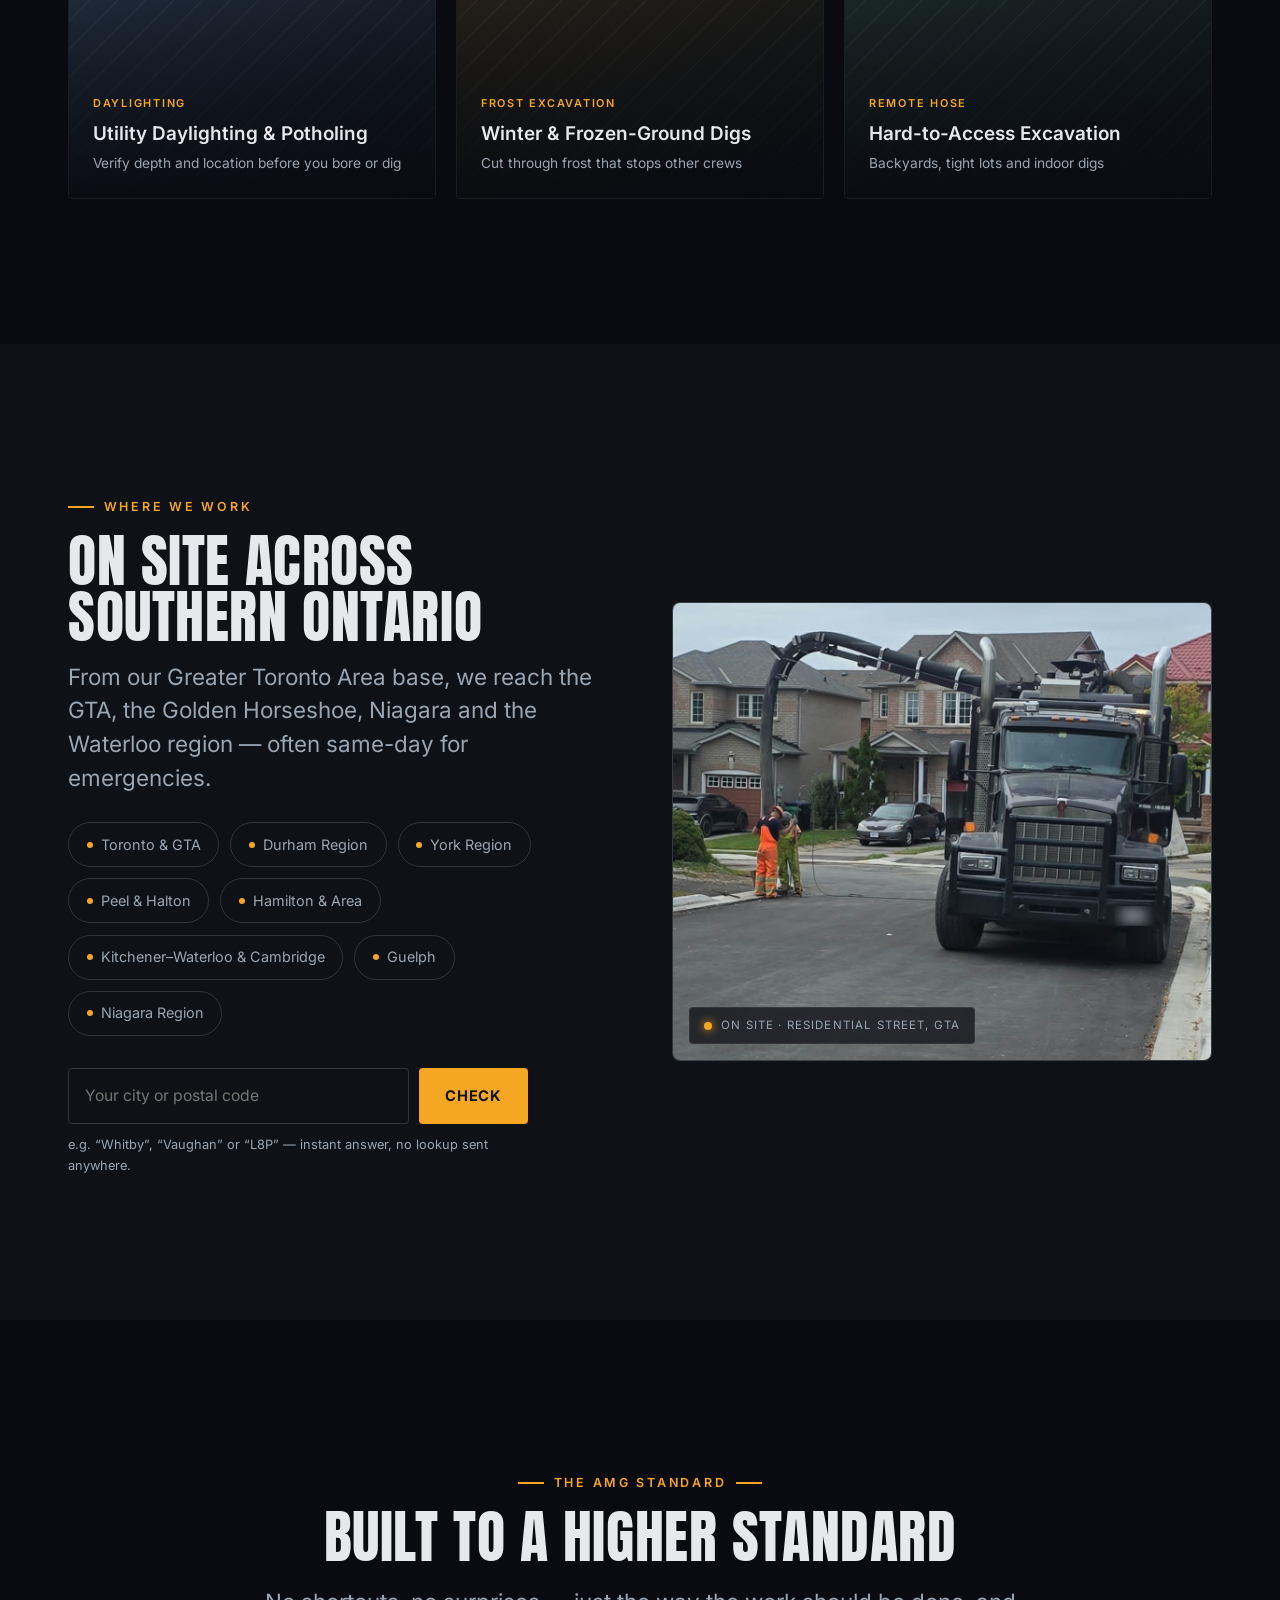
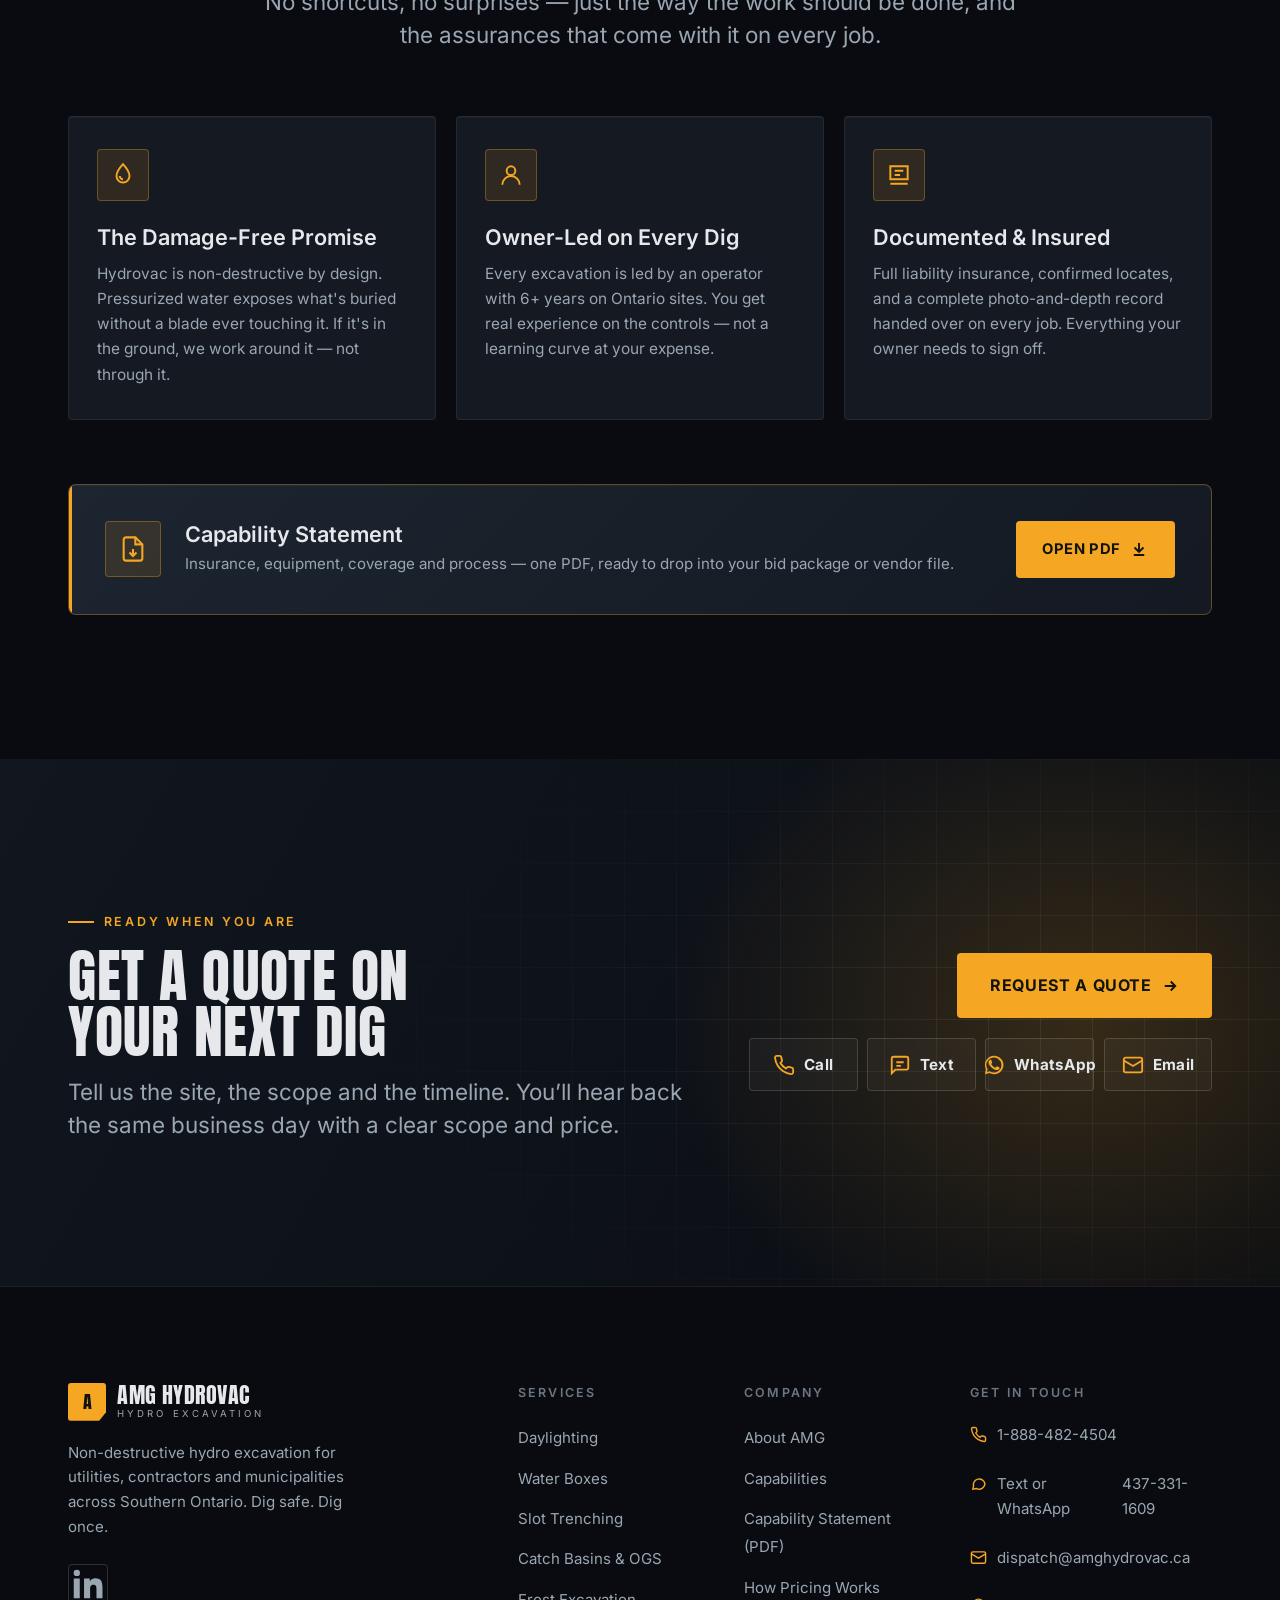
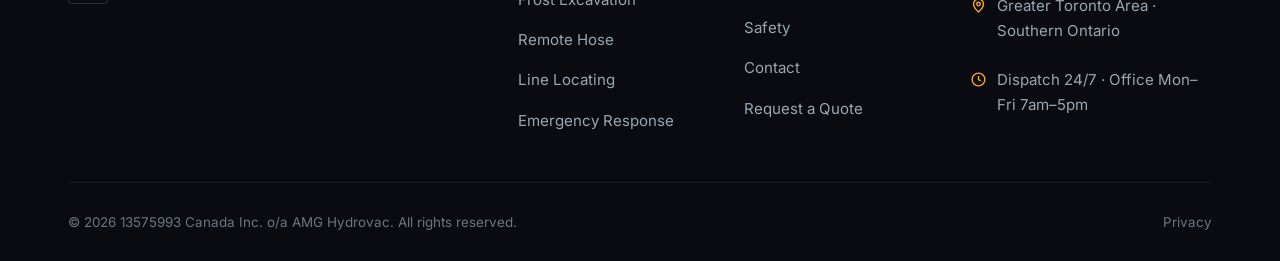
==== commit 92b74d9a: "Email the rate sheet to the visitor with the PDF attached (Netlify function + Resend) - netlify/func" ====
--- a/index.html
+++ b/index.html
@@ -36,7 +36,7 @@
   <link rel="preload" href="assets/fonts/inter-latin-var.woff2" as="font" type="font/woff2" crossorigin />
   <link rel="preload" as="image" href="assets/img/gallery/hero-truck-boom.jpg" fetchpriority="high" />
 
-  <link rel="stylesheet" href="assets/css/styles.css?v=20261012g" />
+  <link rel="stylesheet" href="assets/css/styles.css?v=20261013a" />
   <noscript><style>.reveal{opacity:1 !important;transform:none !important}</style></noscript>
 
   <script type="application/ld+json">
@@ -641,6 +641,6 @@
     <a class="sticky-bar__quote" href="contact.html">Get a Quote</a>
   </nav>
 
-  <script src="assets/js/main.js?v=20261012g" defer></script>
+  <script src="assets/js/main.js?v=20261013a" defer></script>
 </body>
 </html>
